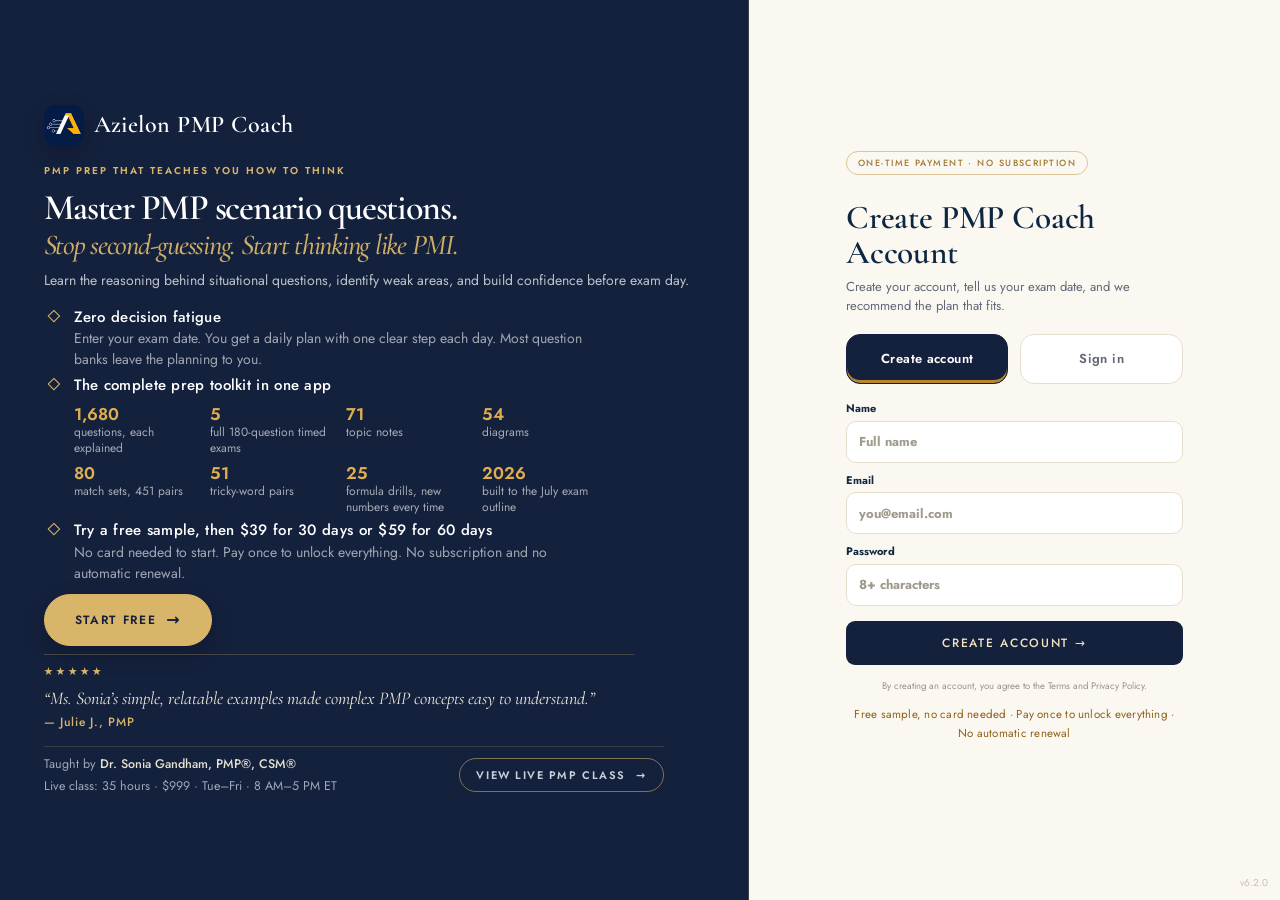
==== static/index.html @ e9c02229 "Added free tier v7.27" ====
<!doctype html>
<html lang="en">
<head>
<meta charset="utf-8"/>
<meta name="viewport" content="width=device-width,initial-scale=1"/>
<title>Azielon PMP Practice Coach</title>
<link rel="preconnect" href="https://fonts.googleapis.com"><link rel="preconnect" href="https://fonts.gstatic.com" crossorigin><link href="https://fonts.googleapis.com/css2?family=Cormorant+Garamond:ital,wght@0,500;0,600;0,700;1,500;1,600&family=Jost:wght@400;500;600&family=Inter:wght@400;500;600;700&display=swap" rel="stylesheet"/>
<link rel="stylesheet" href="/static/styles.css?v=7.27.0"/>
<link rel="stylesheet" href="/static/v6.css?v=7.27.0"/>
</head>
<body class="landing-active v6">
<div id="authGate" class="auth-gate">
  <div class="build-version-badge">v6.2.0</div>
  <div class="sales-shell sales-shell-v426">
    <section class="sales-panel sales-panel-v426">
      <div class="sales-brand"><img src="/static/assets/azielon-logo.png" alt="Azielon"><span>Azielon PMP Coach</span></div>

      <div class="sales-copy sales-copy-v429">
        <span class="sales-kicker">PMP prep that teaches you how to think</span>
        <h1>Master PMP scenario questions.<br><em>Stop second-guessing. Start thinking like PMI.</em></h1>
        <p class="sales-lede">Learn the reasoning behind situational questions, identify weak areas, and build confidence before exam day.</p>

        <ul class="sales-value-list" aria-label="What you get">
          <li><b>Zero decision fatigue</b><span>Enter your exam date. You get a daily plan with one clear step each day. Most question banks leave the planning to you.</span></li>
          <li><b>The complete prep toolkit in one app</b>
            <div class="v12-stats">
              <p><b>1,680</b>questions, each explained</p>
              <p><b>5</b>full 180-question timed exams</p>
              <p><b>71</b>topic notes</p>
              <p><b>54</b>diagrams</p>
              <p><b>80</b>match sets, 451 pairs</p>
              <p><b>51</b>tricky-word pairs</p>
              <p><b>25</b>formula drills, new numbers every time</p>
              <p><b>2026</b>built to the July exam outline</p>
            </div></li>
          <li><b>Try a free sample, then $39 for 30 days or $59 for 60 days</b><span>No card needed to start. Pay once to unlock everything. No subscription and no automatic renewal.</span></li>
        </ul>

        <div class="sales-cta-row">
          <button id="trialStartBtn" class="sales-cta sales-cta-primary">Start free <span>→</span></button>
        </div>

        <figure class="testimonial-card testimonial-compact" id="v15Ticker" aria-live="off">
          <div class="testimonial-stars" aria-label="5 stars">★★★★★</div>
          <blockquote>“Ms. Sonia’s simple, relatable examples made complex PMP concepts easy to understand.”</blockquote>
          <figcaption><b>— Julie J., PMP</b></figcaption>
        </figure>

        <div class="sales-footnote">
          <div class="sales-footnote-text">
            <span>Taught by <b>Dr. Sonia Gandham, PMP®, CSM®</b></span>
            <span>Live class: 35 hours · $999 · Tue–Fri · 8 AM–5 PM ET</span>
          </div>
          <a class="sales-cta-secondary" href="/live-pmp" id="landingLiveBtn">View Live PMP Class <span>→</span></a>
        </div>
      </div>
    </section>

    <section class="auth-card auth-card-v426">
      <div class="auth-inner-v426" id="landingAccount">
        <div class="signup-trust-badge">One-time payment · no subscription</div>
        <h2>Create PMP Coach Account</h2>
        <p class="auth-sub">Create your account, tell us your exam date, and we recommend the plan that fits.</p>

        <div class="auth-tabs auth-tabs-v426"><button class="active" data-auth-tab="register">Create account</button><button data-auth-tab="login">Sign in</button></div>

        <form id="registerForm" class="auth-form auth-form-v426">
          <label>Name<input id="regName" placeholder="Full name" required/></label>
          <label>Email<input id="regEmail" type="email" placeholder="you@email.com" required/></label>
          <label>Password<input id="regPassword" type="password" minlength="8" placeholder="8+ characters" required/></label>
          <button class="primary wide signup-primary">Create account <span>→</span></button>
          <p class="form-legal">By creating an account, you agree to the Terms and Privacy Policy.</p>
          <p class="form-perks">Free sample, no card needed · Pay once to unlock everything · No automatic renewal</p>
        </form>

        <form id="loginForm" class="auth-form auth-form-v426 hidden">
          <label>Email<input id="loginEmail" type="email" placeholder="you@email.com" required/></label>
          <label>Password<input id="loginPassword" type="password" placeholder="Password" required/></label>
          <button class="primary wide">Sign in</button>
          <button id="forgotPasswordBtn" class="auth-inline-link" type="button">Forgot password?</button>
        </form>

        <form id="forgotForm" class="auth-form auth-form-v426 hidden">
          <p class="auth-help">Enter your account email. We’ll send a reset link.</p>
          <label>Email<input id="forgotEmail" type="email" placeholder="you@email.com" required/></label>
          <button class="primary wide">Send reset link</button>
          <button id="forgotBackBtn" class="auth-inline-link" type="button">← Back to sign in</button>
        </form>

        <form id="resetForm" class="auth-form auth-form-v426 hidden">
          <p class="auth-help">Choose a new password.</p>
          <label>New password<input id="resetPassword" type="password" minlength="8" placeholder="8+ characters" required/></label>
          <label>Confirm password<input id="resetPassword2" type="password" minlength="8" placeholder="Confirm new password" required/></label>
          <button class="primary wide">Reset password</button>
          <button id="resetBackBtn" class="auth-inline-link" type="button">← Back to sign in</button>
        </form>

        <div id="authMessage" class="message"></div>

      </div>

      <div class="auth-inner-v426 live-inner hidden" id="landingLive">
        <div class="signup-trust-badge">Live online · 35 hours · $999</div>
        <h2>Reserve Your Live Class Seat</h2>
        <p class="auth-sub">Tue–Fri · 8 AM–5 PM ET. Pick your Tuesday start date, then pay securely.</p>
        <form class="auth-form auth-form-v426 live-form" data-prefix="land">
          <label>Name<input name="name" required autocomplete="name" placeholder="Full name"/></label>
          <label>Email<input name="email" type="email" required autocomplete="email" placeholder="you@email.com"/></label>
          <label>Class start date (Tuesday)<select name="classDate" required><option value="">Choose an available Tuesday</option></select></label>
          <div class="message live-msg"></div>
          <button class="primary wide signup-primary live-pay" type="submit">Continue to secure payment <span>→</span></button>
          <p class="form-legal">We save your registration, then open secure Autobooks checkout. Use the same name there. Your statement may show Aziel LLC.</p>
          <p class="form-legal live-fallback" hidden>Having trouble? <a href="https://checkout.page/s/kjkWZa38InTkt">Continue to secure payment →</a></p>
        </form>
        <button type="button" class="auth-inline-link live-back" id="liveBackBtn">← Create a PMP Coach account instead</button>
      </div>
    </section>
  </div>
  <div id="publicTrial" class="trial-overlay hidden">
    <div class="trial-card">
      <div class="trial-head"><div><span class="sales-kicker">Free preview</span><h2>See how Azielon teaches the reasoning.</h2></div><button id="trialCloseBtn" class="trial-close" type="button">×</button></div>
      <div class="trial-progress"><span id="trialProgress">Question 1 of 5</span><div class="trial-track"><i id="trialTrackFill"></i></div></div>
      <div id="trialQuestion" class="trial-question"></div>
      <div id="trialFeedback" class="trial-feedback hidden"></div>
      <div class="trial-actions"><button id="trialSubmitBtn" class="primary" type="button">Check answer</button><button id="trialNextBtn" class="sales-cta hidden" type="button">Next question</button></div>
    </div>
  </div>
</div>

<div id="app" class="app-shell hidden">
  <aside class="sidebar">
    <div class="brand"><img class="sidebar-logo" src="/static/assets/azielon-logo.png" alt="Azielon"><div><strong>Azielon</strong><span>PMP Practice Coach</span></div></div>
    <nav id="nav">
      <button data-view="dashboard" class="active"><span class="nav-icon" aria-hidden="true"><svg viewBox="0 0 24 24" fill="none" stroke="currentColor" stroke-width="1.4" stroke-linecap="round" stroke-linejoin="round"><path d="M12 5 2.5 9.5 12 14l9.5-4.5L12 5Z"/><path d="M6.5 11.5v4c0 1.4 2.5 3 5.5 3s5.5-1.6 5.5-3v-4"/><path d="M21.5 9.5v5"/></svg></span><span>Today</span></button>
      <div class="nav-group-label">Learn</div>
      <button data-view="notes" data-plan="Standard"><span class="nav-icon" aria-hidden="true"><svg viewBox="0 0 24 24" fill="none" stroke="currentColor" stroke-width="1.4" stroke-linecap="round" stroke-linejoin="round"><path d="M3 5.8c3-1.4 6-1.2 9 .9 3-2.1 6-2.3 9-.9v13c-3-1.4-6-1.2-9 .9-3-2.1-6-2.3-9-.9v-13Z"/><path d="M12 6.7v13"/></svg></span><span>Topic Notes</span></button>
      <button data-view="tricky" data-plan="Standard"><span class="nav-icon" aria-hidden="true"><svg viewBox="0 0 24 24" fill="none" stroke="currentColor" stroke-width="1.4" stroke-linecap="round" stroke-linejoin="round"><path d="M4 8h14"/><path d="m15 5 3 3-3 3"/><path d="M20 16H6"/><path d="m9 13-3 3 3 3"/></svg></span><span>Tricky Words</span></button>
      <button data-view="diagrams" data-plan="Premium" data-feature="diagrams"><span class="nav-icon" aria-hidden="true"><svg viewBox="0 0 24 24" fill="none" stroke="currentColor" stroke-width="1.4" stroke-linecap="round" stroke-linejoin="round"><circle cx="12" cy="5.5" r="2"/><circle cx="5.5" cy="17.5" r="2"/><circle cx="18.5" cy="17.5" r="2"/><path d="M11 7.3 6.5 15.7M13 7.3l4.5 8.4M7.5 17.5h9"/></svg></span><span>Diagrams & Models</span></button>
      <div class="nav-group-label">Practice</div>
      <button data-view="practice" data-plan="Starter"><span class="nav-icon" aria-hidden="true"><svg viewBox="0 0 24 24" fill="none" stroke="currentColor" stroke-width="1.4" stroke-linecap="round" stroke-linejoin="round"><path d="M4 20l1-4.5L15.5 5a2.1 2.1 0 0 1 3 3L8 18.5 4 20Z"/><path d="m14 6.5 3.5 3.5"/></svg></span><span>Practice</span></button>
      <button data-view="match" data-plan="Standard" data-feature="match"><span class="nav-icon" aria-hidden="true"><svg viewBox="0 0 24 24" fill="none" stroke="currentColor" stroke-width="1.4" stroke-linecap="round" stroke-linejoin="round"><circle cx="5" cy="6" r="1.6"/><circle cx="5" cy="18" r="1.6"/><circle cx="19" cy="6" r="1.6"/><circle cx="19" cy="18" r="1.6"/><path d="M6.6 6.4 17.4 17.6M6.6 17.6 17.4 6.4"/></svg></span><span>Match the Following</span></button>
      <button data-view="formulas" data-feature="practice"><span class="nav-icon" aria-hidden="true"><svg viewBox="0 0 24 24" fill="none" stroke="currentColor" stroke-width="1.4" stroke-linecap="round" stroke-linejoin="round"><rect x="5" y="3" width="14" height="18" rx="2"/><path d="M8.5 7.5h7M8.5 12h1.5M12 12h0M14.5 12h1M8.5 16h1.5M12 16h0M14.5 16h1"/></svg></span><span>Formula Drill</span></button>
      <button data-view="review" data-plan="Starter"><span class="nav-icon" aria-hidden="true"><svg viewBox="0 0 24 24" fill="none" stroke="currentColor" stroke-width="1.4" stroke-linecap="round" stroke-linejoin="round"><path d="M20 12a8 8 0 0 1-13.7 5.7"/><path d="M4 12a8 8 0 0 1 13.7-5.7"/><path d="M18 3v3.5h-3.5"/><path d="M6 21v-3.5h3.5"/></svg></span><span>Concepts to Review</span></button>
      <div class="nav-group-label">Exams</div>
      <button data-view="exams" data-exam-kind="mock" data-plan="Starter"><span class="nav-icon" aria-hidden="true"><svg viewBox="0 0 24 24" fill="none" stroke="currentColor" stroke-width="1.4" stroke-linecap="round" stroke-linejoin="round"><rect x="5" y="4" width="14" height="17" rx="2"/><path d="M9 4V3h6v1"/><path d="M8.5 10h7M8.5 13.5h4"/><path d="m13 17.5 1.5 1.5 3-3"/></svg></span><span>Full Mock Exams</span></button>
      <button data-view="exams" data-exam-kind="mastery" data-plan="Premium"><span class="nav-icon" aria-hidden="true"><svg viewBox="0 0 24 24" fill="none" stroke="currentColor" stroke-width="1.4" stroke-linecap="round" stroke-linejoin="round"><circle cx="12" cy="9" r="5.5"/><path d="M8.6 13.4 7.5 21l4.5-2.3 4.5 2.3-1.1-7.6"/><path d="m12 6.5.8 1.6 1.7.2-1.2 1.2.3 1.7-1.6-.8-1.6.8.3-1.7-1.2-1.2 1.7-.2.8-1.6Z"/></svg></span><span>Concept Mastery Exams</span></button>
      <div class="nav-group-label">Support</div>
      <button data-view="coach" data-feature="ai_coach" data-plan="Premium"><span class="nav-icon" aria-hidden="true"><svg viewBox="0 0 24 24" fill="none" stroke="currentColor" stroke-width="1.4" stroke-linecap="round" stroke-linejoin="round"><path d="M12 3.5l1.6 4.4 4.4 1.6-4.4 1.6L12 15.5l-1.6-4.4L6 9.5l4.4-1.6L12 3.5Z"/><path d="M18.5 15l.7 1.8 1.8.7-1.8.7-.7 1.8-.7-1.8-1.8-.7 1.8-.7.7-1.8Z"/><path d="M5.5 16.5l.5 1.2 1.2.5-1.2.5-.5 1.2-.5-1.2-1.2-.5 1.2-.5.5-1.2Z"/></svg></span><span>PMP Coach</span></button>
      <button data-view="progress" data-plan="Starter"><span class="nav-icon" aria-hidden="true"><svg viewBox="0 0 24 24" fill="none" stroke="currentColor" stroke-width="1.4" stroke-linecap="round" stroke-linejoin="round"><path d="M4 20h16"/><path d="M4 16l5-5 4 3 7-8"/><path d="M16 6h4v4"/></svg></span><span>My Progress</span></button>
      <div class="nav-spacer" aria-hidden="true"></div>
      <button data-view="live" class="nav-live-btn"><span class="nav-icon" aria-hidden="true"><svg viewBox="0 0 24 24" fill="none" stroke="currentColor" stroke-width="1.4" stroke-linecap="round" stroke-linejoin="round"><rect x="3" y="5" width="13" height="12" rx="2"/><path d="m16 10 5-3v10l-5-3"/><path d="M7 21h5"/></svg></span><span>PMP Live Classes</span><em class="live-tag">Live</em></button>
      <button data-view="billing"><span class="nav-icon" aria-hidden="true"><svg viewBox="0 0 24 24" fill="none" stroke="currentColor" stroke-width="1.4" stroke-linecap="round" stroke-linejoin="round"><rect x="3" y="6" width="18" height="12" rx="2"/><path d="M3 10h18"/><path d="M7 14.5h3"/></svg></span><span>Plans & Pricing</span></button>
      <button data-view="feedback"><span class="nav-icon" aria-hidden="true"><svg viewBox="0 0 24 24" fill="none" stroke="currentColor" stroke-width="1.4" stroke-linecap="round" stroke-linejoin="round"><path d="M12 3.5l2.6 5.4 5.9.8-4.3 4.1 1 5.9-5.2-2.8-5.2 2.8 1-5.9L3.5 9.7l5.9-.8z"/></svg></span><span>Rate &amp; Review</span></button>
      <button data-view="access" id="navAccess" hidden><span class="nav-icon" aria-hidden="true"><svg viewBox="0 0 24 24" fill="none" stroke="currentColor" stroke-width="1.4" stroke-linecap="round" stroke-linejoin="round"><circle cx="9" cy="8" r="3.2"/><path d="M3 20c0-3.3 2.7-5.5 6-5.5s6 2.2 6 5.5"/><path d="M17 8v6M14 11h6"/></svg></span><span>Users &amp; Access</span></button>
      <button data-view="issues"><span class="nav-icon" aria-hidden="true"><svg viewBox="0 0 24 24" fill="none" stroke="currentColor" stroke-width="1.4" stroke-linecap="round" stroke-linejoin="round"><path d="M5 21V4"/><path d="M5 4h12l-2 4 2 4H5"/></svg></span><span>Report an Issue</span></button>
      <button data-view="admin" id="adminNav" class="hidden"><span class="nav-icon" aria-hidden="true"><svg viewBox="0 0 24 24" fill="none" stroke="currentColor" stroke-width="1.4" stroke-linecap="round" stroke-linejoin="round"><path d="M4 7h9M17 7h3M4 17h3M11 17h9M4 12h13M20 12h0"/><circle cx="15" cy="7" r="2"/><circle cx="9" cy="17" r="2"/><circle cx="18.5" cy="12" r="1.5"/></svg></span><span>Instructor Studio</span></button>
    </nav>
    <div class="side-bottom"><span id="userBadge"></span><button id="logoutBtn" class="ghost">Sign out</button></div>
  </aside>

  <main>
    <header class="topbar"><div><span class="eyebrow">Reasoning-first PMP preparation</span><h1 id="pageTitle">My Learning</h1></div><div class="top-actions"><span id="healthPill" class="status-pill">Checking…</span><div class="user-menu-wrap"><button id="avatar" class="avatar avatar-button" type="button" aria-haspopup="menu" aria-expanded="false">AZ</button><div id="userMenu" class="user-menu hidden" role="menu"><div class="user-menu-identity"><b id="userMenuName">Learner</b><span id="userMenuEmail"></span></div><button id="userMenuProgress" type="button" role="menuitem">My Progress</button><button id="userMenuSignout" type="button" role="menuitem" class="user-menu-signout">Sign out</button></div></div></div></header>
    <div id="globalStudyNav" class="global-study-nav" aria-label="PMP study workspace"></div>
    <div id="learnerJourney" class="learner-journey hidden" aria-label="Your PMP learner journey"></div>

    <section class="view active" id="dashboard">
      <div class="pmp-home-shell">
        <span id="dashboardFocusTitle" class="hidden">Today</span><span id="dashboardOverallPct" class="hidden">0%</span>
        <div id="featureLaunchpad" class="pmp-focus-tabs" aria-label="PMP study tools" role="tablist"></div>
        <section id="dashboardWorkspace" class="dashboard-workspace" aria-live="polite"></section>
      </div>

      <div class="dashboard-legacy-data hidden" aria-hidden="true">
        <div class="learning-path-card learning-journey-card">
          <div class="learning-path-head journey-head"><div><span class="eyebrow">Your learning path</span><h2 id="learningPlanTitle">Learning plan</h2></div><div class="learning-overall"><b id="learningOverallPct">0%</b><span>overall</span></div></div>
          <div id="learningWorkflow" class="learning-journey"></div>
        </div>
        <div class="continue-strip"><div><h3 id="continueTitle"></h3><p id="continueMeta"></p></div><button id="continueBtn">Continue</button></div>
        <span id="learningReviewCount">0</span>
        <div id="learningChecklist"></div>
      </div>
    </section>

    <section class="view" id="notes">
      
      <div class="notes-toolbar">
        <div class="segmented" id="notesMode"><button class="active" data-note-mode="study">Study View</button><button data-note-mode="all">Browse All</button><button data-note-mode="needs_review">Needs Review</button></div>
        <div class="notes-toolbar-right"><select id="noteDomainSelect"><option value="">All domains</option><option>People</option><option>Process</option><option>Business Environment</option></select><input id="notesSearch" class="search compact-search" placeholder="Search notes…"/></div>
      </div>
      <div id="notesProgressLine" class="notes-progress-line"></div>
      <div id="notesGrid" class="notes-study-view"></div>
    </section>

    <section class="view" id="diagrams">
      
      <div class="diagram-toolbar"><div class="segmented"><button class="active" data-diagram-mode="study">To study</button><button data-diagram-mode="all">All diagrams</button><button data-diagram-mode="needs_review">Needs review</button></div><select id="diagramDomainSelect"><option value="">All domains</option><option>People</option><option>Process</option><option>Business Environment</option></select></div>
      <div id="diagramGrid" class="diagram-single"></div>
    </section>

    <section class="view" id="tricky">
      
      <div class="tricky-toolbar"><div class="segmented tricky-mode"><button class="active" data-tricky-mode="study">Study View</button><button data-tricky-mode="all">Browse All</button><button data-tricky-mode="needs_review">Marked for Review</button><button data-tricky-mode="flashcards">Flashcards</button></div><input id="trickySearch" class="search compact-search" placeholder="Search terms…"/></div><div id="trickyGrid" class="tricky-grid"></div>
    </section>

    <section class="view practice-compact" id="practice">
      <div class="practice-head">
        <div><span class="eyebrow">Practice</span><h2>Build your session</h2><p>Choose what you want to practice. Submitted answers are saved automatically.</p></div>
        <div id="practiceAvailability" class="practice-availability">Loading available questions…</div>
      </div>
      <div class="practice-progress-strip" aria-label="Practice progress">
        <div class="practice-progress-main"><div class="practice-progress-title"><span>Practice progress</span><strong id="practiceCoverageText">0 / —</strong></div><div class="practice-progress-track"><i id="practiceCoverageBar" style="width:0%"></i></div></div>
        <div class="practice-mini-stat"><span>Attempts</span><b id="practiceAttempts">0</b></div>
        <div class="practice-mini-stat"><span>Correct</span><b id="practiceCorrect">0</b></div>
        <div class="practice-mini-stat"><span>Accuracy</span><b id="practiceAccuracy">—</b></div>
        <div class="practice-mini-stat"><span>Missed</span><b id="practiceMissed">0</b></div>
        <button class="practice-progress-link" id="practiceViewProgress">Full report →</button>
      </div>
      <div class="builder-grid single"><div class="panel practice-builder-panel"><div class="form-grid"><div><label>Questions</label><input id="pCount" type="number" min="1" max="180" value="5"/></div><div><label>Domain</label><select id="pDomain"><option value="">All domains</option><option>People</option><option>Process</option><option>Business Environment</option></select></div><div><label>Approach</label><select id="pApproach"><option value="">All approaches</option><option>Predictive</option><option>Agile</option><option>Hybrid</option></select></div><div><label>Question type</label><select id="pType"><option value="">All question types</option><option value="single">Single answer</option><option value="multiple">Multiple response</option><option value="matching">Matching</option><option value="ordering">Ordering</option><option value="numeric">Numeric</option></select></div><div><label>Answer feedback</label><select id="pFeedback"><option value="immediate">Show answer after each question</option><option value="end">Show answers at the end</option></select></div><div><label>Optional timer (minutes)</label><input id="pTimer" type="number" min="1" max="240" placeholder="Off"/></div></div><div class="practice-focus-row"><label class="check compact-check"><input type="checkbox" id="pDiagram"/> Diagram/visual items only</label><label class="practice-focus"><span>Review focus</span><select id="pReviewFocus"><option value="">All questions</option><option value="incorrect_now">Incorrect now</option><option value="last_session_incorrect">Incorrect from last session</option><option value="ever_missed">Missed at least once</option><option value="bookmarked">Bookmarked</option></select></label></div><button id="createPractice" class="primary wide">Create practice session</button><div id="practiceMessage" class="message"></div></div></div>
      <div id="sessionArea" class="session-area hidden"><div class="session-top"><div><span class="eyebrow">Practice session</span><h3 id="sessionProgress">Question 1</h3></div><div id="practiceTimer" class="exam-timer hidden">--:--</div></div><div id="questionCard" class="question-card"></div></div>
    </section>

    <section class="view" id="exams">
      <div class="section-intro exam-intro-compact"><div><span class="eyebrow">Exam center</span><h2>Mock & Mastery Exams</h2><p>Choose an exam and begin. Your available exams stay at the top of this page.</p></div></div>
      <div id="examCatalog" class="exam-grid exam-grid-top"></div>
      <div class="panel exam-rules-panel exam-rules-below"><span class="eyebrow">PMP exam rules · July 2026</span><h3>What to expect</h3><div class="exam-rules-grid"><div><b>180</b><span>questions</span></div><div><b>240</b><span>minutes</span></div><div><b>33%</b><span>People</span></div><div><b>41%</b><span>Process</span></div><div><b>26%</b><span>Business Environment</span></div></div><p>Approximately 40% of items use predictive approaches; the remaining 60% is divided between adaptive/agile and hybrid approaches. PMI includes two 10-minute breaks. Azielon uses pacing break prompts in its simulator; they are practice aids and not a claim about exact PMI break placement.</p></div>
      <div id="examSetup" class="panel hidden"></div>
      <div id="ruleReviewArea" class="panel hidden"></div>
      <div id="examSessionArea" class="exam-session hidden">
        <div class="exam-toolbar"><div><span id="examModePill" class="pill"></span><h3 id="examProgress">Question 1 of 180</h3></div><div class="exam-clock-wrap"><div id="examTimer" class="exam-timer">04:00:00</div><button id="examPauseBtn" class="secondary">Pause</button><button id="examBreakBtn" class="secondary hidden">Take 10-minute break</button></div></div>
        <div id="examNavigator" class="exam-navigator"></div>
        <div id="examQuestionCard" class="question-card"></div>
        <div id="examMessage" class="message"></div>
      </div>
      <div id="examResults" class="hidden"></div>
    </section>

    <section class="view" id="match"><div id="matchHost" class="v6-match-host"></div></section>
    <section class="view" id="formulas"><div id="formulaHost"></div></section>
    <section class="view" id="review"><div class="section-intro compact-intro"><div><span class="eyebrow">Focused learning</span><h2>Concepts to Review</h2><p>One card per concept. Use the filters to see only items you marked, incorrect concepts, or study content needing review.</p></div></div><div class="review-filter-row segmented" id="conceptReviewFilters"><button class="active" data-review-filter="all">All</button><button data-review-filter="marked">Marked by me</button><button data-review-filter="incorrect">Incorrect</button><button data-review-filter="learning">Learning items</button></div><div id="conceptReviewSummary" class="concept-review-summary"></div><div id="reviewList" class="concept-review-grid"></div></section>

    <section class="view" id="coach">
      <div class="coach-shell coach-shell-v2">
        <div class="coach-intro-row">
          <div><span class="eyebrow">Personalized learning support</span><h2>PMP Coach</h2><p>Ask why an answer is right, compare confusing concepts, or work through a PMP scenario.</p></div>
          <span class="coach-source-pill">Uses your Azielon learning library</span>
        </div>
        <div class="coach-prompt-row" aria-label="Suggested PMP Coach prompts">
          <button type="button" data-coach-prompt="Explain why the PM should assess before escalating in a PMP scenario.">Assess before escalating</button>
          <button type="button" data-coach-prompt="Compare risk and issue and tell me how to distinguish them on the PMP exam.">Risk vs Issue</button>
          <button type="button" data-coach-prompt="Compare change management and change control with an exam memory hook.">Change Management vs Control</button>
          <button type="button" data-coach-prompt="Give me a short FIRST/NEXT/BEST decision rule for PMP scenario questions.">FIRST / NEXT / BEST</button>
        </div>
        <div class="coach-conversation-card">
          <div id="chat" class="chat coach-chat-v2"><div class="bubble ai"><b>PMP Coach</b><p>What are you trying to understand? Pick a prompt above or ask your own question.</p></div></div>
          <form id="coachForm" class="chatbox coach-composer"><textarea id="coachInput" rows="2" placeholder="Ask a PMP question…"></textarea><button class="primary" type="submit">Ask Coach →</button></form>
        </div>
      </div>
    </section>

    <section class="view" id="live">
      <div class="live-view">
        <div class="live-info">
          <span class="eyebrow">Live PMP certification prep</span>
          <h2>Prepare for the PMP exam with <em>live, focused instruction.</em></h2>
          <p>A 35-hour live online class for working professionals: PMP concepts, scenario reasoning, Agile and Hybrid decisions, and exam traps.</p>
          <div class="live-facts"><div><b>$999</b><span>Total</span></div><div><b>35 hours</b><span>Live online</span></div><div><b>Tue–Fri</b><span>8 AM–5 PM ET</span></div></div>
          <ul class="live-points"><li>Live instructor-led PMP preparation</li><li>Predictive, Agile and Hybrid concepts</li><li>Scenario reasoning, rules, traps and practice</li><li>Taught by Dr. Sonia Gandham, PMP®, CSM®</li></ul>
        </div>
        <div class="live-card">
          <h3>Reserve your seat</h3>
          <p class="auth-sub">Pick your Tuesday start date, then pay securely.</p>
          <form class="auth-form auth-form-v426 live-form" data-prefix="app">
          <label>Name<input name="name" required autocomplete="name" placeholder="Full name"/></label>
          <label>Email<input name="email" type="email" required autocomplete="email" placeholder="you@email.com"/></label>
          <label>Class start date (Tuesday)<select name="classDate" required><option value="">Choose an available Tuesday</option></select></label>
          <div class="message live-msg"></div>
          <button class="primary wide signup-primary live-pay" type="submit">Continue to secure payment <span>→</span></button>
          <p class="form-legal">We save your registration, then open secure Autobooks checkout. Use the same name there. Your statement may show Aziel LLC.</p>
          <p class="form-legal live-fallback" hidden>Having trouble? <a href="https://checkout.page/s/kjkWZa38InTkt">Continue to secure payment →</a></p>
        </form>
        </div>
      </div>
    </section>
    <section class="view" id="progress">
      <div class="progress-tabbar" role="tablist" aria-label="My Progress">
        <button class="progress-tab active" type="button" data-progress-tab="overview">Overview</button>
        <button class="progress-tab" type="button" data-progress-tab="plan">My Plan</button>
        <button class="progress-tab" type="button" data-progress-tab="weak">Weak Areas</button>
        <button class="progress-tab" type="button" data-progress-tab="exams">Exams</button>
      </div>

      <div class="progress-tabpanel active" data-progress-panel="overview">
        <section class="progress-summary-line"><strong>Exam readiness</strong><span><b id="progressChipReadiness">0</b>/100</span></section>
        <section class="progress-kpi-row">
          <article><span>Practice accuracy</span><b id="pAccuracy">—</b><small>overall</small></article>
          <article><span>Questions practiced</span><b id="pPracticeAnswered">0</b><small>attempts</small></article>
          <article><span>Review queue</span><b id="pReviewCount">0</b><small>concepts</small></article>
          <article><span>Exams completed</span><b id="pCompletedExams">0</b><small>submitted</small></article>
        </section>
        <section class="progress-next-panel progress-flat-section">
          <div class="mini-panel-head"><div><span class="eyebrow">Next move</span><h3>Continue your plan</h3></div><span class="progress-label-pill accent" id="progressTodayBadge">Loading…</span></div>
          <p id="progressTodayGuide" class="small-note">Loading your next best step…</p>
          <div id="progressTodayList" class="progress-task-list"><p class="small-note">Loading today’s plan…</p></div>
        </section>
      </div>

      <div class="progress-tabpanel" data-progress-panel="plan" hidden>
        <section class="progress-plan-clean progress-flat-section">
          <div class="mini-panel-head"><div><span class="eyebrow">Current plan</span><h3 id="progressPlanName">Loading…</h3><p id="progressPlanDetail" class="small-note">Checking access dates…</p></div><div class="progress-overview-actions"><button class="secondary" id="progressManagePlan">Plans &amp; pricing</button><button id="editStudyPlanBtn" class="text-btn" type="button">Edit study plan</button></div></div>
          <div class="progress-plan-facts"><article><span>Days to exam</span><b id="progressDaysToExam">Set date</b><small id="progressPlanPhase">Foundation plan</small></article><article><span>Today</span><b id="progressTodayDone">0/0</b><small id="progressTodayCarry">No carryover</small></article><article><span>Weekly target</span><b id="progressWeeklyTarget">0 questions / week</b><small>adaptive</small></article></div>
          <form id="studyPlanForm" class="study-plan-form compact-study-plan hidden"><label>Exam date<input id="coachExamDate" type="date"></label><label>Hours / week<input id="coachWeeklyHours" type="number" min="1" max="40" step="0.5" value="7"></label><label>Study days / week<input id="coachStudyDays" type="number" min="1" max="7" value="5"></label><label>Minutes / session<input id="coachSessionMinutes" type="number" min="20" max="180" step="5" value="45"></label><div class="study-plan-actions"><button class="primary" type="submit">Save plan</button><button class="secondary" id="cancelStudyPlanBtn" type="button">Cancel</button></div><div id="studyPlanMessage" class="message"></div></form>
          <div class="progress-plan-snapshot clean"><div class="progress-block-head"><span class="eyebrow">Adaptive study plan</span><button id="progressViewFullPlan" class="text-btn" type="button" data-dash-open="dashboard">Open Full Plan →</button></div><h4 id="adaptivePhase">Your weekly plan</h4><p id="adaptiveGuidance" class="small-note">Your plan will adapt to your performance.</p><div id="adaptiveStats" class="progress-mini-stats"></div><div id="adaptiveSessions" class="compact-session-list"></div></div>
        </section>
      </div>

      <div class="progress-tabpanel" data-progress-panel="weak" hidden>
        <section class="progress-weak-clean progress-flat-section">
          <div class="mini-panel-head"><div><span class="eyebrow">Repair</span><h3>Weak areas to fix</h3></div><div><span class="small-note">Weakest domain</span><b id="progressWeakDomain">—</b></div></div>
          <div id="domainBars" class="progress-domain-bars"></div>
          <div class="progress-panel-block"><div class="progress-block-head"><span class="eyebrow">Reasoning patterns</span></div><div id="mistakePatterns" class="compact-pattern-list"><p class="small-note">Complete more questions to identify recurring patterns.</p></div></div>
          <button class="primary progress-repair-btn" type="button" data-dash-open="review">Fix mistakes →</button>
        </section>
      </div>

      <div class="progress-tabpanel" data-progress-panel="exams" hidden>
        <section class="progress-exams-clean progress-flat-section">
          <div class="report-section-head"><div><span class="eyebrow">Prove</span><h3>Exam performance</h3></div><small id="progressBenchmarkNote"></small></div>
          <div id="examReportCards" class="exam-report-cards"></div>
          <div class="progress-exam-history"><span class="eyebrow">Recent exams</span><div id="examHistory" class="exam-history"><p class="small-note">No completed exams yet.</p></div></div>
        </section>
      </div>

      <div class="hidden" aria-hidden="true">
        <span id="readinessScore">0</span><span id="readinessLabel"></span><span id="readinessEvidence"></span><span id="progressEvidencePill"></span><span id="readinessNote"></span><div id="readinessMetrics"></div><div id="readinessRing"></div><div id="readinessFill"></div>
        <span id="progressCoverage"></span><div id="progressPracticeReport"></div><span id="progressTomorrowPreview"></span>
        <span id="pAnswered">0</span><span id="pCorrect">0</span><span id="pExamAnswered">0</span><span id="pBookmarks">0</span>
      </div>
    </section>
    <section class="view" id="issues"><div id="issueHost"></div></section>
    <section class="view" id="access"><div id="accessHost"></div></section>
    <section class="view" id="feedback"><div id="feedbackHost"></div></section>
    <section class="view" id="billing">
      <div class="billing-head">
        <div>
          <span class="eyebrow">Choose your access</span>
          <h2>Plans & Pricing</h2>
          <p>Two plans, same full access. Pay once, no automatic renewal.</p>
        </div>
        <button id="billingFreeTrialBtn" class="secondary billing-free-trial">Try 5 Free Questions <span>→</span></button>
      </div>
      <form id="v15Promo" class="v15-promo"><label for="v15Code">Have a promo code?</label><input id="v15Code" maxlength="24" autocomplete="off" placeholder="Enter code"><button class="secondary">Apply</button><span id="v15PromoMsg" role="status"></span></form>
      <div id="upgradeNotice" class="upgrade-notice" hidden></div>
      <div id="billingMessage" class="message billing-message"></div>
      <div id="planGrid" class="plan-grid pricing-only-grid"></div>
    </section>

    <section class="view" id="admin">
      <div class="section-intro"><div><span class="eyebrow">Instructor workspace</span><h2>Instructor Studio</h2><p>Create and edit learning content. Every save is written to PostgreSQL and recorded in the audit trail.</p></div><button id="adminAddBtn" class="primary">+ Add Question</button></div>
      <div class="admin-action-grid" id="adminQuickActions">
        <button class="admin-action" data-admin-add="questions"><b>+ Add Question</b><span>Create a new practice item</span></button>
        <button class="admin-action" data-admin-add="notes"><b>+ Add Topic Note</b><span>Create learning notes</span></button>
        <button class="admin-action" data-admin-add="diagrams"><b>+ Add Diagram</b><span>Add visual learning content</span></button>
        <button class="admin-action" data-admin-add="tricky"><b>+ Add Tricky Words</b><span>Add a confusion pair</span></button><button class="admin-action" data-admin-open="registrations"><b>Program Registrations</b><span>View learners, dates, and payment status</span></button>
      </div>
      <div class="filter-pills admin-tabs" id="adminTabs"><button class="active" data-admin-kind="questions">Questions</button><button data-admin-kind="notes">Topic Notes</button><button data-admin-kind="diagrams">Diagrams</button><button data-admin-kind="tricky">Tricky Words</button><button data-admin-kind="registrations">Program Registrations</button></div>
      <div class="panel admin-toolbar"><input id="adminSearch" class="search" placeholder="Search…"/><span id="adminMessage" class="message"></span></div>
      <div id="adminTable" class="admin-table"></div>
      <div class="panel"><span class="eyebrow">Audit trail</span><div id="auditList" class="queue"></div></div>
    </section>
  </main>
</div>

<div id="zoomModal" class="modal hidden"><div class="modal-backdrop" data-close-modal="zoomModal"></div><div class="modal-card zoom-card"><div class="modal-head"><h3 id="zoomTitle">Diagram</h3><button class="ghost modal-x" data-close-modal="zoomModal">×</button></div><div class="zoom-controls"><button id="zoomOut" class="secondary">−</button><span id="zoomPct">100%</span><button id="zoomIn" class="secondary">+</button><button id="zoomReset" class="secondary">Fit</button><button id="zoomFull" class="secondary">Full screen</button></div><div id="zoomBody" class="zoom-body"></div></div></div>
<div id="editorModal" class="modal hidden"><div class="modal-backdrop" data-close-modal="editorModal"></div><div class="modal-card editor-card"><div class="modal-head"><h3 id="editorTitle">Edit content</h3><button class="ghost modal-x" data-close-modal="editorModal">×</button></div><form id="editorForm" class="editor-form"></form></div></div>

<script src="/static/app.js?v=7.27.0"></script>
<script src="/static/live-form.js?v=7.27.0"></script>
<script src="/static/v6.js?v=7.27.0"></script>
</body>
</html>
---- static/styles.css ----
:root{--navy:#0d2438;--navy2:#183d57;--blue:#2f6f94;--sky:#eaf4fb;--cream:#f7f3eb;--paper:#fbfcfa;--ink:#17232d;--muted:#697680;--line:#e0e7eb;--gold:#c8a566;--green:#34796f;--red:#ad535c;--amber:#a77735;--shadow:0 12px 34px rgba(16,37,55,.07);--serif:Georgia,'Times New Roman',serif;--sans:Aptos,'Segoe UI',Arial,sans-serif}*{box-sizing:border-box}body{margin:0;background:#f5f7f8;color:var(--ink);font:14px/1.5 var(--sans)}button,input,select,textarea{font:inherit}.shell{display:grid;grid-template-columns:245px 1fr;min-height:100vh}.sidebar{position:sticky;top:0;height:100vh;background:var(--navy);padding:22px 15px;color:white;display:flex;flex-direction:column}.brand{display:flex;align-items:center;gap:10px;padding:0 8px 24px}.brandmark{width:38px;height:38px;border-radius:11px;display:grid;place-items:center;background:white;color:var(--navy);font:600 20px var(--serif)}.brand b{display:block;font:600 19px var(--serif)}.brand span{display:block;font-size:9px;letter-spacing:.12em;text-transform:uppercase;color:#a9bdca}.sidebar nav{display:flex;flex-direction:column;gap:4px}.sidebar nav button{border:0;background:transparent;color:#a9bbc6;padding:10px 12px;border-radius:10px;text-align:left;cursor:pointer;display:flex;gap:10px}.sidebar nav button:hover,.sidebar nav button.active{background:rgba(255,255,255,.09);color:white}.side-foot{margin-top:auto;border-top:1px solid rgba(255,255,255,.12);padding:16px 8px}.side-foot small,.side-foot strong{display:block}.side-foot small{font-size:8px;color:#95aab8;letter-spacing:.13em}.side-foot strong{font-size:10px;margin-top:3px}.top{height:92px;background:rgba(255,255,255,.9);backdrop-filter:blur(15px);border-bottom:1px solid var(--line);display:flex;align-items:center;justify-content:space-between;padding:16px 32px;position:sticky;top:0;z-index:10}.top h1{margin:3px 0 0;font:600 24px var(--serif)}.eyebrow{font-size:9px;text-transform:uppercase;letter-spacing:.13em;font-weight:700;color:var(--blue)}.eyebrow.light{color:#c5d9e6}.user{display:flex;gap:10px;align-items:center}.avatar{width:34px;height:34px;border-radius:50%;display:grid;place-items:center;background:var(--navy);color:white;font-size:10px}.searchicon{font-size:20px}.view{display:none;padding:28px 32px 60px;max-width:1480px;margin:auto}.view.active{display:block}.hero{display:grid;grid-template-columns:1fr 260px;gap:28px;background:linear-gradient(125deg,var(--navy),#1d5778);color:white;border-radius:22px;padding:32px;box-shadow:var(--shadow)}h2{font:600 clamp(27px,3vw,42px)/1.08 var(--serif);margin:8px 0 12px}h3{font:600 21px/1.2 var(--serif);margin:6px 0 10px}p{color:var(--muted);line-height:1.62}.hero p{color:#d4e1e8;max-width:760px}.actions{display:flex;gap:8px;margin-top:20px}.primary,.secondary{border:0;border-radius:10px;padding:10px 14px;font-weight:700;font-size:12px;cursor:pointer}.primary{background:var(--navy);color:white}.secondary{background:white;color:var(--ink);border:1px solid var(--line)}.inverse.primary{background:white;color:var(--navy)}.inverse.secondary{background:transparent;color:white;border-color:rgba(255,255,255,.3)}.wide{width:100%}.hero-stat{border-left:1px solid rgba(255,255,255,.2);padding-left:24px;display:grid;align-content:center;grid-template-columns:1fr 1fr;gap:5px 12px}.hero-stat b{font:600 34px var(--serif)}.hero-stat span{align-self:center;font-size:11px;color:#c8d8e2}.stats{display:grid;grid-template-columns:repeat(4,1fr);gap:12px;margin:18px 0}.stats article,.panel,.admingrid article{background:white;border:1px solid var(--line);border-radius:16px;box-shadow:0 7px 20px rgba(20,40,57,.04)}.stats article{padding:15px}.stats small,.stats span{display:block;font-size:9px;color:var(--muted)}.stats b{display:block;font:600 25px var(--serif);margin:3px 0}.grid2{display:grid;grid-template-columns:1.2fr .8fr;gap:14px}.panel{padding:19px}.panelhead,.intro{display:flex;justify-content:space-between;align-items:flex-start;gap:20px}.intro{margin-bottom:16px}.intro p{max-width:780px}.pathsteps{display:grid;gap:6px}.pathsteps button{border:0;background:#f8fafb;border-radius:12px;padding:12px;display:flex;text-align:left;gap:10px;cursor:pointer}.pathsteps i{font-style:normal;width:26px;height:26px;border-radius:8px;background:var(--sky);display:grid;place-items:center;font-weight:700;color:var(--blue)}.pathsteps b,.pathsteps small{display:block}.pathsteps small{color:var(--muted);font-size:10px;margin-top:2px}.memory{background:var(--cream);border-left:3px solid var(--gold);padding:12px;border-radius:0 10px 10px 0;margin:14px 0;font-size:11px}.search{width:min(360px,100%);padding:10px 12px;border:1px solid var(--line);border-radius:10px;background:white}.tabs,.chips{display:flex;gap:6px;flex-wrap:wrap;margin-bottom:14px}.tabs button,.chips button{background:white;border:1px solid var(--line);border-radius:999px;padding:7px 11px;font-size:10px;cursor:pointer}.tabs button.active,.chips button.active{background:var(--navy);color:white;border-color:var(--navy)}.notegrid{display:grid;grid-template-columns:repeat(3,1fr);gap:12px}.notecard{background:white;border:1px solid var(--line);border-radius:15px;padding:16px;min-height:210px;display:flex;flex-direction:column}.notecard h3{font-size:17px}.notecard p{font-size:10px;flex:1}.notecard .tags,.diagramcard .tags{display:flex;gap:5px;flex-wrap:wrap;margin:8px 0}.tag{font-size:8px;background:var(--sky);color:var(--blue);padding:3px 6px;border-radius:999px}.notecard button{align-self:flex-start}.diagramgrid{display:grid;grid-template-columns:repeat(3,1fr);gap:14px}.diagramcard{background:white;border:1px solid var(--line);border-radius:16px;overflow:hidden;box-shadow:var(--shadow);cursor:pointer}.diagramcard img{width:100%;aspect-ratio:1/1;object-fit:cover;background:#f9fbfc}.diagramcard .body{padding:14px}.diagramcard h3{font-size:17px}.diagramcard p{font-size:10px;margin:6px 0}.trickygrid{display:grid;grid-template-columns:repeat(2,1fr);gap:12px}.trickycard{background:white;border:1px solid var(--line);border-radius:15px;overflow:hidden}.trickyhead{display:grid;grid-template-columns:1fr 38px 1fr;gap:6px;align-items:center;background:linear-gradient(90deg,#f2f8fc,#fff8ed);padding:14px;font:600 15px var(--serif)}.vs{text-align:center;color:var(--gold);font:700 9px var(--sans)}.trickybody{padding:14px}.compare{display:grid;grid-template-columns:1fr 1fr;gap:8px}.compare div{background:var(--cream);border-radius:9px;padding:10px;font-size:10px}.trap,.memo{margin-top:8px;border-left:3px solid var(--red);background:#fbf2f3;padding:8px 10px;font-size:10px;border-radius:0 8px 8px 0}.memo{border-color:var(--green);background:#edf6f3;font-weight:700}.practice-layout{display:grid;grid-template-columns:1fr 310px;gap:14px}.builder label{display:block;font-size:10px;font-weight:700;color:#44515b;margin-bottom:6px}.field{margin-bottom:14px}.formgrid{display:grid;grid-template-columns:1fr 1fr;gap:12px;margin:10px 0 14px}.formgrid select{width:100%;padding:10px;border:1px solid var(--line);border-radius:9px;background:white}.check{display:flex!important;gap:7px;align-items:center;margin:12px 0}.check input{width:auto}.previewrow{display:flex;justify-content:space-between;border-bottom:1px solid var(--line);padding:10px 0;font-size:10px}.questionarea{margin-top:20px}.qcard{background:white;border:1px solid var(--line);border-radius:17px;padding:22px;max-width:920px}.qmeta{display:flex;gap:5px;flex-wrap:wrap}.qstem{font:600 18px/1.5 var(--serif);margin:14px 0}.options{display:grid;gap:7px}.option{background:white;border:1px solid var(--line);padding:11px 13px;border-radius:10px;text-align:left;cursor:pointer;font-size:11px}.option.correct{border-color:#74ad9f;background:#edf7f4}.option.wrong{border-color:#d59aa0;background:#fbf1f2}.feedback{background:var(--cream);padding:12px;border-radius:10px;margin-top:12px;font-size:10px}.qactions{display:flex;justify-content:space-between;margin-top:12px}.hidden{display:none!important}.dailygrid,.mistakegrid{display:grid;grid-template-columns:repeat(3,1fr);gap:12px}.dailycard,.mistakecard{background:white;border:1px solid var(--line);border-radius:14px;padding:15px}.dailycard h3,.mistakecard h3{font-size:16px}.dailycard p,.mistakecard p{font-size:10px}.chat{min-height:300px;background:white;border:1px solid var(--line);border-radius:16px;padding:16px;display:flex;flex-direction:column;gap:9px}.coachwrap{max-width:860px;margin:auto}.bubble{max-width:78%;padding:11px 13px;border-radius:13px;background:var(--cream)}.bubble.user{align-self:flex-end;background:var(--navy);color:white}.bubble p{font-size:10px;margin:3px 0;color:inherit}.chatinput{display:grid;grid-template-columns:1fr 80px;gap:8px;margin-top:8px}.chatinput textarea{min-height:70px;padding:10px;border:1px solid var(--line);border-radius:10px}.clean{padding-left:18px;color:var(--muted);font-size:11px}.admingrid{display:grid;grid-template-columns:repeat(4,1fr);gap:12px;margin-bottom:14px}.admingrid article{padding:15px}.admingrid b{font:600 16px var(--serif)}.admingrid p{font-size:10px}.adminrow{display:grid;grid-template-columns:120px 1fr 130px 120px;gap:8px;padding:8px;border-bottom:1px solid var(--line);font-size:9px}.barrow{display:grid;grid-template-columns:130px 1fr 45px;gap:8px;align-items:center;font-size:10px;margin:12px 0}.track{height:6px;background:#edf1f3;border-radius:999px;overflow:hidden}.track i{display:block;height:100%;background:var(--blue)}.modal{position:fixed;inset:0;background:rgba(5,18,28,.65);display:grid;place-items:center;padding:18px;z-index:50}.modalcard{background:white;border-radius:18px;max-width:980px;width:100%;max-height:92vh;overflow:auto;padding:22px;position:relative}.close{position:sticky;float:right;top:0;border:0;background:white;font-size:24px;cursor:pointer}.modalimg{width:100%;max-width:780px;display:block;margin:0 auto 18px;border-radius:14px}.modalgrid{display:grid;grid-template-columns:1fr 1fr;gap:10px}.modalbox{background:#f8fafb;border-radius:10px;padding:10px;font-size:10px}.modalbox b{display:block;margin-bottom:4px}.pill{display:inline-block;font-size:8px;border-radius:999px;padding:3px 6px;background:var(--sky);color:var(--blue);text-transform:uppercase;font-weight:700}.empty{color:var(--muted);font-size:10px}.note-detail ul{font-size:11px;color:#45535e}.note-detail .rule{background:#f8fafb;border-radius:10px;padding:8px 10px;margin:5px 0}.note-detail .do-first{background:#edf7f4;border-left:3px solid var(--green);padding:10px;margin:12px 0}.note-detail .flow{background:var(--cream);padding:10px;border-radius:10px;font-weight:700}.note-detail img{width:100%;max-width:620px;border-radius:12px;display:block;margin:12px auto}.qvisual{margin:12px 0}.qvisual img{max-width:100%;border-radius:12px}@media(max-width:1100px){.shell{grid-template-columns:80px 1fr}.brand>div:last-child,.sidebar nav span,.side-foot{display:none}.brand{justify-content:center}.sidebar nav button{justify-content:center}.notegrid,.diagramgrid{grid-template-columns:repeat(2,1fr)}.admingrid{grid-template-columns:repeat(2,1fr)}}@media(max-width:720px){.shell{display:block}.sidebar{position:fixed;z-index:20;bottom:0;top:auto;width:100%;height:auto;padding:5px}.brand,.side-foot{display:none}.sidebar nav{flex-direction:row;overflow:auto}.sidebar nav button{min-width:45px;padding:9px}.top{height:72px;padding:12px 16px}.view{padding:16px 13px 80px}.hero,.grid2,.practice-layout{grid-template-columns:1fr}.hero-stat{display:none}.stats,.notegrid,.diagramgrid,.trickygrid,.dailygrid,.mistakegrid,.admingrid{grid-template-columns:1fr}.formgrid,.modalgrid{grid-template-columns:1fr}.compare{grid-template-columns:1fr}.intro{flex-direction:column}.search{width:100%}}.auth-gate{min-height:100vh;display:grid;place-items:center;background:linear-gradient(135deg,#0d2438,#173f5f);padding:24px}.auth-card{width:min(460px,100%);background:#fff;border-radius:22px;padding:30px;box-shadow:0 30px 70px rgba(0,0,0,.22)}.brand-mark{width:54px;height:54px;border-radius:16px;display:grid;place-items:center;background:#0d2438;color:#fff;font:600 28px Georgia;margin-bottom:16px}.brand-mark.small{width:36px;height:36px;font-size:20px;margin:0}.auth-card h1{font:600 28px Georgia;margin:0 0 10px}.auth-tabs{display:flex;gap:8px;margin:20px 0}.auth-tabs button{flex:1;border:1px solid var(--line);background:#fff;border-radius:10px;padding:10px}.auth-tabs button.active{background:var(--navy);color:#fff}.auth-form{display:grid;gap:10px}.message{margin-top:10px;font-size:11px;color:var(--red)}.status-pill{font-size:9px;padding:5px 8px;border-radius:999px;background:#eef5f8;color:var(--green)}.hero-btn{background:#fff!important;color:var(--navy)!important}.path-grid{display:grid;grid-template-columns:1fr 1fr;gap:8px;margin-top:14px}.path-grid button{border:1px solid var(--line);border-radius:10px;background:#fff;padding:12px;text-align:left}.notes-grid{display:grid;grid-template-columns:repeat(2,1fr);gap:12px}.note-card{background:#fff;border:1px solid var(--line);border-radius:15px;padding:18px}.note-card h3{margin:8px 0}.note-card .summary{font-size:11px}.note-detail{display:none;margin-top:12px;border-top:1px solid var(--line);padding-top:12px}.note-card.open .note-detail{display:block}.note-detail h4{font-family:var(--sans);font-size:11px;margin:12px 0 5px}.note-detail ul{padding-left:18px;font-size:10px;line-height:1.6}.diagram-grid{display:grid;grid-template-columns:repeat(3,1fr);gap:12px}.diagram-card{background:#fff;border:1px solid var(--line);border-radius:14px;overflow:hidden}.diagram-card img{width:100%;aspect-ratio:1/1;object-fit:contain;background:#f7f9fa}.diagram-card .body{padding:14px}.diagram-card .body p{font-size:10px}.tricky-grid{display:grid;grid-template-columns:repeat(2,1fr);gap:12px}.tricky-card{background:#fff;border:1px solid var(--line);border-radius:15px;padding:16px}.tricky-card .vs{display:grid;grid-template-columns:1fr 40px 1fr;align-items:center;gap:8px}.tricky-card .term{font:600 16px Georgia}.tricky-card .vsmark{text-align:center;color:var(--gold);font-weight:700}.tricky-card .memory{background:#eef7f4;border-left:3px solid var(--green);padding:9px;margin-top:10px;font-size:10px}.tricky-card .trap{background:#fbf1f2;border-left:3px solid var(--red);padding:9px;margin-top:8px;font-size:10px}.queue-item{background:#fff;border:1px solid var(--line);border-radius:12px;padding:12px;display:flex;justify-content:space-between;gap:10px;margin-bottom:8px}.bars{display:grid;gap:12px}.bar-row{display:grid;grid-template-columns:150px 1fr 60px;gap:10px;align-items:center}.bar-track{height:8px;background:#edf0f1;border-radius:99px;overflow:hidden}.bar-track i{display:block;height:100%;background:var(--blue)}.admin-row{display:grid;grid-template-columns:120px 1fr 150px 120px 100px;gap:10px;padding:9px;border-bottom:1px solid var(--line);font-size:10px}.admin-table{overflow:auto;background:#fff;border:1px solid var(--line);border-radius:14px;margin-bottom:16px}.chat{background:#fff;border:1px solid var(--line);border-radius:18px;padding:18px;min-height:300px;display:flex;flex-direction:column;gap:10px}.bubble{max-width:80%;padding:12px 14px;border-radius:14px}.bubble.ai{background:var(--cream)}.bubble.user{background:var(--navy);color:#fff;align-self:flex-end}.bubble.user p{color:#fff}.chatbox{display:grid;grid-template-columns:1fr 90px;gap:8px;margin-top:10px}.question-card{background:#fff;border:1px solid var(--line);border-radius:18px;padding:24px;max-width:940px}.option{border:1px solid var(--line);background:#fff;border-radius:12px;padding:12px 14px;text-align:left;cursor:pointer;display:flex;gap:10px;font-size:12px;line-height:1.5}.option.selected{border-color:var(--blue);background:#f2f8fc}.option.correct{border-color:#7eb5aa;background:#edf7f4}.option.wrong{border-color:#d9a0a4;background:#fbf1f2}.q-visual img{max-width:100%;max-height:360px;display:block;margin:12px auto;border-radius:12px}.hidden{display:none!important}@media(max-width:1000px){.notes-grid,.diagram-grid,.tricky-grid{grid-template-columns:1fr 1fr}}@media(max-width:720px){.notes-grid,.diagram-grid,.tricky-grid{grid-template-columns:1fr}.admin-row{grid-template-columns:90px 1fr 100px}.admin-row span:nth-child(4),.admin-row span:nth-child(5){display:none}}
.plan-grid{display:grid;grid-template-columns:repeat(3,minmax(0,1fr));gap:14px;margin:16px 0 22px}.plan-card{background:#fff;border:1px solid var(--line);border-radius:16px;padding:18px;box-shadow:0 8px 24px rgba(25,43,60,.04)}.plan-card h3{margin:6px 0}.plan-card .price{font:600 28px Georgia;margin:8px 0}.plan-card .price small{font:400 10px var(--sans);color:var(--muted)}.plan-card ul{padding-left:18px;color:var(--muted);font-size:10px;line-height:1.7;min-height:95px}.billing-actions{display:grid;grid-template-columns:1fr 1fr;gap:8px}.billing-actions button{min-height:42px}.provider-strip{display:flex;gap:8px;flex-wrap:wrap;margin:12px 0}.provider-pill{display:inline-flex;align-items:center;padding:7px 10px;border-radius:999px;background:#eef3f6;color:#45515b;font-size:10px}.provider-pill.on{background:#edf7f4;color:#2f766d}.provider-pill.off{background:#fbf1f2;color:#a84f55}.billing-status{margin-bottom:10px}.entitlement-active{display:flex;gap:16px;align-items:center;justify-content:space-between;flex-wrap:wrap}.entitlement-active b{font:600 20px Georgia}.test-help{margin-top:8px}.test-help p{font-size:10px}@media(max-width:950px){.plan-grid{grid-template-columns:1fr 1fr}}@media(max-width:680px){.plan-grid{grid-template-columns:1fr}.billing-actions{grid-template-columns:1fr}}

/* ===== Production v3.4 UI compatibility patch =====
   The v3 HTML uses semantic class names that differed from an older stylesheet.
   These rules intentionally target the actual v3 markup. */
.app-shell{display:grid;grid-template-columns:260px minmax(0,1fr);min-height:100vh;background:#f5f7f8}
.app-shell>main{min-width:0;min-height:100vh;background:#f5f7f8}
.brand-mark{width:38px;height:38px;border-radius:11px;display:grid;place-items:center;background:#fff;color:var(--navy);font:600 20px var(--serif);flex:0 0 auto}
.brand-mark.small{margin:0}
.side-bottom{margin-top:auto;border-top:1px solid rgba(255,255,255,.12);padding:16px 8px;display:grid;gap:8px;font-size:11px}
.side-bottom .ghost{border:1px solid rgba(255,255,255,.18);background:transparent;color:#d8e5ec;border-radius:9px;padding:8px 10px;cursor:pointer;text-align:left}
.topbar{height:92px;background:rgba(255,255,255,.94);backdrop-filter:blur(15px);border-bottom:1px solid var(--line);display:flex;align-items:center;justify-content:space-between;padding:16px 32px;position:sticky;top:0;z-index:10}
.topbar h1{margin:3px 0 0;font:600 24px var(--serif)}
.top-actions{display:flex;align-items:center;gap:10px}
.hero-card{display:grid;grid-template-columns:minmax(0,1fr) 230px;gap:28px;background:linear-gradient(125deg,var(--navy),#1d5778);color:#fff;border-radius:22px;padding:32px;box-shadow:var(--shadow)}
.hero-card p{color:#d4e1e8;max-width:760px}
.button-row{display:flex;gap:8px;flex-wrap:wrap;margin-top:20px}
.ring-card{border-left:1px solid rgba(255,255,255,.2);padding-left:24px;display:grid;align-content:center;justify-items:center;text-align:center}
.ring{width:132px;height:132px;border-radius:50%;border:10px solid rgba(255,255,255,.18);display:grid;place-items:center;align-content:center;background:rgba(255,255,255,.06)}
.ring span{font:600 29px var(--serif)}
.ring small{font-size:9px;text-transform:uppercase;letter-spacing:.12em;color:#c8d8e2}
.ring-card p{font-size:10px;margin:10px 0 0}
.stat-grid{display:grid;grid-template-columns:repeat(4,minmax(0,1fr));gap:12px;margin:18px 0}
.stat{background:#fff;border:1px solid var(--line);border-radius:16px;box-shadow:0 7px 20px rgba(20,40,57,.04);padding:15px}
.stat span,.stat small{display:block;font-size:9px;color:var(--muted)}
.stat b{display:block;font:600 25px var(--serif);margin:3px 0}
.two-col{display:grid;grid-template-columns:1.2fr .8fr;gap:14px}
.section-intro{display:flex;justify-content:space-between;align-items:flex-start;gap:20px;margin-bottom:16px}
.section-intro p{max-width:780px}
.filter-pills{display:flex;gap:6px;flex-wrap:wrap;margin-bottom:14px}
.filter-pills button{background:#fff;border:1px solid var(--line);border-radius:999px;padding:7px 11px;font-size:10px;cursor:pointer}
.filter-pills button.active{background:var(--navy);color:#fff;border-color:var(--navy)}
.builder-grid{display:grid;grid-template-columns:minmax(0,1fr) 310px;gap:14px}
.form-grid{display:grid;grid-template-columns:1fr 1fr;gap:12px;margin:10px 0 14px}
.form-grid label{display:block;font-size:10px;font-weight:700;color:#44515b;margin-bottom:6px}
.form-grid input,.form-grid select,.auth-form input,.chatbox textarea{width:100%;padding:10px 12px;border:1px solid var(--line);border-radius:9px;background:#fff;color:var(--ink)}
.toggle-row{display:flex;gap:18px;flex-wrap:wrap;margin:12px 0 16px;font-size:11px;color:#44515b}
.toggle-row label{display:flex;align-items:center;gap:7px}
.session-area{margin-top:20px}
.session-top{display:flex;justify-content:space-between;align-items:center;margin-bottom:10px}
.question-meta{display:flex;gap:5px;flex-wrap:wrap}
.question-stem{font:600 18px/1.5 var(--serif);margin:14px 0}
.question-actions{display:flex;gap:8px;justify-content:space-between;flex-wrap:wrap;margin-top:12px}
.coach-shell{max-width:860px;margin:auto}
.queue{display:grid;gap:8px}
.ghost{cursor:pointer}

@media(max-width:1100px){
  .app-shell{grid-template-columns:220px minmax(0,1fr)}
  .brand>div:last-child,.sidebar nav span,.side-bottom{display:block}
  .brand{justify-content:flex-start}
  .sidebar nav button{justify-content:flex-start}
  .hero-card{grid-template-columns:1fr 190px}
}
@media(max-width:820px){
  .app-shell{display:block}
  .sidebar{position:fixed;z-index:20;bottom:0;top:auto;left:0;right:0;width:100%;height:auto;padding:5px}
  .brand,.side-bottom{display:none}
  .sidebar nav{flex-direction:row;overflow:auto;gap:3px}
  .sidebar nav button{min-width:48px;padding:9px;justify-content:center}
  .sidebar nav button span{display:none}
  .topbar{height:72px;padding:12px 16px}
  .view{padding:16px 13px 88px}
  .hero-card,.two-col,.builder-grid{grid-template-columns:1fr}
  .ring-card{display:none}
  .stat-grid{grid-template-columns:repeat(2,1fr)}
  .form-grid{grid-template-columns:1fr}
  .section-intro{flex-direction:column}
  .search{width:100%}
}
@media(max-width:560px){.stat-grid{grid-template-columns:1fr}.button-row{display:grid}.button-row button{width:100%}}

/* ===== Production v3.5 learning, visuals, zoom, and Instructor Studio ===== */
.builder-grid.single{grid-template-columns:minmax(0,1fr)}
.diagram-image-wrap{position:relative;background:#f7f9fa}.zoom-chip{position:absolute;right:10px;bottom:10px;border:1px solid rgba(13,36,56,.16);background:rgba(255,255,255,.94);color:var(--navy);border-radius:999px;padding:7px 10px;font-size:10px;font-weight:700;cursor:pointer;box-shadow:0 4px 14px rgba(13,36,56,.08)}
.visual-stage{border:1px solid var(--line);border-radius:15px;background:#fbfcfd;margin:16px 0;overflow:hidden}.visual-head{display:flex;justify-content:space-between;align-items:center;padding:9px 12px;border-bottom:1px solid var(--line);font-size:10px;font-weight:700;color:var(--muted);text-transform:uppercase;letter-spacing:.08em}.visual-content{padding:18px;overflow:auto}.visual-caption{font-size:10px!important;margin:0;padding:0 14px 14px;color:var(--muted)}
.visual-table-wrap{overflow:auto}.visual-table{width:100%;border-collapse:collapse;background:#fff}.visual-table th,.visual-table td{border:1px solid var(--line);padding:10px;text-align:left;font-size:11px}.visual-table th{background:var(--sky);color:var(--navy)}
.hbars{display:grid;gap:12px}.hbar-row{display:grid;grid-template-columns:minmax(120px,1fr) minmax(180px,3fr) 80px;gap:10px;align-items:center;font-size:11px}.hbar-track{height:22px;background:#edf1f3;border-radius:6px;overflow:hidden}.hbar-track i{display:block;height:100%;background:linear-gradient(90deg,#2f6f94,#6fa8c7);border-radius:6px}.hbar-row b{text-align:right}
.vbars{height:220px;display:flex;align-items:flex-end;justify-content:center;gap:22px;border-bottom:1px solid var(--line);padding:0 16px}.vbar{height:100%;display:flex;flex-direction:column;justify-content:flex-end;align-items:center;min-width:72px;gap:5px}.vbar i{display:block;width:42px;background:linear-gradient(#6fa8c7,#2f6f94);border-radius:8px 8px 0 0}.vbar span{font-size:9px;text-align:center}.vbar b{font-size:10px}
.mini-chart{width:100%;max-width:680px;height:auto;color:var(--blue)}.mini-chart line{stroke:#80909c;stroke-width:1}.mini-chart circle{fill:currentColor}.mini-chart text{font-size:10px;fill:#5f6b75}
.network-visual{display:grid;gap:16px}.network-nodes{display:flex;gap:10px;flex-wrap:wrap;justify-content:center}.network-node{min-width:100px;padding:14px;border:1px solid #bcd4e4;background:#eef7fc;border-radius:12px;text-align:center}.network-node b,.network-node span{display:block}.network-node b{font:600 20px var(--serif)}.network-node span{font-size:10px;color:var(--muted)}.network-edges{display:flex;gap:8px;flex-wrap:wrap;justify-content:center}.network-edges span{background:var(--cream);border-radius:999px;padding:6px 10px;font-size:10px}
.flow-visual{display:flex;align-items:center;justify-content:center;gap:9px;flex-wrap:wrap}.flow-node{padding:14px 18px;border:1px solid #bfd8e5;background:#eef7fb;border-radius:12px;font-weight:700;font-size:11px}.flow-arrow{font-size:22px;color:var(--blue)}
.kanban-visual{display:grid;grid-template-columns:repeat(4,minmax(0,1fr));gap:8px}.kanban-col{min-height:130px;border-radius:12px;background:#eef5f9;border:1px solid #d5e4ec;padding:12px;text-align:center}.kanban-col b,.kanban-col span{display:block}.kanban-col span{font:600 32px var(--serif);margin-top:18px}.cfd-legend{display:flex;gap:8px;flex-wrap:wrap}.cfd-legend span{background:#eef5f8;padding:6px 8px;border-radius:999px;font-size:9px}
.matching-grid{display:grid;gap:10px}.matching-row{display:grid;grid-template-columns:minmax(0,2fr) minmax(220px,1fr);gap:12px;align-items:center;padding:12px;border:1px solid var(--line);border-radius:12px;background:#fff}.matching-row>div{display:flex;gap:9px;align-items:flex-start}.matching-row select{width:100%;padding:10px;border:1px solid var(--line);border-radius:9px;background:#fff}.matching-row.correct{border-color:#7eb5aa;background:#edf7f4}.matching-row.wrong{border-color:#d9a0a4;background:#fbf1f2}.numeric-answer{max-width:360px}.numeric-answer label{display:block;font-weight:700;font-size:11px;margin-bottom:6px}.numeric-answer input{width:100%;padding:11px;border:1px solid var(--line);border-radius:9px}
.modal{position:fixed;inset:0;z-index:1000;display:grid;place-items:center;padding:24px}.modal-backdrop{position:absolute;inset:0;background:rgba(7,20,31,.72);backdrop-filter:blur(5px)}.modal-card{position:relative;z-index:1;background:#fff;border-radius:18px;box-shadow:0 24px 80px rgba(0,0,0,.28);width:min(1100px,96vw);max-height:92vh;overflow:hidden;display:flex;flex-direction:column}.modal-head{padding:14px 18px;border-bottom:1px solid var(--line);display:flex;justify-content:space-between;align-items:center}.modal-head h3{margin:0}.modal-x{font-size:25px;border:0;background:transparent}.zoom-card{width:min(1200px,97vw);height:min(92vh,900px)}.zoom-controls{padding:8px 18px;border-bottom:1px solid var(--line);display:flex;gap:8px;align-items:center}.zoom-body{flex:1;overflow:auto;padding:24px;background:#f3f6f8}.zoom-transform{transform-origin:top left;display:inline-block;min-width:100%}.zoom-image{display:block;max-width:1100px;width:100%;height:auto;margin:auto}.editor-card{width:min(980px,96vw)}.editor-form{padding:18px;overflow:auto}.editor-grid{display:grid;grid-template-columns:repeat(3,minmax(0,1fr));gap:10px}.editor-form label{display:grid;gap:5px;font-size:10px;font-weight:700;color:#4a5964;margin-bottom:10px}.editor-form input,.editor-form textarea{width:100%;padding:10px;border:1px solid var(--line);border-radius:9px;font:11px/1.45 var(--sans)}.editor-form textarea{font-family:Consolas,'Courier New',monospace}.editor-actions{display:flex;justify-content:flex-end;gap:8px;position:sticky;bottom:0;background:#fff;padding-top:12px}.admin-toolbar{display:flex;align-items:center;gap:14px;margin-bottom:12px}.admin-toolbar .message{margin:0}.admin-row-actions{grid-template-columns:120px minmax(240px,1fr) 150px 130px 90px}.admin-row-actions button{padding:6px 10px}.admin-tabs{margin-top:-4px}
@media(max-width:760px){.matching-row{grid-template-columns:1fr}.kanban-visual{grid-template-columns:1fr 1fr}.hbar-row{grid-template-columns:100px 1fr 58px}.editor-grid{grid-template-columns:1fr}.admin-row-actions{grid-template-columns:90px minmax(180px,1fr) 80px}.admin-row-actions>*:nth-child(4){display:none}.zoom-card{height:88vh}}

/* v3.6 admin + access gate */
.admin-action-grid{display:grid;grid-template-columns:repeat(4,minmax(0,1fr));gap:12px;margin:0 0 16px}.admin-action{border:1px solid var(--line);background:white;border-radius:14px;padding:16px;text-align:left;cursor:pointer;box-shadow:var(--shadow)}.admin-action:hover{border-color:#9bb9cb;transform:translateY(-1px)}.admin-action b,.admin-action span{display:block}.admin-action b{font-size:13px;color:var(--navy);margin-bottom:4px}.admin-action span{font-size:10px;color:var(--muted)}.payment-card{max-width:560px}.test-warning{font-size:10px;background:#fff8e8;border:1px solid #ead7a7;padding:10px;border-radius:9px}.locked-note{background:#fff8e8;border:1px solid #ead7a7;color:#76531d;border-radius:10px;padding:10px 12px;font-size:11px}.nav-locked{display:none!important}@media(max-width:900px){.admin-action-grid{grid-template-columns:1fr 1fr}}@media(max-width:560px){.admin-action-grid{grid-template-columns:1fr}}


/* Learner content-view protection. This is a deterrent, not DRM: anything shown
   on a screen can still be photographed or manually transcribed. */
body.copy-protected #notes,
body.copy-protected #diagrams,
body.copy-protected #tricky,
body.copy-protected #practice,
body.copy-protected #review,
body.copy-protected #coach {
  -webkit-user-select:none;
  user-select:none;
}
body.copy-protected #notes img,
body.copy-protected #diagrams img,
body.copy-protected #practice img,
body.copy-protected #review img {
  -webkit-user-drag:none;
  user-drag:none;
}
.content-watermark{
  position:fixed;right:18px;bottom:14px;z-index:9998;pointer-events:none;
  padding:6px 10px;border-radius:8px;background:rgba(13,36,56,.07);
  color:rgba(13,36,56,.38);font-size:9px;letter-spacing:.02em;
}
.feedback.neutral{background:#f5f7f8;border-color:#d8e1e6;color:var(--navy)}
.session-summary{display:grid;gap:10px;max-width:620px}
.review-matching{display:grid;gap:10px;margin:14px 0}
.review-pair{display:grid;grid-template-columns:1.2fr 1fr 1fr;gap:10px;padding:12px;border:1px solid var(--line);border-radius:12px;background:#fff}
.review-answer{padding:12px 14px;border:1px solid var(--line);border-radius:12px;background:#fff;margin:14px 0}
.review-options .option{cursor:default}
@media(max-width:720px){.review-pair{grid-template-columns:1fr}}
@media print{
  body.copy-protected #notes,
  body.copy-protected #diagrams,
  body.copy-protected #tricky,
  body.copy-protected #practice,
  body.copy-protected #review,
  body.copy-protected #coach{display:none!important}
  body.copy-protected #main::after{content:'Printing of licensed learning content is disabled.';display:block;padding:40px;font:600 18px/1.5 sans-serif}
}

/* v3.8 Mock + Mastery exams */
.exam-grid{display:grid;grid-template-columns:repeat(auto-fit,minmax(230px,1fr));gap:16px;margin:18px 0}
.exam-card,.mode-card{background:#fff;border:1px solid var(--border,#dfe5ec);border-radius:16px;padding:18px;box-shadow:0 8px 24px rgba(16,35,58,.06)}
.exam-card h3{margin:10px 0 6px}.exam-card p{color:#566474}
.mode-grid{display:grid;grid-template-columns:repeat(auto-fit,minmax(220px,1fr));gap:12px;margin:16px 0}
.mode-card{cursor:pointer;text-align:left;display:flex;flex-direction:column;gap:6px;color:inherit}.mode-card:hover{transform:translateY(-1px);border-color:#b89b55}.mode-card b{font-size:1rem;color:#10243d}.mode-card span{font-size:.88rem;color:#647283}
.feedback-setting{display:block;max-width:420px;margin-top:18px}.feedback-setting select{width:100%;margin-top:6px}
.exam-session{margin-top:16px}.exam-toolbar{display:flex;justify-content:space-between;gap:16px;align-items:flex-start;margin-bottom:12px}.exam-clock-wrap{display:flex;align-items:center;gap:10px;flex-wrap:wrap;justify-content:flex-end}
.exam-timer{font-variant-numeric:tabular-nums;font-weight:800;letter-spacing:.04em;font-size:1.15rem;color:#10243d;background:#f4f7fa;border:1px solid #dbe3eb;border-radius:12px;padding:10px 14px;min-width:96px;text-align:center}
.exam-navigator{display:grid;grid-template-columns:repeat(18,1fr);gap:5px;margin:12px 0 18px;max-height:112px;overflow:auto;padding:8px;background:#f7f9fb;border:1px solid #e1e6ec;border-radius:12px}
.exam-nav-q{padding:6px 2px;border:1px solid #d8e0e8;background:#fff;border-radius:7px;font-size:.75rem;cursor:pointer}.exam-nav-q.current{outline:2px solid #183b61}.exam-nav-q.answered{background:#e9f4ee}.exam-nav-q.marked{box-shadow:inset 0 -3px 0 #b38b35}
.rule-review-head{display:flex;justify-content:space-between;align-items:center}.rule-list{display:grid;gap:10px;margin:14px 0}.rule-row{display:grid;grid-template-columns:36px 1fr;gap:12px;padding:12px;border:1px solid #e1e6ec;border-radius:12px;background:#fff}.rule-row>span{width:32px;height:32px;display:grid;place-items:center;border-radius:50%;background:#10243d;color:#fff;font-weight:700}.rule-row p{margin:4px 0}.rule-row small{color:#74808d}
.danger-btn{background:#fff;border:1px solid #b55a5a;color:#8f3232;border-radius:9px;padding:10px 14px;cursor:pointer}.danger-btn:hover{background:#fff2f2}
.break-card{text-align:center;padding:38px 16px}.break-card .exam-timer{display:inline-block;font-size:2rem;margin:20px 0}
.result-summary{margin:18px 0}.domain-result-grid{display:grid;grid-template-columns:repeat(3,1fr);gap:10px;margin:16px 0}.domain-result-grid>div{padding:12px;border-radius:10px;background:#f7f9fb;display:flex;flex-direction:column;gap:4px}.review-pre{white-space:pre-wrap;background:#f7f9fb;border:1px solid #e1e6ec;padding:12px;border-radius:10px}
@media(max-width:850px){.exam-navigator{grid-template-columns:repeat(10,1fr)}.exam-toolbar{flex-direction:column}.domain-result-grid{grid-template-columns:1fr}}
.exam-rules-grid{display:grid;grid-template-columns:repeat(5,1fr);gap:8px;margin:12px 0}.exam-rules-grid>div{background:#f7f9fb;border:1px solid #e1e6ec;border-radius:10px;padding:10px;text-align:center}.exam-rules-grid b{display:block;font-size:1.2rem;color:#10243d}.exam-rules-grid span{font-size:.76rem;color:#687586}@media(max-width:700px){.exam-rules-grid{grid-template-columns:repeat(2,1fr)}}

/* v3.9 landing / sales experience */
.auth-gate{min-height:100vh;background:#071d35;padding:0;display:grid;place-items:stretch;overflow:auto}
.sales-shell{min-height:100vh;display:grid;grid-template-columns:minmax(0,1.18fr) minmax(420px,.82fr);background:#071d35}
.sales-panel{position:relative;overflow:hidden;padding:clamp(34px,6vw,86px);display:flex;flex-direction:column;color:#fff;background:radial-gradient(circle at 78% 26%,rgba(29,84,145,.36),transparent 32%),linear-gradient(145deg,#061a31 0%,#0b2a50 64%,#0d3563 100%)}
.sales-panel:after{content:"";position:absolute;width:440px;height:440px;border:1px solid rgba(255,255,255,.06);border-radius:50%;right:-220px;bottom:-150px;box-shadow:0 0 0 70px rgba(255,255,255,.025),0 0 0 140px rgba(255,255,255,.018)}
.sales-brand{display:flex;align-items:center;gap:13px;font-weight:700;letter-spacing:.01em;position:relative;z-index:1}.sales-brand img{width:46px;height:46px;border-radius:13px;object-fit:cover;box-shadow:0 8px 22px rgba(0,0,0,.22)}.sales-brand span{font:600 18px var(--serif)}
.sales-copy{margin:auto 0;max-width:780px;position:relative;z-index:1}.sales-kicker{font-size:11px;text-transform:uppercase;letter-spacing:.16em;font-weight:800;color:#f0c25c}.sales-copy h1{font:600 clamp(46px,6vw,78px)/.99 var(--serif);letter-spacing:-.035em;margin:16px 0 20px;color:#fff}.sales-copy>p{font-size:clamp(18px,2vw,24px);line-height:1.52;color:#d9e5ef;max-width:710px;margin:0}.sales-benefits{display:flex;flex-wrap:wrap;gap:10px 22px;margin:28px 0;color:#edf4fa;font-size:14px}.sales-benefits span{white-space:nowrap}.sales-cta-row{display:flex;gap:12px;align-items:center;margin-top:6px}.sales-cta{border:0;border-radius:14px;padding:14px 20px;background:#d5a43e;color:#0d2438;font-weight:800;cursor:pointer;box-shadow:0 9px 25px rgba(214,165,63,.2)}.sales-cta:hover{transform:translateY(-1px)}.sales-link-btn{border:1px solid rgba(255,255,255,.28);border-radius:14px;padding:13px 20px;background:rgba(255,255,255,.06);color:#fff;font-weight:700;cursor:pointer}.sales-copy small{display:block;color:#9fb3c6;margin-top:16px;font-size:11px}
.auth-card{width:auto;max-width:none;border-radius:0;padding:clamp(34px,5vw,72px);display:flex;flex-direction:column;justify-content:center;box-shadow:none;background:#fbfaf6}.auth-brand-mobile{display:none}.auth-eyebrow{font-size:10px;text-transform:uppercase;letter-spacing:.14em;font-weight:800;color:var(--blue)}.auth-card h2{font:600 clamp(31px,3vw,43px)/1.05 var(--serif);margin:10px 0 8px;color:#10273c}.auth-sub{font-size:15px;margin:0 0 12px}.auth-tabs{margin:22px 0 18px}.auth-tabs button{padding:12px;border-radius:12px;font-weight:700}.auth-form{gap:12px}.auth-form input{padding:14px 15px;border:1px solid #d8e1e6;border-radius:12px;background:#fff;font-size:15px;outline:none}.auth-form input:focus{border-color:#7aa2bd;box-shadow:0 0 0 3px rgba(47,111,148,.11)}.auth-form .primary{padding:14px;border-radius:12px;font-size:14px}.auth-trial-link{margin-top:18px;border:0;background:transparent;color:#2f6f94;font-weight:700;cursor:pointer;text-align:left;padding:0}.sidebar-logo{width:38px;height:38px;border-radius:11px;object-fit:cover;flex:0 0 auto}
.trial-overlay{position:fixed;inset:0;z-index:100;background:rgba(3,16,29,.84);backdrop-filter:blur(8px);display:grid;place-items:center;padding:22px}.trial-card{width:min(820px,100%);max-height:92vh;overflow:auto;background:#fbfaf6;border-radius:22px;padding:clamp(22px,4vw,38px);box-shadow:0 35px 90px rgba(0,0,0,.4)}.trial-head{display:flex;justify-content:space-between;gap:20px;align-items:flex-start}.trial-head h2{font-size:clamp(27px,4vw,40px);margin:7px 0 10px}.trial-close{border:0;background:transparent;font-size:34px;color:#60717e;cursor:pointer}.trial-progress{display:grid;grid-template-columns:auto 1fr;gap:16px;align-items:center;margin:14px 0 24px;font-size:11px;font-weight:700;color:#52636f}.trial-track{height:7px;border-radius:99px;background:#e2e7e8;overflow:hidden}.trial-track i{display:block;height:100%;width:20%;background:#d5a43e;transition:width .25s}.trial-question h3{font:600 22px/1.45 var(--serif);margin:0 0 18px}.trial-option{width:100%;display:flex;gap:12px;text-align:left;border:1px solid #dce4e8;background:#fff;border-radius:13px;padding:13px 15px;margin:9px 0;cursor:pointer;line-height:1.45}.trial-option b{width:26px;height:26px;border-radius:50%;background:#eef4f7;display:grid;place-items:center;flex:0 0 auto}.trial-option.selected{border-color:#2f6f94;background:#f1f7fb}.trial-option.correct{border-color:#5d998c;background:#eef8f5}.trial-option.wrong{border-color:#c98087;background:#fcf1f2}.trial-feedback{margin-top:16px;background:#fff;border-left:4px solid #d5a43e;border-radius:0 12px 12px 0;padding:14px 16px;color:#455660}.trial-feedback strong{color:#17232d}.trial-actions{display:flex;justify-content:flex-end;gap:10px;margin-top:18px}.trial-actions .primary,.trial-actions .sales-cta{min-width:145px}
@media(max-width:980px){.sales-shell{grid-template-columns:1fr}.sales-panel{min-height:auto;padding:34px 28px 38px}.sales-copy{margin:55px 0 0}.sales-copy h1{font-size:48px}.auth-card{padding:38px 28px 46px}.sales-benefits{font-size:13px}.sales-panel:after{display:none}}
@media(max-width:620px){.sales-brand span{font-size:15px}.sales-copy h1{font-size:39px}.sales-copy>p{font-size:17px}.sales-benefits{display:grid;gap:8px}.sales-cta-row{flex-direction:column;align-items:stretch}.sales-cta,.sales-link-btn{width:100%}.auth-card h2{font-size:31px}.trial-progress{grid-template-columns:1fr}.trial-actions{flex-direction:column}.trial-actions button{width:100%}}

.build-version-badge{position:fixed;right:12px;bottom:10px;font-size:10px;color:#8795a1;opacity:.75;z-index:9999;user-select:none}


/* v3.9.3 — hero viewport refinement */
.landing-hero{
  min-height:100svh;
  height:auto;
  display:flex;
  align-items:center;
  overflow:hidden;
  padding:clamp(28px,5vh,56px) clamp(28px,4vw,64px);
  box-sizing:border-box;
}
.landing-hero-inner{
  width:min(100%, 1120px);
  margin:0 auto;
}
.hero-eyebrow{
  font-size:clamp(12px,1vw,16px);
  line-height:1.2;
  margin-bottom:clamp(16px,2vh,24px);
}
.landing-hero h1,
.hero-title{
  font-size:clamp(56px,7.2vw,104px) !important;
  line-height:.94 !important;
  letter-spacing:-0.045em;
  margin:0 0 clamp(22px,3vh,34px) !important;
  max-width:900px;
}
.hero-subtitle,
.landing-hero .hero-copy{
  font-size:clamp(22px,2.2vw,34px) !important;
  line-height:1.35 !important;
  max-width:930px;
  margin-bottom:clamp(20px,2.5vh,30px) !important;
}
.hero-benefits,
.landing-hero .benefit-row{
  gap:clamp(14px,2vw,30px);
  margin-top:clamp(12px,2vh,20px);
}
.hero-benefits li,
.landing-hero .benefit,
.landing-hero .benefit-row > *{
  font-size:clamp(16px,1.3vw,22px) !important;
  line-height:1.25;
}
.hero-actions{
  margin-top:clamp(24px,3vh,36px);
}
.hero-actions .btn,
.hero-actions button,
.hero-actions a{
  font-size:clamp(16px,1.2vw,20px);
  padding:14px 24px;
}

/* Short-height laptops */
@media (max-height: 820px){
  .landing-hero{
    align-items:flex-start;
    padding-top:24px;
    padding-bottom:24px;
  }
  .landing-hero h1,
  .hero-title{
    font-size:clamp(52px,6.2vw,82px) !important;
    line-height:.93 !important;
    margin-bottom:18px !important;
  }
  .hero-subtitle,
  .landing-hero .hero-copy{
    font-size:clamp(19px,1.8vw,28px) !important;
    margin-bottom:16px !important;
  }
  .hero-benefits,
  .landing-hero .benefit-row{
    margin-top:10px;
    gap:12px 22px;
  }
  .hero-benefits li,
  .landing-hero .benefit,
  .landing-hero .benefit-row > *{
    font-size:clamp(15px,1.1vw,18px) !important;
  }
  .hero-actions{ margin-top:18px; }
}

/* Narrow screens */
@media (max-width: 820px){
  .landing-hero{
    padding:28px 22px 34px;
    min-height:100svh;
  }
  .landing-hero h1,
  .hero-title{
    font-size:clamp(48px,13vw,72px) !important;
    line-height:.94 !important;
  }
  .hero-subtitle,
  .landing-hero .hero-copy{
    font-size:clamp(19px,5.2vw,27px) !important;
  }
  .hero-benefits,
  .landing-hero .benefit-row{
    display:grid;
    grid-template-columns:1fr;
  }
}


/* ============================================================
   v3.9.4 — landing page MUST fit in one desktop viewport
   Targets the actual v3.9 sales classes (sales-shell/sales-panel).
   ============================================================ */
@media (min-width: 981px) {
  html, body {
    height: 100%;
    overflow: hidden;
  }

  .auth-gate {
    height: 100dvh !important;
    min-height: 0 !important;
    overflow: hidden !important;
  }

  .sales-shell {
    height: 100dvh !important;
    min-height: 0 !important;
    overflow: hidden !important;
    grid-template-columns: minmax(0, 1.16fr) minmax(430px, .84fr);
  }

  .sales-panel {
    height: 100dvh;
    min-height: 0;
    padding: clamp(26px, 3.5vh, 46px) clamp(34px, 4vw, 66px) !important;
    justify-content: flex-start;
  }

  .sales-brand {
    flex: 0 0 auto;
  }

  .sales-brand img {
    width: 42px;
    height: 42px;
    border-radius: 12px;
  }

  .sales-brand span {
    font-size: clamp(17px, 1.45vw, 24px);
  }

  .sales-copy {
    margin: clamp(28px, 5.2vh, 54px) 0 0 !important;
    max-width: 790px;
  }

  .sales-kicker {
    font-size: clamp(10px, .78vw, 13px);
  }

  .sales-copy h1 {
    font-size: clamp(48px, 4.55vw, 72px) !important;
    line-height: .98 !important;
    letter-spacing: -.035em;
    margin: clamp(12px, 1.8vh, 18px) 0 clamp(16px, 2.1vh, 22px) !important;
    max-width: 760px;
  }

  .sales-copy > p {
    font-size: clamp(17px, 1.55vw, 25px) !important;
    line-height: 1.42 !important;
    max-width: 760px;
  }

  .sales-benefits {
    margin: clamp(16px, 2.2vh, 22px) 0 !important;
    gap: 8px 20px !important;
    font-size: clamp(12px, 1vw, 16px) !important;
  }

  .sales-cta-row {
    margin-top: 2px !important;
  }

  .sales-cta,
  .sales-link-btn {
    padding: 11px 17px !important;
    font-size: 13px !important;
    border-radius: 12px !important;
  }

  .sales-copy small {
    margin-top: 11px !important;
    font-size: 10px !important;
  }

  .auth-card {
    height: 100dvh;
    min-height: 0;
    overflow: hidden;
    padding: clamp(28px, 4vh, 48px) clamp(44px, 5vw, 82px) !important;
    justify-content: center;
  }

  .auth-eyebrow {
    font-size: 9px !important;
  }

  .auth-card h2 {
    font-size: clamp(30px, 2.7vw, 45px) !important;
    line-height: 1.03 !important;
    margin: 8px 0 6px !important;
  }

  .auth-sub {
    font-size: clamp(13px, 1.05vw, 17px) !important;
    margin-bottom: 8px !important;
  }

  .auth-tabs {
    margin: 16px 0 12px !important;
  }

  .auth-tabs button {
    padding: 10px !important;
  }

  .auth-form {
    gap: 9px !important;
  }

  .auth-form input {
    padding: 11px 13px !important;
    font-size: 14px !important;
  }

  .auth-form .primary {
    padding: 11px !important;
    font-size: 13px !important;
  }

  .auth-trial-link {
    margin-top: 12px !important;
    font-size: 12px !important;
  }
}

/* Extra compression for common 768–900px-high laptop screens */
@media (min-width: 981px) and (max-height: 900px) {
  .sales-panel {
    padding-top: 28px !important;
    padding-bottom: 24px !important;
  }

  .sales-copy {
    margin-top: 28px !important;
  }

  .sales-copy h1 {
    font-size: clamp(46px, 4.15vw, 64px) !important;
    margin: 10px 0 15px !important;
  }

  .sales-copy > p {
    font-size: clamp(16px, 1.4vw, 22px) !important;
    line-height: 1.38 !important;
  }

  .sales-benefits {
    margin: 14px 0 !important;
    font-size: clamp(12px, .95vw, 15px) !important;
  }

  .sales-copy small {
    margin-top: 8px !important;
  }

  .auth-card {
    padding-top: 24px !important;
    padding-bottom: 24px !important;
  }

  .auth-card h2 {
    font-size: clamp(29px, 2.45vw, 40px) !important;
  }

  .auth-tabs {
    margin: 13px 0 10px !important;
  }

  .auth-form input {
    padding: 10px 12px !important;
  }

  .auth-form .primary {
    padding: 10px !important;
  }
}

/* Very short desktop windows: keep every CTA visible without page scrolling. */
@media (min-width: 981px) and (max-height: 760px) {
  .sales-brand img { width: 36px; height: 36px; }
  .sales-copy { margin-top: 18px !important; }
  .sales-copy h1 { font-size: clamp(42px, 3.7vw, 56px) !important; }
  .sales-copy > p { font-size: 16px !important; }
  .sales-benefits { margin: 10px 0 !important; font-size: 12px !important; }
  .sales-copy small { display: none; }

  .auth-card h2 { font-size: 30px !important; }
  .auth-sub { font-size: 13px !important; }
  .auth-tabs { margin: 10px 0 8px !important; }
  .auth-form { gap: 7px !important; }
  .auth-form input { padding: 8px 11px !important; }
  .auth-form .primary { padding: 8px !important; }
  .auth-trial-link { margin-top: 8px !important; }
}

.auth-inline-link{border:0;background:transparent;color:var(--blue);font-weight:700;font-size:12px;cursor:pointer;padding:3px 0;text-align:left;width:max-content}.auth-inline-link:hover{text-decoration:underline}.auth-help{margin:0 0 4px;font-size:12px;line-height:1.45;color:var(--muted)}

/* v3.9.6 — only the public homepage is no-scroll. App screens scroll normally. */
@media (min-width:981px){
  html{height:auto!important;overflow:auto!important}
  body{height:auto!important;overflow:auto!important}
  body.landing-active{height:100dvh!important;overflow:hidden!important}
  body:not(.landing-active) .app-shell{min-height:100vh}
  body:not(.landing-active) main{overflow:visible!important}
}
.premium-lock{margin-left:auto;font-style:normal;font-size:9px;padding:3px 6px;border-radius:999px;background:rgba(255,190,40,.15);color:#f0b92e}
#nav button.nav-locked{opacity:.58}
#nav button.nav-locked .premium-lock{display:inline-block}

/* v3.9.8 progress + subscription visibility */
.progress-plan-card{display:flex;align-items:center;justify-content:space-between;gap:20px;margin-bottom:24px}
.progress-plan-card h3{margin:6px 0 5px;font-size:26px}
.compact-progress-stats{margin-top:14px}
.exam-history{display:grid;gap:0;margin-top:12px}
.exam-history-row{display:flex;align-items:center;justify-content:space-between;gap:24px;padding:15px 0;border-bottom:1px solid var(--line)}
.exam-history-row:last-child{border-bottom:0}
.exam-history-row small{display:block;margin-top:4px;color:var(--muted)}
.exam-history-score{text-align:right}
@media(max-width:760px){
  .progress-plan-card,.exam-history-row{align-items:flex-start;flex-direction:column}
  .exam-history-score{text-align:left}
}

/* v3.9.9 protected diagram image loading fix */
.diagram-image-wrap{position:relative;min-height:280px;display:flex;align-items:center;justify-content:center;background:var(--soft);overflow:hidden}
.diagram-image-wrap img{max-width:100%;max-height:420px;display:block;position:relative;z-index:1}
.diagram-image-wrap img.broken{display:none}
.diagram-placeholder{position:absolute;inset:0;display:flex;align-items:center;justify-content:center;padding:24px;text-align:center;color:var(--muted);font-weight:600;background:var(--soft)}

/* v4.1 guided learning */
.compact-intro{margin-bottom:12px}.continue-strip{display:flex;align-items:center;justify-content:space-between;gap:14px;padding:14px 16px;margin-bottom:14px}.continue-strip h3{font-size:17px;margin:3px 0}.study-overall{display:grid;grid-template-columns:auto 1fr auto;align-items:center;gap:12px;background:#fff;border:1px solid var(--line);border-radius:14px;padding:10px 14px;margin-bottom:10px}.study-overall b{font-size:20px}.study-overall span{font-size:12px;color:var(--muted)}.study-progress-track,.mini-track{height:7px;background:#e9eef2;border-radius:99px;overflow:hidden}.study-progress-track i,.mini-track i{display:block;height:100%;background:#0c3c67;border-radius:99px}.study-checklist{display:grid;gap:7px}.study-row{display:grid;grid-template-columns:30px 1fr 46px;gap:10px;align-items:center;background:#fff;border:1px solid var(--line);border-radius:12px;padding:9px 11px}.study-check{width:28px;height:28px;border-radius:50%;padding:0}.study-check.done{background:#e5f7ee;color:#08784e}.study-row-main>div:first-child{display:flex;justify-content:space-between;font-size:13px}.study-row-main span{color:var(--muted)}.study-pct{text-align:right;font-size:13px}.card-topline{display:flex;align-items:center;justify-content:space-between;gap:10px}.study-status-select{font-size:11px;padding:6px 8px;border:1px solid var(--line);border-radius:9px;background:white}.diagram-toolbar{display:flex;justify-content:space-between;align-items:center;gap:10px;margin-bottom:10px}.segmented{display:inline-flex;gap:4px;background:#edf2f6;padding:4px;border-radius:10px}.segmented button{padding:7px 10px;border:0;border-radius:8px;background:transparent;font-size:12px}.segmented button.active{background:#fff;box-shadow:0 1px 4px #0001}.diagram-single{min-height:0}.diagram-viewer{background:#fff;border:1px solid var(--line);border-radius:15px;padding:10px}.diagram-view-head{display:flex;align-items:center;justify-content:space-between;gap:12px}.diagram-view-head h3{font-size:18px;margin:2px 0 7px}.diagram-stage{height:calc(100vh - 330px);min-height:360px;max-height:690px;display:flex;align-items:center;justify-content:center;background:#f6f8fa;border-radius:12px;overflow:hidden;position:relative}.diagram-stage img{width:100%;height:100%;object-fit:contain}.diagram-placeholder{position:absolute;color:var(--muted)}.diagram-nav{display:flex;flex-wrap:wrap;gap:7px;align-items:center;justify-content:center;margin-top:9px}.diagram-nav button{font-size:12px;padding:8px 11px}.diagram-study-meta{display:grid;grid-template-columns:1fr 1fr;gap:10px;margin-top:8px;font-size:12px;color:var(--muted)}.tricky-mode{margin:0 0 10px}.flashcard{max-width:820px;margin:0 auto;background:#fff;border:1px solid var(--line);border-radius:15px;padding:14px}.flash-top{display:flex;justify-content:space-between;align-items:center}.flash-front{text-align:center;padding:36px 18px 24px}.flash-front h3{font-size:26px;margin:0 0 10px}.flash-front h3 span{color:var(--muted);font-weight:500}.flash-back{border-top:1px solid var(--line);padding-top:14px}.flash-compare{display:grid;grid-template-columns:1fr 1fr;gap:10px}.flash-compare>div{padding:12px;border-radius:10px;background:#f7f9fb}.flash-ratings{display:flex;justify-content:center;gap:8px;margin-top:12px}.compact-learning-progress{padding:14px}.learning-progress-rows{display:grid;gap:8px;margin-top:8px}.learning-progress-rows>div{display:grid;grid-template-columns:130px 1fr 55px;gap:10px;align-items:center;font-size:12px}.empty-state{text-align:center;padding:24px}.zoom-body:fullscreen{background:#111;padding:20px;display:flex;align-items:center;justify-content:center}.zoom-body:fullscreen img{max-height:96vh;max-width:96vw;object-fit:contain}@media(max-width:800px){.diagram-stage{height:55vh;min-height:300px}.diagram-study-meta,.flash-compare{grid-template-columns:1fr}.diagram-toolbar{align-items:stretch;flex-direction:column}.continue-strip{align-items:flex-start}.learning-progress-rows>div{grid-template-columns:100px 1fr 45px}}

/* v4.1.1 — compact practice builder + visual renderer */
#practice .section-intro{margin-bottom:18px}
#practice .section-intro h2{font-size:clamp(30px,3vw,44px)!important;line-height:1.02!important;margin:4px 0 8px!important}
#practice .section-intro p{font-size:15px!important;line-height:1.45!important;margin:0!important}
#practice .panel{padding:20px 24px!important}
#practice .practice-builder,#practice form{gap:14px!important}
#practice label{font-size:12px!important;margin-bottom:5px!important}
#practice input,#practice select{font-size:15px!important;padding:11px 14px!important;min-height:44px!important}
#practice .check-row,#practice .checkbox-row{gap:18px!important;font-size:13px!important}
#practice .primary{font-size:14px!important;padding:12px 16px!important}
#practice .eyebrow{font-size:10px!important}
#practice #sessionProgress{font-size:11px!important}
#practice #questionCard h3,#practice .question-stem{font-size:clamp(18px,1.55vw,24px)!important;line-height:1.35!important}
#practice .option{font-size:14px!important;padding:12px 14px!important}
.q-visual{margin:14px 0;border:1px solid var(--line);border-radius:16px;overflow:hidden;background:#fff}
.visual-head{display:flex;justify-content:space-between;align-items:center;padding:8px 12px;background:var(--soft);font-size:11px;font-weight:700}
.visual-content{padding:12px;max-height:420px;overflow:auto}
.generated-visual{width:100%;font-size:13px}
.asset-visual{position:relative;display:flex;justify-content:center;align-items:center;min-height:160px}
.asset-visual img{max-width:100%;max-height:360px;object-fit:contain}
.asset-fallback{display:none;color:var(--muted);padding:20px;text-align:center}
.asset-visual.asset-missing img{display:none}.asset-visual.asset-missing .asset-fallback{display:block}
.visual-table{width:100%;border-collapse:collapse;font-size:13px}.visual-table th,.visual-table td{border:1px solid var(--line);padding:7px 9px;text-align:left}.visual-table th{background:var(--soft)}
.visual-table.compact{max-width:640px;margin-top:8px}
.network-nodes{display:flex;gap:10px;flex-wrap:wrap}.network-node{display:flex;flex-direction:column;align-items:center;justify-content:center;min-width:58px;min-height:58px;border:2px solid #7aa9e8;border-radius:50%;background:#eef6ff}.network-node small{font-size:10px}.network-edges{display:flex;gap:8px;flex-wrap:wrap;margin-top:12px}.network-edges span{padding:5px 8px;border-radius:999px;background:var(--soft);font-size:11px}
.visual-json{white-space:pre-wrap;font-size:12px;margin:0}
@media(max-width:760px){#practice .section-intro h2{font-size:28px!important}#practice .panel{padding:16px!important}}

/* v4.1.2 desktop sidebar containment fix */
@media (min-width:821px){
  .app-shell{align-items:stretch;min-height:100vh}
  .sidebar{position:sticky!important;top:0!important;height:100dvh!important;max-height:100dvh!important;min-height:0!important;overflow:hidden!important;background:var(--navy)!important;display:flex!important;flex-direction:column!important;padding-bottom:12px!important}
  .sidebar .brand{flex:0 0 auto}
  .sidebar nav,#nav{flex:1 1 auto!important;min-height:0!important;overflow-y:auto!important;overflow-x:hidden!important;overscroll-behavior:contain;scrollbar-width:thin;scrollbar-color:rgba(255,255,255,.22) transparent;padding-right:3px;padding-bottom:6px}
  .sidebar nav::-webkit-scrollbar,#nav::-webkit-scrollbar{width:6px}
  .sidebar nav::-webkit-scrollbar-thumb,#nav::-webkit-scrollbar-thumb{background:rgba(255,255,255,.20);border-radius:999px}
  .sidebar nav button,#nav button{flex:0 0 auto;width:100%}
  .side-bottom{flex:0 0 auto!important;margin-top:8px!important;padding:10px 8px 0!important;background:var(--navy)!important;color:#d8e5ec!important;position:relative;z-index:2}
  .side-bottom strong,.side-bottom small,.side-bottom span{color:inherit!important}
}
@media (max-width:820px){.sidebar{overflow:visible!important}.sidebar nav,#nav{overflow-x:auto!important;overflow-y:hidden!important}}


/* v4.1.3 — refreshed sidebar icons */
.sidebar nav button{align-items:center}
.nav-icon{width:20px;height:20px;min-width:20px;display:inline-flex;align-items:center;justify-content:center;flex:0 0 20px;color:currentColor;opacity:.95}
.nav-icon svg{width:20px;height:20px;display:block}
.sidebar nav button span:not(.nav-icon){line-height:1.2}
.sidebar nav button .premium-lock{margin-left:auto}


/* v4.1.4 — tablet/iPad navigation icon visibility fix
   The older <=1100px rule hid every span inside nav, including .nav-icon.
   Keep SVG icon spans visible while hiding only text labels in compact modes. */
@media (max-width:1100px){
  .sidebar nav .nav-icon,
  #nav .nav-icon{
    display:inline-flex!important;
    visibility:visible!important;
    opacity:1!important;
    width:22px!important;
    height:22px!important;
    min-width:22px!important;
    color:currentColor!important;
  }
  .sidebar nav .nav-icon svg,
  #nav .nav-icon svg{
    display:block!important;
    width:22px!important;
    height:22px!important;
    stroke:currentColor!important;
  }
  .sidebar nav button>span:not(.nav-icon),
  #nav button>span:not(.nav-icon){
    display:none!important;
  }
  .sidebar nav button,
  #nav button{
    justify-content:center!important;
    align-items:center!important;
    position:relative;
  }
  /* Keep Premium status as a small unobtrusive gold dot in compact navigation. */
  .sidebar nav button .premium-lock,
  #nav button .premium-lock{
    position:absolute;
    right:7px;
    top:7px;
    width:6px;
    height:6px;
    min-width:6px;
    padding:0!important;
    border-radius:50%;
    font-size:0!important;
    line-height:0!important;
    background:#f0b92e!important;
    box-shadow:0 0 0 2px rgba(240,185,46,.16);
  }
}

/* iPad/small-tablet bottom navigation: icon-first, swipeable, no ugly scrollbar. */
@media (max-width:720px){
  .sidebar{
    padding:6px 8px max(6px, env(safe-area-inset-bottom))!important;
  }
  .sidebar nav,#nav{
    display:flex!important;
    flex-direction:row!important;
    gap:4px!important;
    overflow-x:auto!important;
    overflow-y:hidden!important;
    -webkit-overflow-scrolling:touch;
    scrollbar-width:none!important;
    padding:0!important;
  }
  .sidebar nav::-webkit-scrollbar,#nav::-webkit-scrollbar{display:none!important}
  .sidebar nav button,#nav button{
    min-width:52px!important;
    width:52px!important;
    height:48px!important;
    padding:0!important;
    border-radius:12px!important;
    flex:0 0 52px!important;
  }
  .sidebar nav .nav-icon,#nav .nav-icon{
    width:23px!important;
    height:23px!important;
    min-width:23px!important;
  }
  .sidebar nav .nav-icon svg,#nav .nav-icon svg{
    width:23px!important;
    height:23px!important;
  }
  .sidebar nav button.active,#nav button.active{
    background:rgba(255,255,255,.14)!important;
    color:#fff!important;
  }
}

/* v4.1.5 — practice builder reliability + compact typography */
#practice .section-intro h2{font-size:clamp(28px,2.4vw,38px);line-height:1.05;margin-bottom:8px}
#practice .section-intro p{font-size:14px;line-height:1.4;margin:0}
.practice-availability{margin-top:7px;font-size:12px;color:var(--muted);font-weight:600}
#practice .panel{padding:18px 20px}
#practice .form-grid{gap:12px 16px}
#practice .form-grid label{font-size:11px;margin-bottom:5px}
#practice .form-grid input,#practice .form-grid select{font-size:14px;padding:10px 12px;min-height:42px}
#practice .toggle-row{margin:12px 0;font-size:12px;gap:18px}
#practice .primary.wide{font-size:13px;padding:11px 16px}
#practice .message{font-size:12px;margin-top:8px}


/* v4.1.6 — smart practice-builder availability */
.practice-availability{margin-top:8px;font-size:12px;color:var(--muted);line-height:1.35}
.practice-availability strong{color:var(--navy);font-size:12px}
.practice-availability span{opacity:.8}
.practice-availability.zero{color:#9a3c3c}
.toggle-row label.smart-disabled{opacity:.38;cursor:not-allowed}
.toggle-row label.smart-disabled input{cursor:not-allowed}
#practice select option:disabled{display:none}

/* v4.1.7 compact practice builder */
#practice.practice-compact{font-size:13px}
.practice-head{display:flex;align-items:flex-end;justify-content:space-between;gap:16px;margin:0 0 10px}
.practice-head .eyebrow{font-size:10px!important;letter-spacing:.13em;margin-bottom:2px}
.practice-head h2{font-size:22px!important;line-height:1.05!important;letter-spacing:-.02em;margin:0 0 3px!important}
.practice-head p{font-size:12px!important;line-height:1.35!important;margin:0!important;color:var(--muted)}
.practice-availability{font-size:12px!important;line-height:1.2!important;margin:0!important;text-align:right;color:var(--muted)}
.practice-availability strong{font-size:12px!important;color:var(--ink)}
.practice-availability span{font-size:11px!important}
.practice-progress-strip{display:grid;grid-template-columns:minmax(235px,1.7fr) repeat(4,minmax(70px,.42fr)) auto;align-items:center;border:1px solid var(--line);background:#fff;border-radius:10px;margin:0 0 9px;overflow:hidden}
.practice-progress-main{padding:9px 12px}.practice-progress-title{display:flex;justify-content:space-between;gap:8px;font-size:11px;margin-bottom:5px}.practice-progress-title span{font-size:11px;font-weight:700;text-transform:uppercase;letter-spacing:.05em}.practice-progress-title strong{font-size:12px}.practice-progress-track{height:4px;background:#edf1f3;border-radius:99px;overflow:hidden}.practice-progress-track i{display:block;height:100%;background:#2f6fa3;border-radius:99px}
.practice-mini-stat{padding:8px 9px;border-left:1px solid var(--line)}.practice-mini-stat span{display:block;font-size:9px;text-transform:uppercase;letter-spacing:.06em;color:var(--muted);margin-bottom:1px}.practice-mini-stat b{font-size:15px;font-weight:650;color:var(--ink)}
.practice-progress-link{border:0;border-left:1px solid var(--line);background:transparent;padding:12px 11px;font-size:11px;font-weight:700;color:#236792;cursor:pointer;white-space:nowrap}
.practice-builder-panel{padding:14px 16px!important;border-radius:10px!important}
#practice .form-grid{gap:9px 14px!important}#practice .form-grid label{display:block;font-size:12px!important;font-weight:700!important;line-height:1.15!important;margin:0 0 4px!important;color:#344650}
#practice .form-grid input,#practice .form-grid select{height:40px!important;min-height:40px!important;padding:7px 11px!important;font-size:13px!important;border-radius:9px!important}
#practice .toggle-row{margin:10px 0 11px!important;gap:17px!important;flex-wrap:wrap}#practice .toggle-row label{font-size:12px!important;gap:6px!important}#practice .toggle-row input{width:15px;height:15px}
#practice #createPractice{min-height:38px!important;padding:8px 12px!important;font-size:12px!important;border-radius:8px!important}#practice #practiceMessage{font-size:12px!important;margin-top:6px!important}
#practice .session-top h3,#practice #sessionProgress{font-size:18px!important}.practice-compact .question-stem{font-size:20px!important;line-height:1.35!important}
@media(max-width:1050px){.practice-head{align-items:flex-start;flex-direction:column;gap:5px}.practice-availability{text-align:left}.practice-progress-strip{grid-template-columns:minmax(220px,1fr) repeat(2,minmax(70px,.35fr))}.practice-progress-link{border-top:1px solid var(--line);border-left:0}}
@media(max-width:700px){.practice-head h2{font-size:20px!important}.practice-progress-strip{grid-template-columns:1fr 1fr}.practice-progress-main{grid-column:1/-1}.practice-progress-link{grid-column:1/-1}#practice .form-grid{grid-template-columns:1fr!important}}


/* v4.1.8 — guided Topic Notes experience */
#notes .section-intro h2{font-size:24px!important;line-height:1.1;margin:4px 0 6px!important}
#notes .section-intro p{font-size:12px;line-height:1.4;margin:0}
.notes-toolbar{display:flex;align-items:center;justify-content:space-between;gap:12px;margin:8px 0 8px}
.notes-toolbar-right{display:flex;gap:8px;align-items:center}
.notes-toolbar select,.compact-search{height:36px;padding:7px 10px;border:1px solid var(--line);border-radius:9px;background:#fff;font-size:12px}
.compact-search{width:220px}
.notes-progress-line{display:flex;gap:16px;align-items:center;min-height:28px;margin-bottom:8px;color:var(--muted);font-size:11px}
.notes-progress-line b{color:var(--ink)}
.notes-study-view{max-width:1040px}
.note-viewer{background:#fff;border:1px solid var(--line);border-radius:16px;box-shadow:var(--shadow);overflow:hidden}
.note-view-head{display:flex;justify-content:space-between;gap:16px;align-items:flex-start;padding:16px 18px 12px;border-bottom:1px solid var(--line)}
.note-view-head h3{font:600 20px/1.2 var(--serif);margin:4px 0 0}
.note-study-body{padding:14px 18px 10px}
.note-summary{font-size:12px;line-height:1.5;margin:0 0 12px;color:#45535e}
.note-section-grid{display:grid;grid-template-columns:1fr 1fr;gap:8px}
.note-section-grid section{border:1px solid var(--line);background:#fafcfd;border-radius:10px;padding:10px 12px;min-height:78px}
.note-section-grid h4{font:700 11px/1.2 var(--sans);margin:0 0 6px;color:var(--navy)}
.note-section-grid p,.note-section-grid li{font-size:11px;line-height:1.45;color:#46535d}
.note-section-grid p{margin:0}.note-section-grid ul{margin:0;padding-left:17px}
.note-do-first{background:#eef7f4!important;border-color:#d6ebe4!important}
.note-traps{background:#fbf4f4!important;border-color:#efd9dc!important}
.note-memory{background:#faf6ec!important;border-color:#eadfca!important}
.note-nav{display:flex;gap:7px;align-items:center;flex-wrap:wrap;padding:10px 18px 14px;border-top:1px solid var(--line)}
.note-nav button{font-size:11px;padding:8px 11px}
.note-nav #noteNextUnstudied{margin-left:auto}
.browse-note{min-height:180px;display:flex;flex-direction:column}
.browse-note .summary{flex:1;font-size:11px}
.browse-note h3{font-size:17px}
@media(max-width:820px){.notes-toolbar{align-items:stretch;flex-direction:column}.notes-toolbar-right{width:100%}.notes-toolbar select,.compact-search{flex:1;min-width:0}.note-section-grid{grid-template-columns:1fr}.note-nav #noteNextUnstudied{margin-left:0}.notes-study-view{max-width:none}}


/* ============================================================
   v4.1.9 — cleaner page hierarchy / no duplicate page titles
   ============================================================ */
.topbar{height:76px;padding:12px 24px}
.topbar h1{font-size:22px!important;line-height:1.1!important;margin:2px 0 0!important}
.topbar .eyebrow{font-size:8px!important}

/* The sticky top bar already names the current page. Do not repeat the same title below it. */
.view > .section-intro{margin:0 0 12px!important;padding:0!important;min-height:0!important}
.view > .section-intro > div > .eyebrow,
.view > .section-intro > div > h2{display:none!important}
.view > .section-intro > div > p{font-size:12px!important;line-height:1.4!important;margin:0!important;color:var(--muted)!important}
.view > .section-intro > input.search{font-size:12px!important;min-height:34px!important;padding:7px 10px!important}

/* Guided pages start with the controls, not a second oversized title block. */
#notes .notes-toolbar,#diagrams .diagram-toolbar{margin-top:0!important}
#notes,#diagrams,#tricky,#studyplan,#progress,#billing,#review,#exams{padding-top:18px!important}

/* Keep internal content headings compact and useful. */
#practice .practice-head h2{font-size:19px!important;line-height:1.15!important;margin:2px 0 4px!important}
#practice .practice-head p{font-size:12px!important;line-height:1.4!important;margin:0!important}
#coach h2{font-size:20px!important}
.diagram-view-head h3,.note-view-head h3{font-size:17px!important;line-height:1.2!important}
.diagram-view-head .eyebrow,.note-view-head .eyebrow{font-size:8px!important}

/* Compact, unambiguous learning actions. */
.diagram-nav{gap:6px!important;margin-top:8px!important}
.diagram-nav button,.note-nav button{font-size:11px!important;padding:7px 10px!important;min-height:32px!important}
.diagram-study-meta{font-size:11px!important;line-height:1.35!important}

@media(max-width:820px){
  .topbar{height:64px;padding:9px 14px}
  .topbar h1{font-size:18px!important}
  .view{padding-top:14px!important}
}


/* ============================================================
   v4.2.0 — compact learner dashboard
   The signed-in app is a productivity UI, not a marketing page.
   ============================================================ */
#dashboard.view{padding-top:18px}
#dashboard .hero-card.dashboard-summary{
  grid-template-columns:minmax(0,1fr) 165px;
  gap:20px;
  padding:20px 24px;
  border-radius:16px;
  min-height:0;
}
#dashboard .hero-card.dashboard-summary .eyebrow{font-size:9px;letter-spacing:.11em}
#dashboard .hero-card.dashboard-summary h2{
  font:600 24px/1.15 var(--serif) !important;
  margin:6px 0 7px !important;
  letter-spacing:-.01em;
}
#dashboard .hero-card.dashboard-summary p{
  font-size:13px;
  line-height:1.45;
  margin:0;
  max-width:700px;
}
#dashboard .hero-card.dashboard-summary .button-row{margin-top:14px;gap:7px}
#dashboard .hero-card.dashboard-summary .button-row button{
  font-size:11px;
  padding:8px 12px;
  min-height:34px;
}
#dashboard .ring-card{padding-left:18px}
#dashboard .ring{
  width:88px;
  height:88px;
  border-width:7px;
}
#dashboard .ring span{font:600 21px var(--serif)}
#dashboard .ring small{font-size:8px}
#dashboard .ring-card p{font-size:9px;line-height:1.25;margin-top:7px}
#dashboard .continue-strip{padding:10px 13px;margin-top:10px;margin-bottom:10px}
#dashboard .continue-strip h3{font-size:14px;margin:2px 0}
#dashboard .stat-grid{gap:8px;margin:10px 0}
#dashboard .stat{padding:10px 12px;border-radius:12px}
#dashboard .stat b{font-size:20px;margin:2px 0}
#dashboard .two-col{gap:10px}
#dashboard .panel{padding:14px}
#dashboard .panel h3{font-size:15px}

@media(max-width:900px){
  #dashboard .hero-card.dashboard-summary{grid-template-columns:1fr 130px;padding:16px 18px}
  #dashboard .hero-card.dashboard-summary h2{font-size:20px !important}
  #dashboard .hero-card.dashboard-summary p{font-size:12px}
  #dashboard .ring{width:76px;height:76px}
  #dashboard .ring span{font-size:18px}
}
@media(max-width:680px){
  #dashboard .hero-card.dashboard-summary{grid-template-columns:1fr;padding:15px}
  #dashboard .ring-card{border-left:0;border-top:1px solid rgba(255,255,255,.18);padding:12px 0 0;grid-template-columns:auto 1fr;justify-items:start;text-align:left;gap:10px}
  #dashboard .ring{width:64px;height:64px}
}

/* v4.2.1 */
.study-status-badge{display:inline-flex;align-items:center;min-height:26px;padding:4px 9px;border-radius:999px;font-size:11px;font-weight:700;border:1px solid var(--line);background:#fff;color:var(--muted)}
.study-status-badge.status-reviewed,.study-status-badge.status-mastered{background:#edf8f1;color:#176a45;border-color:#bfe6ce}.study-status-badge.status-needs_review{background:#fff6e6;color:#9a6400;border-color:#f1d28e}
.review-toggle{background:#fff!important;color:var(--ink)!important;border-color:var(--line)!important;box-shadow:none!important}.review-toggle.is-marked{background:#fff4d8!important;color:#8a5a00!important;border-color:#e6bd55!important}button.is-complete{background:#edf8f1!important;color:#176a45!important;border-color:#bfe6ce!important}
.tricky-toolbar{display:flex;align-items:center;justify-content:space-between;gap:12px;margin-bottom:12px}.tricky-study-viewer{max-width:980px;margin:0 auto}.tricky-guide-sections{display:grid;grid-template-columns:1fr 1fr;gap:10px}.tricky-guide-sections section{border:1px solid var(--line);border-radius:13px;padding:12px 14px;background:#fff}.tricky-guide-sections section h4{font-size:12px;margin:0 0 7px;color:var(--navy)}.tricky-guide-sections section p{font-size:13px;line-height:1.45;margin:0}.tricky-guide-sections .tricky-what,.tricky-guide-sections .tricky-memory{grid-column:1/-1}.tricky-definition-grid{display:grid;grid-template-columns:1fr 1fr;gap:10px}.tricky-definition-grid>div{padding:10px 12px;border-radius:10px;background:var(--soft)}.tricky-definition-grid b{display:block;font-size:12px;margin-bottom:4px}.tricky-guide-sections .tricky-trap{background:#fff7f7}.tricky-guide-sections .tricky-memory{background:#f7f3ff}.vs-inline{font-family:var(--sans);font-size:.6em;color:var(--muted);font-weight:600}
.practice-focus-row{display:grid;grid-template-columns:auto minmax(230px,320px);align-items:end;gap:18px;margin:10px 0 12px}.practice-focus{display:grid;gap:5px;font-size:12px;font-weight:700}.practice-focus select{font-size:12px;padding:9px 11px;min-height:38px}.compact-check{font-size:12px!important;min-height:38px;display:flex!important;align-items:center!important}
@media(max-width:760px){.tricky-guide-sections,.tricky-definition-grid{grid-template-columns:1fr}.tricky-guide-sections .tricky-what,.tricky-guide-sections .tricky-memory{grid-column:auto}.tricky-toolbar{align-items:stretch;flex-direction:column}.practice-focus-row{grid-template-columns:1fr}}

/* v4.2.2 exam readability, pause, report cards */
#examFeedback .feedback,#examReviewCard .feedback,.exam-session .feedback{font-size:13px!important;line-height:1.55!important}#examFeedback .feedback p,#examReviewCard .feedback p,.exam-session .feedback p{font-size:13px!important;line-height:1.55!important;color:#3d4b56!important}#examFeedback .feedback b,#examReviewCard .feedback b,.exam-session .feedback b{font-size:14px!important}#examReviewCard .question-stem{font-size:16px!important;line-height:1.45!important}.pause-card{text-align:center;padding:26px 18px;border:1px solid var(--line);border-radius:16px;background:#fff}.pause-card h3{font-size:18px;margin:7px 0}.pause-card p{font-size:12px;max-width:620px;margin:0 auto 12px}.pause-time{font:600 28px var(--serif);margin:12px 0;color:var(--navy)}
.progress-summary-strip{display:grid;grid-template-columns:repeat(4,1fr);gap:8px;margin:10px 0 18px}.progress-summary-strip>div{background:#fff;border:1px solid var(--line);border-radius:12px;padding:11px 13px}.progress-summary-strip span{display:block;font-size:10px;color:var(--muted)}.progress-summary-strip b{font:600 20px var(--serif);display:block;margin-top:3px}.progress-summary-strip small{font-size:9px;color:var(--muted)}.report-section-head{display:flex;justify-content:space-between;align-items:end;gap:16px;margin:18px 0 8px}.report-section-head h3{font-size:16px;margin:3px 0 0}.report-section-head small{font-size:9px;color:var(--muted);max-width:430px;text-align:right}.exam-report-cards{display:grid;grid-template-columns:repeat(3,minmax(0,1fr));gap:10px;margin-bottom:16px}.exam-report-card{background:#fff;border:1px solid var(--line);border-radius:14px;padding:13px}.exam-report-card.completed{border-color:#b8d8ce}.exam-report-card.in-progress{border-color:#c8dce8}.exam-report-top{display:grid;grid-template-columns:24px 1fr auto;gap:8px;align-items:start}.report-check{width:22px;height:22px;border-radius:50%;display:grid;place-items:center;background:#eef3f5;font-weight:700}.completed .report-check{background:#e7f5ef;color:#27735f}.exam-report-card h4{font-size:13px;margin:2px 0}.report-status{font-size:8px;font-weight:800;letter-spacing:.04em;padding:4px 6px;border-radius:999px;background:#eef3f5;white-space:nowrap}.report-status.pass{background:#e7f5ef;color:#26715e}.report-status.below{background:#fbefef;color:#9a3f47}.exam-report-score{display:flex;align-items:baseline;gap:8px;margin:12px 0 8px}.exam-report-score b{font:600 21px var(--serif)}.exam-report-score span{font-size:10px;color:var(--muted)}.report-action{width:100%;margin-top:10px;padding:8px!important;font-size:10px!important}.report-two-col{display:grid;grid-template-columns:1fr 1fr;gap:10px}.learning-progress-rows{display:grid;gap:10px}.learning-progress-rows>div{display:grid;grid-template-columns:100px 1fr 54px;align-items:center;gap:9px;font-size:10px}.mini-track{height:6px;background:#edf1f3;border-radius:99px;overflow:hidden}.mini-track i{display:block;height:100%;background:var(--blue)}
.exam-report-final h2{font-size:22px;margin:4px 0}.exam-report-final h3{font-size:13px;margin:16px 0 7px}.final-report-head{display:flex;justify-content:space-between;align-items:center;gap:16px}.result-badge{width:82px;height:82px;border-radius:50%;display:grid;place-items:center;font:600 20px var(--serif);background:#eef3f5;border:7px solid #d7e3e8}.result-badge.pass{background:#edf7f4;border-color:#9bc8bc;color:#246a58}.result-badge.below{background:#fbf1f2;border-color:#dfadb1;color:#9a3f47}.benchmark-note{font-size:9px;color:var(--muted)}.result-metric-grid{display:grid;grid-template-columns:repeat(3,1fr);gap:8px}.result-metric{border:1px solid var(--line);border-radius:10px;padding:9px;background:#fafbfc}.result-metric span{display:block;font-size:9px;color:var(--muted)}.result-metric b{display:block;font-size:16px;margin:2px 0}.result-metric small{font-size:9px;color:#5a6873}.report-actions{display:flex;gap:8px;flex-wrap:wrap;margin-top:14px}@media(max-width:1050px){.exam-report-cards{grid-template-columns:repeat(2,minmax(0,1fr))}}@media(max-width:720px){.progress-summary-strip,.exam-report-cards,.report-two-col,.result-metric-grid{grid-template-columns:1fr}.report-section-head,.final-report-head{align-items:flex-start;flex-direction:column}.report-section-head small{text-align:left}}


/* v4.2.3 — simplified learning architecture */
.learning-path-card{background:#fff;border:1px solid var(--line);border-radius:18px;padding:18px 20px;margin-bottom:14px;box-shadow:0 8px 24px rgba(19,52,72,.05)}
.learning-path-head{display:flex;align-items:center;justify-content:space-between;gap:18px;margin-bottom:14px}.learning-path-head h2{font-size:18px!important;margin:3px 0 0!important}.learning-overall{text-align:right}.learning-overall b{display:block;font:700 20px var(--serif);color:var(--navy)}.learning-overall span{font-size:10px;color:var(--muted)}
.learning-workflow{display:flex;align-items:stretch;gap:6px;overflow-x:auto;padding-bottom:3px}.workflow-step{min-width:145px;flex:1;border:1px solid var(--line);border-radius:12px;background:#f8fbfc;padding:10px;display:flex;align-items:center;gap:8px;text-align:left;cursor:pointer;color:var(--text)}.workflow-step:hover{background:#fff}.workflow-num{width:24px;height:24px;border-radius:50%;display:grid;place-items:center;background:#e8f0f4;color:var(--navy);font-size:11px;font-weight:700;flex:0 0 auto}.workflow-num.done{background:#e2f5ea;color:#157147}.workflow-copy{min-width:0;flex:1}.workflow-copy b{display:block;font-size:11px}.workflow-copy small{display:block;font-size:9px;color:var(--muted);margin-top:2px}.workflow-pct{font-size:10px;font-weight:700;color:var(--navy)}.workflow-arrow{align-self:center;color:#9fb0ba;font-size:14px;flex:0 0 auto}
.compact-continue{padding:12px 16px!important;margin-bottom:14px}.compact-continue h3{font-size:14px!important;margin:3px 0!important}.compact-continue p{font-size:11px!important}.compact-continue button{font-size:11px!important;padding:9px 14px!important}
.learning-section-head{display:flex;align-items:end;justify-content:space-between;gap:16px;margin:12px 2px 9px}.learning-section-head h3{font-size:15px!important;margin:2px 0!important}.learning-section-head .text-btn{font-size:11px}
.learning-checklist-cards{display:grid;grid-template-columns:repeat(3,minmax(0,1fr));gap:10px}.learning-check-card{background:#fff;border:1px solid var(--line);border-radius:14px;padding:12px}.learning-check-top{display:flex;align-items:flex-start;gap:9px}.learning-check-top>div{flex:1;min-width:0}.learning-check-top h4{font-size:12px;margin:0 0 3px}.learning-check-top p{font-size:10px;color:var(--muted);margin:0}.learning-check-top>b{font-size:12px;color:var(--navy)}.learning-checkmark{width:22px;height:22px;border-radius:50%;background:#edf2f5;display:grid;place-items:center;font-size:10px;color:#78909d;flex:0 0 auto}.learning-checkmark.done{background:#e2f5ea;color:#157147}.learning-check-card .mini-track{margin:10px 0 7px}.learning-check-card .text-btn{font-size:10px;padding:0}
.concept-review-summary{display:flex;align-items:baseline;gap:8px;margin-bottom:12px;color:var(--muted);font-size:11px}.concept-review-summary b{font:700 22px var(--serif);color:var(--navy)}.concept-review-grid{display:grid;grid-template-columns:repeat(2,minmax(0,1fr));gap:10px}.concept-review-card{background:#fff;border:1px solid var(--line);border-radius:14px;padding:13px;display:flex;justify-content:space-between;gap:16px;align-items:center}.concept-review-card h3{font-size:13px!important;margin:3px 0 4px!important}.concept-review-card p{font-size:10px;margin:0;color:var(--text)}.concept-review-card small{font-size:9px;color:var(--muted)}.concept-review-actions{display:flex;align-items:center;gap:8px;flex:0 0 auto}.concept-review-actions button{font-size:10px!important;padding:8px 10px!important}
.practice-report-mini{display:grid;grid-template-columns:1fr 1fr;gap:10px}.practice-report-mini>div{border-bottom:1px solid var(--line);padding:7px 0}.practice-report-mini span{display:block;font-size:9px;color:var(--muted)}.practice-report-mini b{font-size:13px;color:var(--navy)}
@media(max-width:1000px){.learning-checklist-cards{grid-template-columns:repeat(2,minmax(0,1fr))}.concept-review-grid{grid-template-columns:1fr}.learning-workflow{padding-bottom:6px}.workflow-step{min-width:135px}}
@media(max-width:640px){.learning-checklist-cards{grid-template-columns:1fr}.learning-path-head{align-items:flex-start}.workflow-arrow{display:none}.concept-review-card{align-items:flex-start;flex-direction:column}.concept-review-actions{width:100%}}

/* v4.2.4 review actions made explicit */
.review-filter-row{margin:0 0 12px;display:inline-flex;max-width:100%;overflow-x:auto}
.flash-rating-msg{font-size:12px;font-weight:600;color:var(--green);min-height:18px;margin-top:7px}
.flash-ratings button{min-width:92px}
.concept-review-actions .text-btn:disabled{opacity:.7;cursor:default}


/* ============================================================
   v4.2.5 — high-trust conversion landing page
   ============================================================ */
@media (min-width:981px){
  .sales-panel{padding:30px 46px!important}
  .sales-copy{margin:30px 0 0!important;max-width:820px}
  .sales-copy h1{font-size:clamp(40px,4.05vw,58px)!important;line-height:1.01!important;letter-spacing:-.035em;margin:12px 0 16px!important;max-width:820px}
  .sales-copy>p{font-size:clamp(16px,1.35vw,20px)!important;line-height:1.42!important;max-width:780px}
  .sales-benefits-outcome{display:grid!important;grid-template-columns:repeat(3,minmax(0,1fr));gap:10px!important;margin:20px 0 16px!important}
  .sales-benefits-outcome span{white-space:normal!important;border:1px solid rgba(255,255,255,.11);background:rgba(255,255,255,.05);border-radius:12px;padding:10px 11px}
  .sales-benefits-outcome b{display:block;font-size:12px;color:#fff;margin-bottom:3px}
  .sales-benefits-outcome small{display:block;margin:0;font-size:10px!important;line-height:1.35;color:#bdd0df}
  .sales-cta-row{margin-top:2px!important}
  .sales-cta{font-size:13px!important;padding:12px 17px!important}
  .sales-link-btn{font-size:12px!important;padding:11px 16px!important}
  .sales-trust-line{font-size:10px;line-height:1.35;color:#aec1d0;margin-top:11px;letter-spacing:.01em}
  .founder-strip{display:flex;align-items:center;gap:10px;margin-top:14px;padding-top:12px;border-top:1px solid rgba(255,255,255,.12);max-width:760px}
  .founder-avatar{width:34px;height:34px;border-radius:50%;display:grid;place-items:center;background:#f0c25c;color:#0b2742;font-size:11px;font-weight:900;flex:0 0 34px}
  .founder-strip b{display:block;font-size:11px;color:#fff;margin-bottom:2px}
  .founder-strip span{display:block;font-size:10px;line-height:1.35;color:#b8cad8}
  .auth-card{padding:30px 48px!important}
  .auth-card h2{font-size:clamp(28px,2.4vw,38px)!important;margin:8px 0 6px!important}
  .auth-sub{font-size:13px!important;margin-bottom:4px!important}
  .auth-tabs{margin:14px 0 12px!important}
  .auth-tabs button{padding:10px!important;font-size:12px!important}
  .auth-form{gap:9px!important}
  .auth-form input{padding:11px 12px!important;font-size:13px!important}
  .auth-form .primary{padding:11px!important;font-size:12px!important}
  .auth-card .signup-primary{background:#d5a43e!important;color:#0d2438!important;border-color:#d5a43e!important;box-shadow:0 8px 22px rgba(213,164,62,.18)}
  .auth-card .signup-primary:hover{filter:brightness(1.03)}
  .auth-trial-link{font-size:11px!important;margin-top:12px!important}
}
@media (min-width:981px) and (max-height:760px){
  .sales-copy{margin-top:15px!important}
  .sales-copy h1{font-size:clamp(34px,3.6vw,48px)!important;margin:9px 0 12px!important}
  .sales-copy>p{font-size:15px!important}
  .sales-benefits-outcome{margin:12px 0 10px!important}
  .sales-benefits-outcome span{padding:8px 9px}
  .founder-strip{margin-top:9px;padding-top:8px}
  .auth-card{padding-top:22px!important;padding-bottom:22px!important}
}
@media (max-width:980px){
  .sales-benefits-outcome{display:grid;grid-template-columns:1fr;gap:8px}
  .sales-benefits-outcome span{white-space:normal}
  .sales-benefits-outcome b{display:block}
  .sales-benefits-outcome small{display:block;margin-top:2px}
  .founder-strip{display:flex;gap:10px;align-items:center;margin-top:16px;padding-top:12px;border-top:1px solid rgba(255,255,255,.12)}
  .founder-avatar{width:34px;height:34px;border-radius:50%;display:grid;place-items:center;background:#f0c25c;color:#0b2742;font-size:11px;font-weight:900;flex:0 0 34px}
  .founder-strip b,.founder-strip span{display:block}
  .founder-strip b{font-size:11px}.founder-strip span{font-size:10px;color:#b8cad8;line-height:1.35}
  .sales-trust-line{font-size:10px;color:#aec1d0;margin-top:10px}
  .auth-card .signup-primary{background:#d5a43e!important;color:#0d2438!important;border-color:#d5a43e!important}
}


/* ============================================================
   v4.2.6 — sales-led split-screen login redesign
   ============================================================ */
@media (min-width:981px){
  body.landing-active{overflow:hidden!important;background:#e9edef}
  .sales-shell-v426{height:100dvh!important;min-height:0!important;grid-template-columns:minmax(0,1.17fr) minmax(470px,.83fr)!important;background:#0a2440}
  .sales-panel-v426{height:100dvh;min-height:0;padding:clamp(28px,4.1vh,52px) clamp(42px,4.6vw,72px)!important;background:radial-gradient(circle at 82% 10%,rgba(42,98,154,.24),transparent 31%),linear-gradient(155deg,#071d37 0%,#0d3159 70%,#123d68 100%)!important}
  .sales-panel-v426:before{content:"";position:absolute;right:-70px;top:-115px;width:470px;height:470px;border-radius:50%;border:1px solid rgba(213,164,62,.16);box-shadow:0 0 0 64px rgba(255,255,255,.025),0 0 0 128px rgba(255,255,255,.018)}
  .sales-panel-v426:after{content:"";position:absolute;left:0;right:0;bottom:0;height:32%;background:linear-gradient(165deg,transparent 0 47%,rgba(10,29,49,.50) 48% 100%);clip-path:polygon(0 62%,13% 78%,28% 57%,42% 79%,55% 54%,69% 74%,82% 42%,100% 70%,100% 100%,0 100%);pointer-events:none}
  .sales-brand{gap:10px!important}.sales-brand img{width:40px!important;height:40px!important;border-radius:11px!important}.sales-brand span{font-size:17px!important}
  .sales-copy-v426{margin:clamp(20px,3.2vh,36px) 0 0!important;max-width:780px!important;z-index:2}
  .sales-copy-v426 .sales-kicker{font-size:10px!important;letter-spacing:.17em!important}
  .sales-copy-v426 h1{font-size:clamp(38px,4.1vw,62px)!important;line-height:1.01!important;letter-spacing:-.035em!important;margin:14px 0 15px!important;max-width:730px}
  .sales-copy-v426 h1 em{font-style:normal;color:#f4c36b}
  .sales-copy-v426>p{font-size:clamp(15px,1.45vw,20px)!important;line-height:1.48!important;max-width:690px!important;color:#e0eaf2!important}
  .sales-benefits-v426{display:grid!important;grid-template-columns:repeat(3,minmax(0,1fr));gap:10px!important;margin:18px 0 14px!important}
  .sales-benefits-v426 span{position:relative;white-space:normal!important;min-height:88px;padding:12px!important;border:1px solid rgba(255,255,255,.12);border-radius:12px;background:rgba(255,255,255,.055)}
  .sales-benefits-v426 .benefit-icon{display:block;font-style:normal;color:#f4b338;font-size:17px;line-height:1;margin-bottom:9px}
  .sales-benefits-v426 b{display:block;font-size:11px;color:#fff;margin-bottom:3px}
  .sales-benefits-v426 small{display:block!important;margin:0!important;font-size:9.5px!important;line-height:1.38;color:#bfd0df!important}
  .sales-cta-primary{display:flex;align-items:center;justify-content:center;gap:14px;width:min(420px,100%);font-size:12px!important;padding:12px 17px!important;border-radius:10px!important;background:#f3ad35!important;color:#0a2239!important;box-shadow:none!important}
  .sales-cta-primary span{font-size:16px}
  .testimonial-card{margin:14px 0 0;padding:13px 15px 12px;width:min(590px,100%);border:1px solid rgba(255,255,255,.11);border-radius:12px;background:rgba(255,255,255,.055);position:relative;z-index:2}
  .testimonial-stars{font-size:12px;letter-spacing:2px;color:#ffbf3f;margin-bottom:6px}
  .testimonial-card blockquote{margin:0;color:#eef5fa;font-size:10px;line-height:1.45;font-style:italic}
  .testimonial-card figcaption{display:flex;gap:6px;align-items:baseline;margin-top:8px;font-size:9px;color:#b9cad7}.testimonial-card figcaption b{color:#fff;font-size:9.5px}.testimonial-card figcaption span:before{content:"· ";color:#7893aa}
  .founder-line{display:flex;align-items:center;gap:8px;margin-top:10px;color:#fff;font-size:9.5px;position:relative;z-index:2}.founder-mini{width:26px;height:26px;display:grid;place-items:center;border-radius:50%;background:#f3ad35;color:#0a2239;font-size:8px;font-weight:900}
  .auth-card-v426{height:100dvh!important;min-height:0!important;padding:0!important;background:#fbfaf6!important;display:flex!important;align-items:center!important;justify-content:center!important;overflow:hidden!important}
  .auth-inner-v426{width:min(100%,560px);padding:28px 46px}
  .signup-trust-badge{display:inline-flex;align-items:center;border:1px solid #b8e3d2;background:#e8f7f0;color:#07865f;border-radius:999px;padding:7px 12px;font-size:9px;font-weight:800;letter-spacing:.08em;margin-bottom:15px}
  .auth-card-v426 h2{font-size:clamp(28px,2.5vw,39px)!important;line-height:1.04!important;margin:0 0 8px!important;color:#0d2742!important}
  .auth-card-v426 .auth-sub{font-size:13px!important;line-height:1.45!important;margin:0 0 13px!important;max-width:500px;color:#667887}
  .auth-tabs-v426{display:flex!important;gap:26px!important;border-bottom:1px solid #ddd8cc;margin:0 0 16px!important}
  .auth-tabs-v426 button{flex:0 0 auto!important;border:0!important;background:transparent!important;color:#8b8174!important;padding:9px 0 10px!important;border-radius:0!important;font-size:11px!important;font-weight:700!important;border-bottom:2px solid transparent!important;margin-bottom:-1px}
  .auth-tabs-v426 button.active{color:#0b2641!important;border-bottom-color:#efa82f!important}
  .auth-form-v426{gap:10px!important}
  .auth-form-v426 label{display:grid;gap:5px;font-size:10px;font-weight:700;color:#122940}
  .auth-form-v426 input{height:42px;padding:10px 12px!important;border-radius:8px!important;border:1px solid #ddd9d0!important;font-size:12px!important;background:#fff!important}
  .auth-form-v426 .primary{height:44px;padding:10px 14px!important;border-radius:9px!important;font-size:11.5px!important}
  .auth-form-v426 .signup-primary{background:#f3ad35!important;color:#0a2239!important;border:0!important;box-shadow:0 8px 20px rgba(243,173,53,.18)!important;font-weight:800}
  .form-legal{text-align:center;color:#9b9488;font-size:8.5px;margin:0!important;line-height:1.35}
  .auth-or{display:flex;align-items:center;gap:12px;margin:14px 0 11px;color:#a39a8e;font-size:8.5px;letter-spacing:.12em;white-space:nowrap}.auth-or:before,.auth-or:after{content:"";height:1px;flex:1;background:#ded9cf}
  .auth-trial-secondary{width:100%;height:43px;border:1px solid #0a2746;border-radius:9px;background:transparent;color:#0a2746;font-size:11px;font-weight:800;cursor:pointer}
  .auth-trust-strip{display:grid;grid-template-columns:.75fr 1.45fr;gap:14px;margin-top:14px;padding-top:13px;border-top:1px solid #ded9cf;color:#637586;font-size:8.7px;line-height:1.35}.auth-trust-strip span+span{border-left:1px solid #ddd8cf;padding-left:14px}
  .auth-card-v426 .message{font-size:10px;margin-top:6px}
}
@media (min-width:981px) and (max-height:800px){
  .sales-panel-v426{padding-top:24px!important;padding-bottom:24px!important}
  .sales-copy-v426{margin-top:16px!important}
  .sales-copy-v426 h1{font-size:clamp(34px,3.8vw,52px)!important;margin:10px 0 11px!important}
  .sales-copy-v426>p{font-size:14px!important;line-height:1.42!important}
  .sales-benefits-v426{margin:12px 0 10px!important}.sales-benefits-v426 span{min-height:72px;padding:9px!important}.sales-benefits-v426 .benefit-icon{margin-bottom:6px}
  .testimonial-card{margin-top:10px;padding:9px 12px}.testimonial-card blockquote{font-size:9px;line-height:1.35}.testimonial-card figcaption{margin-top:5px}
  .founder-line{margin-top:7px}
  .auth-inner-v426{padding-top:18px;padding-bottom:18px}.signup-trust-badge{margin-bottom:10px}.auth-card-v426 h2{font-size:30px!important}.auth-card-v426 .auth-sub{font-size:11.5px!important;margin-bottom:8px!important}.auth-tabs-v426{margin-bottom:10px!important}.auth-form-v426{gap:7px!important}.auth-form-v426 input{height:36px}.auth-form-v426 .primary,.auth-trial-secondary{height:38px}.auth-or{margin:9px 0 8px}.auth-trust-strip{margin-top:9px;padding-top:9px}
}
@media (max-width:980px){
  .sales-shell-v426{display:block!important;min-height:auto!important;background:#071d37!important}
  .sales-panel-v426{padding:26px 22px!important;min-height:auto!important}
  .sales-copy-v426{margin-top:22px!important}
  .sales-copy-v426 h1{font-size:clamp(35px,8.5vw,54px)!important}
  .sales-copy-v426>p{font-size:15px!important}
  .sales-benefits-v426{grid-template-columns:1fr!important}
  .sales-benefits-v426 span{min-height:0}
  .testimonial-card{width:auto}
  .auth-card-v426{height:auto!important;min-height:auto!important;padding:0!important}
  .auth-inner-v426{width:auto;padding:30px 22px 38px}
}


/* ============================================================
   v4.2.7 — compact sales/login typography + authenticated trial
   ============================================================ */
@media (min-width: 981px) {
  .sales-panel {
    padding: clamp(24px, 3.2vh, 42px) clamp(30px, 3.4vw, 54px) !important;
  }

  .sales-copy {
    margin-top: clamp(18px, 3vh, 32px) !important;
    max-width: 820px;
  }

  .sales-copy h1,
  .sales-panel .sales-copy h1 {
    font-size: clamp(36px, 3.05vw, 52px) !important;
    line-height: .98 !important;
    letter-spacing: -.035em !important;
    margin: 10px 0 16px !important;
    max-width: 760px !important;
  }

  .sales-copy > p {
    font-size: clamp(14px, 1vw, 16px) !important;
    line-height: 1.52 !important;
    max-width: 760px;
  }

  .sales-kicker {
    font-size: 10px !important;
    letter-spacing: .14em !important;
  }

  .sales-benefits-v426 {
    gap: 10px !important;
    margin: 16px 0 14px !important;
  }

  .sales-benefits-v426 > span {
    padding: 13px !important;
    min-height: 92px !important;
  }

  .sales-benefits-v426 b {
    font-size: 12.5px !important;
  }

  .sales-benefits-v426 small {
    font-size: 11px !important;
    line-height: 1.35 !important;
  }

  .sales-cta-primary {
    font-size: 12.5px !important;
    padding: 12px 16px !important;
    margin-top: 2px !important;
  }

  .testimonial-card {
    margin-top: 12px !important;
    padding: 13px 15px !important;
  }

  .testimonial-card blockquote {
    font-size: 11.5px !important;
    line-height: 1.42 !important;
  }

  .testimonial-card figcaption,
  .founder-line {
    font-size: 10.5px !important;
  }

  .auth-card-v426 {
    padding: clamp(28px, 4vh, 46px) clamp(38px, 4vw, 66px) !important;
  }

  .auth-card-v426 h2 {
    font-size: clamp(27px, 2.2vw, 34px) !important;
    line-height: 1.06 !important;
    margin: 10px 0 8px !important;
  }

  .auth-card-v426 .auth-sub {
    font-size: 13px !important;
    line-height: 1.45 !important;
    margin-bottom: 10px !important;
  }

  .signup-trust-badge {
    font-size: 9.5px !important;
  }

  .auth-tabs-v426 button {
    font-size: 12px !important;
    padding: 9px 0 !important;
  }

  .auth-form-v426 label {
    font-size: 11px !important;
  }

  .auth-form-v426 input {
    font-size: 13px !important;
    padding: 10px 12px !important;
  }

  .signup-primary,
  .auth-trial-secondary {
    font-size: 12px !important;
    padding: 11px 14px !important;
  }

  .form-legal,
  .auth-trust-strip {
    font-size: 9.5px !important;
  }
}

.member-free-drill {
  display:flex;
  align-items:center;
  justify-content:space-between;
  gap:18px;
  margin:12px 0 18px;
  padding:16px 18px;
}
.member-free-drill h3 {
  margin:4px 0;
  font-size:17px;
}
.member-free-drill p {
  margin:0;
  font-size:12px;
  color:var(--muted);
}
.member-free-drill .primary {
  flex:0 0 auto;
  font-size:12px;
  padding:10px 14px;
}
@media(max-width:720px){
  .member-free-drill{align-items:flex-start;flex-direction:column}
}


/* ============================================================
   v4.2.8 — elegant milestone learning path
   Five dots = five 20% milestones; the next dot may partially fill.
   ============================================================ */
.learning-journey-card{padding:16px 18px 18px!important;overflow:hidden}
.journey-head{margin-bottom:12px!important;align-items:flex-start}
.journey-head h2{font-size:18px!important;line-height:1.1!important;margin:2px 0 3px!important}
.journey-head p{font-size:10px;color:var(--muted);margin:0}
.learning-overall b{font-size:18px!important}

.learning-journey{display:flex;align-items:flex-start;justify-content:center;width:100%;padding:8px 4px 2px;overflow-x:auto;scrollbar-width:none}
.learning-journey::-webkit-scrollbar{display:none}
.journey-stage{border:0;background:transparent;min-width:112px;max-width:148px;flex:1;padding:0 4px;display:flex;flex-direction:column;align-items:center;cursor:pointer;color:var(--navy);position:relative;text-align:center}
.journey-stage:hover .journey-node{transform:translateY(-2px);box-shadow:0 9px 22px rgba(28,72,98,.16)}
.journey-node{position:relative;width:58px;height:58px;border-radius:50%;display:grid;place-items:center;color:#fff;box-shadow:0 0 0 7px rgba(31,83,113,.07),0 6px 14px rgba(28,72,98,.10);transition:.18s ease;background:var(--journey-color,#1f5575)}
.journey-node svg{width:25px;height:25px}
.journey-check{position:absolute;right:-3px;bottom:-2px;width:18px;height:18px;border-radius:50%;display:grid;place-items:center;background:#15945f;color:white;border:2px solid white;font-size:9px;font-style:normal;font-weight:800}
.journey-label{font-size:11px;font-weight:700;line-height:1.2;margin:10px 0 7px;min-height:27px;display:flex;align-items:flex-start;justify-content:center}
.journey-dots{height:69px;display:flex;flex-direction:column;align-items:center;gap:4px}
.journey-dot{width:9px;height:9px;border-radius:50%;background:#dbe4e9;box-shadow:inset 0 0 0 1px rgba(21,57,78,.03);position:relative;overflow:hidden}
.journey-dot.filled{background:var(--journey-color,#1f5575)}
.journey-dot.partial{background:linear-gradient(to top,var(--journey-color,#1f5575) var(--dot-fill),#dbe4e9 var(--dot-fill))}
.journey-percent{font-size:10px;color:var(--muted);font-weight:700;margin-top:2px}
.journey-connector{flex:0 0 30px;height:58px;display:flex;align-items:center;justify-content:center;position:relative;color:#a8beca}
.journey-connector:before{content:"";position:absolute;left:-8px;right:-8px;height:3px;background:linear-gradient(90deg,#dce8ed,#c9dce4);border-radius:99px}
.journey-connector i{position:relative;z-index:1;width:21px;height:21px;border-radius:50%;display:grid;place-items:center;background:#eef4f7;color:#7291a2;font-style:normal;font-weight:700;font-size:15px}
.tone-navy{--journey-color:#174b73}.tone-teal{--journey-color:#16a7b4}.tone-mint{--journey-color:#31c9a4}.tone-violet{--journey-color:#8376e9}.tone-gold{--journey-color:#e7ad2d}.tone-blue{--journey-color:#2f7dd9}

@media(max-width:1100px){.journey-stage{min-width:105px}.journey-connector{flex-basis:22px}}
@media(max-width:820px){
  .learning-journey{justify-content:flex-start;padding-bottom:8px}
  .journey-stage{min-width:112px;flex:0 0 112px}
  .journey-connector{flex:0 0 24px}
  .journey-node{width:52px;height:52px}
  .journey-node svg{width:22px;height:22px}
  .journey-label{font-size:10px}
  .journey-dots{height:64px}
}


/* ============================================================
   v4.2.9 — simplified landing + live PMP class registration
   ============================================================ */
.sales-copy-v429{margin-top:clamp(22px,3.5vh,38px)!important;max-width:800px}
.sales-copy-v429 h1{font-size:clamp(34px,3vw,50px)!important;line-height:1!important;margin:10px 0 14px!important;max-width:760px}
.sales-copy-v429>p{font-size:14px!important;line-height:1.48!important;max-width:720px;margin-bottom:12px!important}
.sales-proof-row{display:flex;flex-wrap:wrap;gap:8px 18px;margin:12px 0 14px;color:#d7e7ef;font-size:11px;font-weight:600}
.sales-proof-row span{white-space:nowrap}
.sales-cta-primary{max-width:610px}

.live-class-teaser{margin-top:10px;width:min(610px,100%);border:1px solid rgba(255,255,255,.16);background:rgba(255,255,255,.06);color:white;border-radius:13px;padding:11px 13px;display:grid;grid-template-columns:28px 1fr auto;align-items:center;gap:10px;text-align:left;cursor:pointer}
.live-class-teaser:hover{background:rgba(255,255,255,.10)}
.live-class-icon{width:27px;height:27px;border-radius:9px;background:rgba(244,177,52,.16);color:#f4b134;display:grid;place-items:center}
.live-class-teaser b{display:block;font-size:12px}
.live-class-teaser small{display:block;font-size:10px;color:#abc2cf;margin-top:2px}
.live-class-teaser strong{font-size:10.5px;color:#f6c260;white-space:nowrap}
.testimonial-compact{margin-top:10px!important;padding:11px 13px!important;max-width:760px}
.testimonial-compact blockquote{font-size:10.5px!important;line-height:1.35!important;margin:4px 0 6px!important}
.testimonial-compact .testimonial-stars{font-size:11px}
.testimonial-compact figcaption{font-size:9.5px!important}
.free-drill-note{font-size:10px;color:var(--muted);margin:8px 0 5px;text-align:center}

.live-class-modal{width:min(620px,calc(100vw - 28px));padding:20px}
.live-class-modal .modal-head h3{font-size:20px;margin:2px 0}
.live-class-summary{display:grid;grid-template-columns:repeat(3,1fr);gap:8px;margin:8px 0 16px}
.live-class-summary>div{border:1px solid var(--line);background:var(--soft);border-radius:12px;padding:11px}
.live-class-summary b{display:block;font-size:14px;color:var(--navy)}
.live-class-summary span{display:block;font-size:10px;color:var(--muted);margin-top:2px}
.live-class-form{display:grid;gap:9px}
.live-class-form label{font-size:11px;font-weight:700;color:var(--navy)}
.live-class-form input{display:block;width:100%;margin-top:4px;border:1px solid var(--line);border-radius:10px;padding:10px 11px;font:inherit;font-size:13px;background:white}
.class-date-help{font-size:10px;color:var(--muted);margin:0}
#classRegistrationMessage{font-size:11px;min-height:16px}
#classRegistrationMessage.error{color:#b42318}

@media(min-width:981px) and (max-height:850px){
  .sales-copy-v429{margin-top:16px!important}
  .sales-copy-v429 h1{font-size:clamp(32px,2.75vw,44px)!important;margin:8px 0 11px!important}
  .sales-copy-v429>p{font-size:13px!important;line-height:1.4!important}
  .sales-proof-row{margin:9px 0 10px}
  .live-class-teaser{padding:9px 11px}
  .testimonial-compact{padding:9px 11px!important;margin-top:8px!important}
  .founder-line{margin-top:7px!important}
}
@media(max-width:760px){
  .live-class-summary{grid-template-columns:1fr}
  .live-class-teaser{grid-template-columns:26px 1fr}
  .live-class-teaser strong{grid-column:2}
}

/* v4.3.0 secure payment cleanup */
.secure-payment-note{font-size:11px;font-weight:700;color:#13795b;margin:2px 0 0}
.live-class-form .wide{background:#f4b134;color:#0c2940;border-color:#f4b134}


/* v4.3.1 — program registration admin */
.admin-reg-head,.admin-reg-row{display:grid;grid-template-columns:1.35fr 1.25fr .8fr 1fr .9fr;gap:12px;align-items:center;padding:10px 12px}
.admin-reg-head{font-size:10px;text-transform:uppercase;letter-spacing:.08em;color:var(--muted);border-bottom:1px solid var(--line)}
.admin-reg-row{border-bottom:1px solid var(--line);font-size:12px}
.admin-reg-row>div{min-width:0}
.admin-reg-row b{display:block;font-size:12px;color:var(--navy)}
.admin-reg-row small{display:block;color:var(--muted);font-size:10px;margin-top:3px;line-height:1.25}
.registration-status{display:inline-flex;align-items:center;border-radius:999px;padding:4px 8px;font-size:10px;font-weight:700}
.registration-status.paid{background:#e8f6ef;color:#13795b}
.registration-status.pending{background:#fff3d9;color:#8a5a00}
.registration-actions button{font-size:10px;padding:7px 9px}
@media(max-width:900px){
  .admin-reg-head{display:none}
  .admin-reg-row{grid-template-columns:1fr 1fr}
  .registration-actions{grid-column:1/-1}
}

/* v4.3.2 class Tuesday selector + repaired test card modal */
.live-class-form select{display:block;width:100%;margin-top:4px;border:1px solid var(--line);border-radius:10px;padding:10px 11px;font:inherit;font-size:13px;background:white;color:var(--navy)}
.payment-card .editor-actions{margin-top:12px}


/* ============================================================
   v4.3.3 — live-class modal viewport fit + email diagnostics
   ============================================================ */
#liveClassModal.modal{
  align-items:flex-start!important;
  justify-content:center!important;
  padding:10px 12px!important;
  overflow-y:auto!important;
}
#liveClassModal .modal-card.live-class-modal{
  margin:0 auto!important;
  width:min(620px,calc(100vw - 24px))!important;
  max-height:calc(100dvh - 20px)!important;
  overflow-y:auto!important;
  padding:15px 18px 16px!important;
  border-radius:16px!important;
}
#liveClassModal .modal-head{margin-bottom:7px!important}
#liveClassModal .modal-head h3{font-size:18px!important;line-height:1.05!important}
#liveClassModal .live-class-summary{gap:7px!important;margin:6px 0 11px!important}
#liveClassModal .live-class-summary>div{padding:9px 10px!important}
#liveClassModal .live-class-summary b{font-size:13px!important}
#liveClassModal .live-class-summary span{font-size:9.5px!important}
#liveClassModal .live-class-form{gap:7px!important}
#liveClassModal .live-class-form label{font-size:10.5px!important}
#liveClassModal .live-class-form input,
#liveClassModal .live-class-form select{padding:8px 10px!important;font-size:12px!important;min-height:40px!important}
#liveClassModal .class-date-help,
#liveClassModal .secure-payment-note,
#liveClassModal .form-legal{font-size:9.5px!important;margin:1px 0!important}
#liveClassModal #classRegistrationMessage{font-size:10.5px!important;min-height:14px!important;margin:1px 0!important}
#liveClassModal .wide{padding:10px 12px!important;font-size:11.5px!important;min-height:42px!important}

.admin-email-tools{display:flex;align-items:center;gap:8px;flex-wrap:wrap;margin:8px 0}
.email-status-chip{display:inline-flex;align-items:center;border-radius:999px;padding:5px 9px;font-size:10px;font-weight:700}
.email-status-chip.ready{background:#e8f6ef;color:#13795b}
.email-status-chip.not-ready{background:#fff0ef;color:#b42318}
.admin-email-tools button{font-size:10px;padding:6px 9px}

@media(max-height:700px){
  #liveClassModal.modal{padding:4px 8px!important}
  #liveClassModal .modal-card.live-class-modal{max-height:calc(100dvh - 8px)!important;padding:11px 14px 12px!important}
  #liveClassModal .live-class-summary{margin:4px 0 8px!important}
  #liveClassModal .live-class-form{gap:5px!important}
}

/* v4.3.4 hosted payment cleanup */
.autobooks-buy{font-size:11px!important;padding:9px 12px!important;min-width:150px}
.provider-pill.on{background:#e8f6ef;color:#13795b}

/* v4.3.5 */
a.live-class-teaser{text-decoration:none}
.stripe-buy{font-size:11px!important;padding:9px 12px!important}

/* v4.3.9 — simplified Plans & Pricing / Autobooks */
.pricing-only-grid{margin-top:10px}
.pricing-card{padding:22px}
.pricing-card h3{margin:7px 0 18px;font-size:26px}
.tier-price-list{display:grid;gap:10px}
.tier-price-row{display:flex;align-items:center;justify-content:space-between;gap:16px;padding:14px 0;border-top:1px solid var(--line)}
.tier-price-row:first-child{border-top:0}
.tier-price-row>div{display:flex;align-items:baseline;gap:12px}
.tier-price-row span{color:var(--muted);font-size:12px;min-width:70px}
.tier-price-row strong{font:600 25px Georgia,serif;color:var(--ink)}
.tier-price-row .primary{min-width:92px}
.billing-message{margin:2px 0 12px}
.autobooks-notice{display:grid;gap:6px;padding:12px 14px;border:1px solid var(--line);border-radius:12px;background:#fff}
.autobooks-notice b{color:var(--ink)}
.autobooks-notice span{color:var(--muted);font-size:12px}
.link-button{border:0;background:transparent;color:#1265a8;text-decoration:underline;cursor:pointer;padding:0 4px;font:inherit}
@media(max-width:680px){.tier-price-row{align-items:center}.tier-price-row>div{display:grid;gap:2px}.tier-price-row strong{font-size:22px}}

.tier-price-row small{display:block;margin-top:4px;color:var(--muted,#667085);font-size:.78rem;line-height:1.25}.tier-price-row>div{min-width:0}.tier-price-row strong{display:block}


/* v4.3.12 — compact, aligned billing */
#billing{padding-top:6px}
.billing-head{display:flex;align-items:flex-end;justify-content:space-between;gap:18px;margin:0 0 10px}
.billing-head h2{margin:3px 0 4px;font-size:30px;line-height:1.05}
.billing-head p{margin:0;color:var(--muted);font-size:14px}
.billing-free-trial{flex:0 0 auto;white-space:nowrap;padding:10px 14px;border-radius:11px}
.billing-message{min-height:0;margin:0 0 8px;font-size:13px}
.billing-message:empty{display:none}
.pricing-only-grid{display:grid;grid-template-columns:repeat(3,minmax(0,1fr));gap:16px;margin-top:6px;align-items:start}
.pricing-card{padding:18px!important;border-radius:18px;min-width:0;overflow:hidden}
.pricing-card-head{min-height:76px;margin-bottom:8px}
.pricing-card h3{margin:5px 0 0!important;font-size:24px!important;line-height:1.08}
.tier-price-list{display:grid;gap:8px}
.tier-price-row{display:grid!important;grid-template-columns:minmax(0,1fr) 104px;align-items:center!important;gap:12px!important;padding:12px 0!important;border-top:1px solid var(--line)}
.tier-price-row:first-child{border-top:0}
.tier-price-info{display:block!important;min-width:0}
.tier-cadence{display:block!important;min-width:0!important;margin-bottom:2px;color:var(--muted);font-size:12px!important;font-weight:600}
.tier-price-line{display:flex;align-items:baseline;gap:9px;min-width:0}
.tier-price-line strong{font:600 27px Georgia,serif!important;color:var(--ink);white-space:nowrap}
.tier-price-line small{margin:0!important;color:var(--muted);font-size:11px!important;line-height:1.2;max-width:110px}
.tier-price-row .helcim-buy{width:104px;min-width:104px!important;padding:10px 8px;border-radius:11px;font-size:13px;white-space:nowrap}
@media(max-width:1100px){.pricing-only-grid{grid-template-columns:1fr}.pricing-card-head{min-height:0}.tier-price-row{grid-template-columns:minmax(0,1fr) 116px}.tier-price-row .helcim-buy{width:116px;min-width:116px!important}}
@media(max-width:680px){.billing-head{align-items:flex-start;flex-direction:column}.billing-free-trial{width:100%}.pricing-card{padding:16px!important}.tier-price-row{grid-template-columns:1fr 100px}.tier-price-row .helcim-buy{width:100px;min-width:100px!important}.tier-price-line{align-items:flex-start;flex-direction:column;gap:2px}.tier-price-line small{max-width:none}}


/* v4.3.13 — three-plan pricing */
#billing{padding-top:4px!important}
.billing-head{align-items:center;margin-bottom:14px}
.billing-head h2{font-size:30px;margin-bottom:5px}
.billing-head p{font-size:13px;max-width:650px}
.billing-free-trial{background:#fff;border:1px solid #c9d8e3;color:var(--ink);font-weight:700;box-shadow:0 5px 18px rgba(15,43,63,.05)}
.billing-free-trial:hover{transform:translateY(-1px)}
.pricing-only-grid{display:grid!important;grid-template-columns:repeat(3,minmax(0,1fr))!important;gap:18px!important;margin-top:8px!important;align-items:stretch!important}
.simple-price-card{position:relative;display:flex;flex-direction:column;min-width:0;min-height:430px;padding:24px 22px 20px;background:#fff;border:1px solid #d9e2e8;border-radius:26px 8px 26px 8px;box-shadow:0 12px 32px rgba(18,45,65,.07);overflow:hidden}
.simple-price-card.featured{border-color:#a9c0d0;box-shadow:0 16px 38px rgba(18,45,65,.11);transform:translateY(-4px)}
.simple-price-card.featured:before{content:'POPULAR';position:absolute;top:0;right:0;padding:7px 13px;background:#0f2c41;color:#fff;font-size:9px;font-weight:800;letter-spacing:.13em;border-bottom-left-radius:12px}
.simple-price-top{display:block;padding-bottom:17px;border-bottom:1px solid var(--line)}
.simple-plan-kicker{display:block;margin-bottom:5px;color:#29719a;font-size:10px;font-weight:800;letter-spacing:.12em;text-transform:uppercase}
.simple-price-card h3{margin:0!important;font-size:27px!important;line-height:1.1;color:var(--ink)}
.simple-price-badge{display:flex;align-items:baseline;gap:7px;margin-top:16px}
.simple-price-badge strong{font:600 35px Georgia,serif;color:var(--ink);line-height:1}
.simple-price-badge span{color:var(--muted);font-size:12px}
.simple-feature-list{list-style:none!important;margin:18px 0 22px!important;padding:0!important;min-height:0!important;display:grid;gap:0;color:var(--ink)!important;font-size:13px!important;line-height:1.35!important}
.simple-feature-list li{display:grid;grid-template-columns:18px 1fr;gap:8px;align-items:start;padding:10px 0;border-bottom:1px solid #edf1f3}
.simple-feature-list li:last-child{border-bottom:0}
.feature-check{display:inline-flex;align-items:center;justify-content:center;width:17px;height:17px;border-radius:50%;background:#edf7f3;color:#217862;font-size:10px;font-weight:900;margin-top:1px}
.simple-plan-button{width:100%!important;min-width:0!important;margin-top:auto!important;padding:12px 14px!important;border-radius:12px!important;font-size:13px!important}
@media(max-width:1100px){.pricing-only-grid{grid-template-columns:repeat(3,minmax(0,1fr))!important;gap:12px!important}.simple-price-card{padding:20px 17px;min-height:410px}.simple-price-card h3{font-size:24px!important}.simple-price-badge strong{font-size:31px}}
@media(max-width:900px){.pricing-only-grid{grid-template-columns:1fr!important}.simple-price-card{min-height:0}.simple-price-card.featured{transform:none}.simple-feature-list{margin-bottom:16px!important}}
@media(max-width:680px){.billing-head{gap:12px}.billing-free-trial{width:100%}.simple-price-card{padding:19px 17px;border-radius:20px 7px 20px 7px}.simple-price-badge strong{font-size:30px}}


/* =====================================================================
   AZIELON — ELEGANT THEME (v5.0)
   Ivory + deep navy + muted gold · Cormorant Garamond display + Jost text
   Appended last so it overrides earlier versioned rules.
   ===================================================================== */
:root{
  --navy:#14213D;--navy2:#1D2D4F;--ink:#1F2733;--muted:#626878;
  --gold:#B8862F;--gold-deep:#8F6219;--gold-soft:#D9B56A;--gold-soft-rgb:217,181,106;--gold-wash:#F6EEDC;--on-dark:#F3E3BD;--navy-rgb:20,33,61;--ivory-rgb:251,248,241;
  --ivory:#FBF8F1;--paper:#FFFFFF;--line:#E7DFCD;--line-soft:#F0EAD9;
  --blue:#8F6219;--sky:#F6EEDC;--cream:#FBF8F1;
  --green:#2F6B55;--red:#9B3B45;--amber:#8F6219;
  --serif:'Cormorant Garamond',Georgia,'Times New Roman',serif;
  --sans:'Jost',system-ui,-apple-system,'Segoe UI',Arial,sans-serif;
  --shadow:0 1px 2px rgba(var(--navy-rgb),.04),0 8px 24px rgba(var(--navy-rgb),.05);
}
html body{font-family:var(--sans)!important;color:var(--ink);background:var(--ivory)!important;-webkit-font-smoothing:antialiased;font-variant-numeric:lining-nums}
body button,body input,body select,body textarea{font-family:var(--sans)}
body h1,body h2,body h3{font-family:var(--serif)!important;font-weight:600!important;color:var(--navy);letter-spacing:-.005em}
body h2{font-size:clamp(28px,2.6vw,38px)!important;line-height:1.08!important}
body h3{font-size:21px!important;line-height:1.2!important}
body p{color:var(--muted)}
body .eyebrow,body .sales-kicker{font-family:var(--sans)!important;font-size:10px!important;font-weight:600!important;letter-spacing:.2em!important;text-transform:uppercase;color:var(--gold-deep)!important}

/* ---------- Buttons ---------- */
body .primary,body button.primary{background:var(--navy)!important;color:var(--on-dark)!important;border:1px solid var(--navy)!important;border-radius:999px!important;font-weight:500!important;letter-spacing:.06em;box-shadow:none!important;transition:background .2s,border-color .2s,color .2s}
body .primary:hover{background:var(--gold-deep)!important;border-color:var(--gold-deep)!important;color:#fff!important}
body .secondary,body button.secondary{background:#fff!important;color:var(--navy)!important;border:1px solid var(--line)!important;border-radius:999px!important;font-weight:500!important;box-shadow:none!important}
body .secondary:hover{border-color:var(--gold)!important;color:var(--gold-deep)!important}
body .text-btn,body .auth-inline-link,body .practice-progress-link{color:var(--gold-deep)!important;font-weight:500!important;background:none!important;border:0!important}
body .text-btn:hover,body .auth-inline-link:hover{text-decoration:underline;text-underline-offset:3px}

/* ---------- Form fields ---------- */
body input:not([type=checkbox]):not([type=radio]),body select,body textarea{background:#fff!important;border:1px solid var(--line)!important;border-radius:10px!important;color:var(--ink)!important;box-shadow:none!important}
body input:focus,body select:focus,body textarea:focus{outline:none!important;border-color:var(--navy)!important;box-shadow:0 0 0 3px rgba(var(--navy-rgb),.08)!important}
body label{color:var(--navy)}
body input::placeholder,body textarea::placeholder{color:#A09A8C}
body input[type=checkbox],body input[type=radio]{accent-color:var(--navy)}

/* =====================================================================
   LANDING (sign-up / sales)
   ===================================================================== */
body .auth-gate,body .sales-shell,body .sales-shell-v426{background:var(--navy)!important}
body .sales-panel,body .sales-panel-v426{background:var(--navy)!important;color:#fff}
body .sales-panel:before,body .sales-panel:after,body .sales-panel-v426:before,body .sales-panel-v426:after{display:none!important}
body .sales-panel-v426{border-right:1px solid rgba(var(--gold-soft-rgb),.22)}
body .sales-brand span{font-family:var(--serif)!important;font-size:24px!important;font-weight:600!important;letter-spacing:.02em;color:#fff}
body .sales-brand img{border-radius:8px}
body .sales-panel .sales-kicker{color:var(--gold-soft)!important}
body .sales-copy h1{font-family:var(--serif)!important;font-weight:600!important;color:#fff!important;font-size:clamp(38px,3.6vw,54px)!important;line-height:1.04!important;letter-spacing:-.01em!important}
body .sales-copy h1 em{font-style:italic;font-weight:500;color:var(--gold-soft)}
body .sales-copy>p{color:#C9D0DD!important;font-size:16px!important;line-height:1.6!important;max-width:600px}
body .sales-proof-row span{color:#E7E1D2!important;font-weight:400!important;letter-spacing:.02em}
body .sales-cta,body .sales-cta-primary{background:var(--gold-soft)!important;color:var(--navy)!important;border:1px solid var(--gold-soft)!important;border-radius:999px!important;font-weight:600!important;letter-spacing:.08em!important;text-transform:uppercase;font-size:11.5px!important;box-shadow:none!important;transition:background .2s,color .2s}
body .sales-cta:hover,body .sales-cta-primary:hover{background:var(--on-dark)!important;border-color:var(--on-dark)!important}
body .live-class-teaser{background:transparent!important;border:1px solid rgba(var(--gold-soft-rgb),.35)!important;border-radius:12px!important;transition:border-color .2s,background .2s}
body .live-class-teaser:hover{background:rgba(var(--gold-soft-rgb),.06)!important;border-color:var(--gold-soft)!important}
body .live-class-teaser b{font-family:var(--serif);font-size:18px;font-weight:600;color:#fff}
body .live-class-teaser small{color:#B9C1D0!important}
body .live-class-teaser strong{color:var(--gold-soft)!important;font-weight:500!important;letter-spacing:.04em}
body .live-class-icon{background:transparent!important;border:1px solid rgba(var(--gold-soft-rgb),.4)!important;color:var(--gold-soft)!important;border-radius:50%!important}
body .testimonial-card{background:transparent!important;border:0!important;border-left:0!important;border-top:1px solid rgba(var(--gold-soft-rgb),.25)!important;border-radius:0!important;padding:16px 0 0!important}
body .testimonial-card blockquote{font-family:var(--serif)!important;font-style:italic;font-size:17px!important;line-height:1.45!important;color:#EDE7DA!important}
body .testimonial-stars{color:var(--gold-soft)!important;letter-spacing:.2em}
body .testimonial-card figcaption b{color:#fff}
body .testimonial-card figcaption span{color:#9FA8BA!important}
body .founder-line b{font-family:var(--sans);font-weight:500;letter-spacing:.04em;color:#E7E1D2}
body .founder-mini,body .founder-avatar{background:transparent!important;border:1px solid var(--gold-soft)!important;color:var(--gold-soft)!important;font-weight:600!important}

body .auth-card,body .auth-card-v426{background:var(--ivory)!important}
body .auth-card h2{font-size:clamp(30px,2.6vw,40px)!important}
body .auth-sub{color:var(--muted)!important}
body .signup-trust-badge{background:transparent!important;border:1px solid var(--gold)!important;color:var(--gold-deep)!important;border-radius:999px!important;letter-spacing:.16em!important;font-weight:600!important}
body .auth-tabs-v426{border-bottom:1px solid var(--line)!important}
body .auth-tabs-v426 button{color:var(--muted)!important;font-weight:500!important;letter-spacing:.04em}
body .auth-tabs-v426 button.active{color:var(--navy)!important;box-shadow:inset 0 -2px 0 var(--gold)!important;border-color:var(--gold)!important}
body .auth-card .signup-primary,body .auth-form .primary{background:var(--navy)!important;color:var(--on-dark)!important;border-color:var(--navy)!important;box-shadow:none!important;text-transform:uppercase;letter-spacing:.12em!important;font-size:11.5px!important}
body .auth-card .signup-primary:hover,body .auth-form .primary:hover{background:var(--gold-deep)!important;border-color:var(--gold-deep)!important;color:#fff!important}
body .free-drill-note{color:var(--green)!important}
body .auth-trust-strip{border-top:1px solid var(--line)!important;color:var(--muted)!important}
body .build-version-badge{color:#B5AE9F!important}
body .form-legal{color:#9A9486!important}

/* Free trial overlay */
body .trial-overlay{background:rgba(var(--navy-rgb),.55)!important;backdrop-filter:blur(3px)}
body .trial-card{background:var(--ivory)!important;border:1px solid var(--line);border-radius:16px!important}
body .trial-track{background:var(--line-soft)!important}
body .trial-track i{background:var(--gold)!important}

/* =====================================================================
   APP SHELL
   ===================================================================== */
body .app-shell,body .app-shell>main{background:var(--ivory)!important}
body .sidebar{background:var(--navy)!important;border-right:1px solid rgba(var(--gold-soft-rgb),.18)}
body .sidebar .brand strong{font-family:var(--serif)!important;font-size:22px!important;font-weight:600!important;color:#fff;letter-spacing:.02em}
body .sidebar .brand span{color:var(--gold-soft)!important;letter-spacing:.18em!important;font-size:8.5px!important}
body .sidebar nav button{color:#B7BFCE!important;background:transparent!important;border-radius:8px!important;font-weight:400!important;letter-spacing:.02em;position:relative;transition:color .2s,background .2s}
body .sidebar nav button:hover{color:#fff!important;background:rgba(255,255,255,.04)!important}
body .sidebar nav button.active{color:var(--on-dark)!important;background:rgba(var(--gold-soft-rgb),.10)!important;font-weight:500!important}
body .sidebar nav button.active:before{content:"";position:absolute;left:0;top:9px;bottom:9px;width:2px;border-radius:2px;background:var(--gold-soft)}
body .sidebar nav button .nav-icon{color:inherit;opacity:.85}
body .premium-lock{background:transparent!important;border:1px solid rgba(var(--gold-soft-rgb),.45)!important;color:var(--gold-soft)!important;font-weight:500!important;letter-spacing:.08em}
body .side-bottom{border-top:1px solid rgba(var(--gold-soft-rgb),.18)!important;color:#B7BFCE}
body .side-bottom .ghost{border:1px solid rgba(var(--gold-soft-rgb),.35)!important;color:#E7E1D2!important;border-radius:999px!important;text-align:center!important}
body .side-bottom .ghost:hover{background:rgba(var(--gold-soft-rgb),.10)!important}

body .topbar{background:rgba(var(--ivory-rgb),.92)!important;border-bottom:1px solid var(--line)!important;backdrop-filter:blur(10px)}
body .topbar h1{font-family:var(--serif)!important;font-size:30px!important;font-weight:600!important;color:var(--navy)}
body .status-pill{background:transparent!important;border:1px solid var(--line)!important;color:var(--green)!important;letter-spacing:.06em;font-size:10px!important}
body .avatar{background:var(--navy)!important;color:var(--gold-soft)!important;font-weight:600;letter-spacing:.06em;border:1px solid var(--gold-soft)}

/* Cards & panels */
body .panel,body .learning-path-card,body .question-card,body .plan-card,body .exam-card,body .mode-card,body .stats article,body .admingrid article,body .practice-progress-strip,body .exam-rules-panel{background:#fff!important;border:1px solid var(--line)!important;border-radius:14px!important;box-shadow:var(--shadow)!important}
body .learning-overall b,body .practice-mini-stat b,body .progress-summary-strip b,body .exam-rules-grid b{font-family:var(--serif)!important;font-weight:600!important;color:var(--navy)!important}
body .practice-progress-track,body .bars .track{background:var(--line-soft)!important}
body .practice-progress-track i{background:var(--gold)!important}
body .segmented{background:transparent!important;border:1px solid var(--line)!important;border-radius:999px!important;padding:3px!important}
body .segmented button{border-radius:999px!important;color:var(--muted)!important;background:transparent!important;font-weight:500!important}
body .segmented button.active{background:var(--navy)!important;color:var(--on-dark)!important;box-shadow:none!important}
body .filter-pills button,body .review-filter-row button{border-radius:999px!important}
body .filter-pills button.active{background:var(--navy)!important;color:var(--on-dark)!important;border-color:var(--navy)!important}
body .pill{background:var(--gold-wash)!important;color:var(--gold-deep)!important;letter-spacing:.1em}
body .option{border:1px solid var(--line)!important;border-radius:10px!important;background:#fff!important;transition:border-color .15s,background .15s}
body .option:hover{border-color:var(--gold)!important;background:var(--ivory)!important}
body .option.correct{border-color:#8DB5A2!important;background:#EEF5F0!important}
body .option.wrong{border-color:#D2A1A7!important;background:#F8EEEF!important}
body .exam-timer{font-family:var(--serif)!important;color:var(--navy)!important;font-weight:600!important}
body .plan-card .price{font-family:var(--serif)!important;color:var(--navy)}
body .modal-card{border-radius:14px!important;border:1px solid var(--line);background:var(--ivory)!important}
body .bubble.ai{background:#fff!important;border:1px solid var(--line)!important}
body .bubble.user,body .bubble.me{background:var(--navy)!important;color:var(--on-dark)!important}
body .message{color:var(--gold-deep)}

@media(max-width:900px){
  body .sales-panel-v426{border-right:0;border-bottom:1px solid rgba(var(--gold-soft-rgb),.22)}
  body .sales-copy h1{font-size:34px!important}
}
body .sales-panel-v426{justify-content:center!important}
@media(max-width:700px){
  body .testimonial-card{margin-left:0!important;margin-right:0!important;padding-left:0!important;padding-right:0!important;width:100%!important}
  body .founder-line{display:flex!important;align-items:center!important;gap:10px!important}
  body .founder-mini{width:28px!important;height:28px!important;min-width:28px!important;flex:0 0 28px!important;border-radius:50%!important;font-size:9px!important;display:grid!important;place-items:center!important;line-height:1!important;padding:0!important}
  body .sales-cta,body .sales-cta-primary{letter-spacing:.05em!important;font-size:11px!important;padding:14px 16px!important}
  body .testimonial-card figcaption{display:flex;gap:6px;flex-wrap:wrap}
}

/* ---------- Learning path (sleek, single-accent) ---------- */
body .learning-journey-card{padding:26px 28px!important}
body .journey-stage{--journey-color:var(--gold)!important;color:var(--navy)!important}
body .journey-node{width:58px!important;height:58px!important;background:#fff!important;color:var(--navy)!important;border:1px solid var(--line)!important;box-shadow:none!important;transition:border-color .2s,color .2s,background .2s,transform .2s!important}
body .journey-node svg{width:22px!important;height:22px!important;stroke-width:1.4!important}
body .journey-stage:hover .journey-node{border-color:var(--gold)!important;color:var(--gold-deep)!important;transform:translateY(-2px);box-shadow:0 8px 20px rgba(var(--navy-rgb),.08)!important}
body .journey-stage.is-complete .journey-node{background:var(--navy)!important;border-color:var(--navy)!important;color:var(--gold-soft)!important}
body .journey-check{background:var(--gold)!important;color:#fff!important;border:2px solid #fff!important;font-size:8px!important}
body .journey-label{font-family:var(--sans)!important;font-size:12px!important;font-weight:500!important;letter-spacing:.01em;color:var(--navy)!important;margin:14px 0 10px!important}
body .journey-dots{gap:6px!important}
body .journey-dot{width:6px!important;height:6px!important;background:var(--line)!important;box-shadow:none!important}
body .journey-dot.filled{background:var(--gold)!important}
body .journey-dot.partial{background:linear-gradient(to top,var(--gold) var(--dot-fill),var(--line) var(--dot-fill))!important}
body .journey-percent{font-family:var(--serif)!important;font-size:17px!important;font-weight:600!important;color:var(--navy)!important}
body .journey-connector{color:transparent!important}
body .journey-connector:before{height:1px!important;background:var(--line)!important;left:-6px!important;right:-6px!important}
body .journey-connector i{display:none!important}
body .learning-overall b{font-size:34px!important}
body .learning-overall span{font-size:10px;letter-spacing:.16em;text-transform:uppercase;color:var(--muted)}
/* Checklist cards */
body .learning-check-card{background:#fff!important;border:1px solid var(--line)!important;border-radius:14px!important;box-shadow:none!important}
body .learning-check-card:hover{border-color:var(--gold)!important}
body .learning-check-card svg{stroke-width:1.4!important}
/* Thinner, lighter icons everywhere */
body .sidebar .nav-icon svg{width:18px!important;height:18px!important;stroke-width:1.5!important}
body .sidebar nav button{gap:12px!important}
body .journey-stage,body .journey-stage.is-complete{background:transparent!important;border:0!important;box-shadow:none!important}
body .journey-head h2,body #learningPlanTitle{font-size:28px!important;line-height:1.1!important;margin:4px 0 4px!important}
body .journey-head p{font-size:12.5px!important}
body .learning-check-card{padding:18px 20px!important}
body .learning-check-top h4{font-family:var(--serif)!important;font-size:19px!important;font-weight:600!important;color:var(--navy)!important;margin:0 0 2px!important}
body .learning-check-top p{font-size:12px!important}
body .learning-check-top>b{font-family:var(--serif)!important;font-size:22px!important;font-weight:600!important;color:var(--navy)!important}
body .learning-checkmark{background:transparent!important;border:1px solid var(--line)!important;color:var(--muted)!important;width:26px!important;height:26px!important;font-size:11px!important}
body .learning-checkmark.done{background:var(--navy)!important;border-color:var(--navy)!important;color:var(--gold-soft)!important}
body .mini-track{height:3px!important;background:var(--line-soft)!important;border-radius:3px!important;overflow:hidden}
body .mini-track i{background:var(--gold)!important;border-radius:3px!important}
body .learning-check-card .mini-track{margin:14px 0 10px!important}
body .learning-check-card .text-btn{font-size:11px!important;letter-spacing:.08em;text-transform:uppercase}
body .continue-strip h3,body #continueTitle{font-size:22px!important}
body .learning-section-head h3{font-size:24px!important}
/* Sleeker sidebar typography + matching icon weight */
body .sidebar nav button{font-size:13.5px!important;font-weight:400!important;letter-spacing:.015em!important;padding:10px 14px!important;line-height:1.3!important;align-items:center!important}
body .sidebar nav button.active{font-weight:500!important}
body .sidebar .nav-icon svg,body .journey-node svg{stroke-width:1.4!important}
body .sidebar .nav-icon{width:18px!important;height:18px!important;display:grid;place-items:center;flex:0 0 18px}
body .side-bottom{font-size:12px!important;letter-spacing:.02em}
body .premium-lock{font-size:8.5px!important;padding:2px 7px!important}
/* ---------- Study views: notes, tricky words, diagrams, flashcards ---------- */
body .note-viewer,body .note-card,body .tricky-card,body .flashcard{background:#fff!important;border:1px solid var(--line)!important;border-radius:14px!important;box-shadow:var(--shadow)!important}
body .note-viewer h3,body .note-card h3,body .tricky-card h3{font-size:26px!important}
body .note-section-grid section,body .tricky-guide-sections section{background:var(--ivory)!important;border:1px solid var(--line-soft)!important;border-radius:12px!important;padding:16px 18px!important}
body .note-do-first,body .note-memory,body .note-traps,body .tricky-guide-sections .tricky-memory,body .tricky-guide-sections .tricky-trap{background:var(--ivory)!important;border-color:var(--line-soft)!important}
body .note-traps,body .tricky-guide-sections .tricky-trap{border-left:2px solid var(--gold)!important}
body .note-section-grid h4,body .tricky-guide-sections h4{font-family:var(--sans)!important;font-size:10px!important;font-weight:600!important;letter-spacing:.18em!important;text-transform:uppercase!important;color:var(--gold-deep)!important;margin:0 0 8px!important}
body .tricky-definition-grid>div,body .flash-compare>div{background:#fff!important;border:1px solid var(--line-soft)!important}
body .tricky-definition-grid b{font-family:var(--serif);font-size:19px;font-weight:600;color:var(--navy)}
body .note-detail .do-first,body .tricky-card .memory,body .tricky-card .trap{background:var(--ivory)!important;border-left:2px solid var(--gold)!important}
body .study-status-badge{background:transparent!important;border:1px solid var(--line)!important;color:var(--muted)!important;font-weight:500!important;letter-spacing:.04em}
body .study-status-badge.status-reviewed,body .study-status-badge.status-mastered{border-color:var(--navy)!important;color:var(--navy)!important}
body .study-status-badge.status-needs_review{border-color:var(--gold)!important;color:var(--gold-deep)!important}
/* Previous / Next: outlined previous, solid next */
body .note-nav,body .diagram-nav,body .question-actions{gap:10px!important}
body #noteNext,body #trickyNext,body #diagramNext,body #flashNext{background:var(--navy)!important;border-color:var(--navy)!important;color:var(--on-dark)!important}
body #noteNext:hover,body #trickyNext:hover,body #diagramNext:hover,body #flashNext:hover{background:var(--gold-deep)!important;border-color:var(--gold-deep)!important;color:#fff!important}
body #notePrev,body #trickyPrev,body #diagramPrev,body #flashPrev,body #reviewPrev,body #examPrev{background:transparent!important}
body .note-nav button,body .diagram-nav button,body .question-actions button{padding:9px 18px!important;font-size:12px!important;letter-spacing:.06em!important}
body .secondary.is-complete{background:var(--navy)!important;color:var(--on-dark)!important;border-color:var(--navy)!important}
body .review-toggle.is-marked{border-color:var(--gold)!important;color:var(--gold-deep)!important;background:var(--gold-wash)!important}
body button:disabled{opacity:.45!important;cursor:not-allowed!important}
/* Exam navigator */
body .exam-nav-q{border:1px solid var(--line)!important;background:#fff!important;border-radius:8px!important;color:var(--navy)!important}
body .exam-nav-q.answered{background:var(--gold-wash)!important;border-color:var(--gold-soft)!important}
body .exam-nav-q.current,body .exam-nav-q.active{background:var(--navy)!important;color:var(--on-dark)!important;border-color:var(--navy)!important}
body .exam-option.selected,body .option.selected{border-color:var(--navy)!important;background:var(--ivory)!important;box-shadow:inset 3px 0 0 var(--gold)!important}
body .note-section-grid section p,body .note-section-grid section li,body .tricky-guide-sections p,body .note-summary{font-size:13.5px!important;line-height:1.6!important;color:var(--ink)!important}
body .note-summary{font-size:15px!important;color:var(--muted)!important}
/* ---------- Decluttered hero ---------- */
body .sales-copy h1{margin-bottom:22px!important}
body .sales-copy h1 em{display:inline-block;margin-top:4px}
body .sales-value-list{list-style:none;margin:0 0 26px;padding:0;display:grid;gap:12px;max-width:560px}
body .sales-value-list li{display:grid;grid-template-columns:18px 1fr;column-gap:12px;align-items:baseline;color:#C9D0DD;font-size:15px;line-height:1.5}
body .sales-value-list li:before{content:"";width:7px;height:7px;border:1px solid var(--gold-soft);transform:rotate(45deg) translateY(-2px);grid-row:span 2;justify-self:center}
body .sales-value-list b{font-weight:500;color:#fff;letter-spacing:.02em}
body .sales-value-list span{grid-column:2;color:#AEB7C7;font-size:14px}
body .sales-copy .sales-cta-primary{width:auto!important;display:inline-flex!important;padding:15px 30px!important}
body .testimonial-card.testimonial-compact{margin-top:26px!important;max-width:520px}
body .testimonial-card blockquote{font-size:18px!important;margin:6px 0 8px!important}
body .testimonial-card figcaption b{font-weight:500;letter-spacing:.06em;font-size:12px;color:var(--gold-soft)!important}
body .sales-footnote{margin-top:22px;padding-top:16px;border-top:1px solid rgba(var(--gold-soft-rgb),.18);display:flex;flex-wrap:wrap;gap:8px 24px;font-size:12.5px;color:#9FA8BA;max-width:560px}
body .sales-footnote b{color:#E7E1D2;font-weight:500}
body .sales-footnote a{color:#C9D0DD;text-decoration:none}
body .sales-footnote a u{text-decoration:none;color:var(--gold-soft);border-bottom:1px solid rgba(var(--gold-soft-rgb),.5)}
body .sales-footnote a:hover u{border-color:var(--gold-soft)}
/* keep landing on one screen */
body .sales-brand{margin-bottom:clamp(18px,4vh,40px)!important}
@media(max-height:820px) and (min-width:901px){
  body .sales-copy h1{font-size:clamp(34px,3.2vw,46px)!important;margin-bottom:16px!important}
  body .sales-value-list{gap:8px;margin-bottom:18px}
  body .testimonial-card.testimonial-compact{margin-top:18px!important}
  body .sales-footnote{margin-top:14px;padding-top:12px}
  body .auth-card h2{font-size:30px!important}
}
/* ---------- Compact dashboard: fit on one screen ---------- */
body .learning-journey-card{padding:20px 26px 18px!important;margin-bottom:12px!important}
body .journey-head{margin-bottom:8px!important}
body .journey-node{width:50px!important;height:50px!important}
body .journey-label{margin:10px 0 8px!important;min-height:0!important}
body .journey-dots{height:auto!important;gap:5px!important}
body .journey-percent{font-size:15px!important;margin-top:6px!important}
body #dashboard .continue-strip{padding:14px 20px!important;margin:0 0 12px!important}
body .learning-section-head{margin:4px 0 10px!important}
body .learning-check-card{padding:14px 18px!important}
body .learning-check-card .mini-track{margin:10px 0 8px!important}
body .view{padding-top:20px!important}
body .topbar{height:68px!important;padding-top:8px!important;padding-bottom:8px!important} body .topbar h1{font-size:28px!important}
body .learning-checklist-cards{gap:10px!important} body .learning-check-top p{margin:0!important} body .learning-check-card .text-btn{margin-top:0!important} body .learning-journey-card{padding-bottom:14px!important}
body .view{padding-top:14px!important;padding-bottom:16px!important}

/* =====================================================================
   v5.3 — COMPACT, ONE-SCREEN LAYOUT (sleek spacing everywhere)
   ===================================================================== */
/* Title lives in the top bar once — hide duplicated in-page headings */
body .billing-head>div>.eyebrow,body .billing-head>div>h2,
body .section-intro .eyebrow,body .section-intro h2,
body .practice-head>div>.eyebrow,body .practice-head>div>h2,
body .coach-shell>.eyebrow,body .coach-shell>h2{display:none!important}
body .section-intro,body .billing-head,body .practice-head{margin:0 0 12px!important;padding:0!important;align-items:center!important;gap:16px!important}
body .section-intro p,body .billing-head p,body .practice-head p,body .coach-shell>p{margin:0!important;font-size:13.5px!important;color:var(--muted)!important;max-width:none!important}
body .topbar{height:60px!important}
body .topbar .eyebrow{display:none!important}
body .topbar h1{font-size:26px!important;margin:0!important}
body .view{padding:16px 28px 18px!important;max-width:1320px!important}
body .panel{padding:16px 20px!important}

/* ---- Plans & Pricing ---- */
body .billing-message{margin:0 0 12px!important;font-size:13px!important}
body .plan-grid,body .pricing-only-grid{gap:16px!important;margin:0!important;align-items:stretch}
body .simple-price-card{background:#fff!important;border:1px solid var(--line)!important;border-radius:14px!important;padding:20px 22px!important;box-shadow:var(--shadow)!important;display:flex;flex-direction:column;position:relative}
body .simple-price-card.featured{border-color:var(--navy)!important;box-shadow:0 0 0 1px var(--navy),var(--shadow)!important}
body .simple-price-card.featured:before{content:"Most popular";position:absolute;top:-10px;right:18px;background:var(--navy);color:var(--on-dark);font-size:9.5px;letter-spacing:.16em;text-transform:uppercase;padding:4px 10px;border-radius:999px}
body .simple-price-card:after{display:none!important}
body .simple-price-top{display:block!important;padding:0 0 12px!important;margin:0 0 10px!important;border-bottom:1px solid var(--line-soft)!important}
body .simple-plan-kicker{font-size:9.5px!important;letter-spacing:.18em!important;font-weight:600!important;color:var(--gold-deep)!important;text-transform:uppercase}
body .simple-price-top h3{font-size:24px!important;margin:2px 0 6px!important}
body .simple-price-badge{display:flex!important;align-items:baseline!important;gap:8px!important;background:none!important;border:0!important;padding:0!important}
body .simple-price-badge strong{font-family:var(--serif)!important;font-size:34px!important;font-weight:600!important;color:var(--navy)!important;line-height:1!important}
body .simple-price-badge span{font-size:12px!important;color:var(--muted)!important}
body .simple-feature-list{list-style:none;margin:0 0 16px!important;padding:0!important;display:grid;gap:0!important;flex:1}
body .simple-feature-list li{display:flex!important;gap:10px!important;align-items:baseline!important;padding:6px 0!important;border:0!important;font-size:13.5px!important;color:var(--ink)!important;min-height:0!important}
body .feature-check{background:none!important;border:0!important;width:auto!important;height:auto!important;color:var(--gold)!important;font-size:12px!important}
body .simple-plan-button{width:100%;padding:11px 16px!important;font-size:11.5px!important;letter-spacing:.12em!important;text-transform:uppercase}
body .simple-price-card:not(.featured) .simple-plan-button{background:#fff!important;color:var(--navy)!important;border:1px solid var(--navy)!important}
body .simple-price-card:not(.featured) .simple-plan-button:hover{background:var(--navy)!important;color:var(--on-dark)!important}
body .billing-free-trial{padding:9px 16px!important;font-size:12px!important}

/* ---- AI Coach ---- */
body .coach-shell{max-width:980px!important;display:flex;flex-direction:column;height:calc(100vh - 60px - 34px)}
body .coach-shell>p{margin-bottom:12px!important}
body .chat{flex:1;min-height:180px!important;overflow:auto;border-radius:14px!important;border:1px solid var(--line)!important;padding:16px!important}
body .bubble{border-radius:12px!important;padding:12px 14px!important;max-width:78%}
body .bubble b{font-family:var(--serif);font-size:17px;font-weight:600;color:var(--navy)}
body .bubble p{font-size:13.5px!important;margin:4px 0 0!important}
body .chatbox{grid-template-columns:1fr auto!important;gap:10px!important;margin-top:10px!important;align-items:end}
body .chatbox textarea{min-height:46px!important;max-height:120px;padding:12px 14px!important;border-radius:12px!important;resize:vertical}
body .chatbox .primary{height:46px!important;padding:0 26px!important;border-radius:999px!important;width:auto!important;min-width:0!important}

/* ---- Exams ---- */
body .exam-rules-panel{padding:14px 20px!important;margin-bottom:14px!important}
body .exam-rules-panel .eyebrow{display:inline-block!important}
body .exam-rules-panel h3{display:none!important}
body .exam-rules-grid{grid-template-columns:repeat(5,minmax(0,1fr))!important;gap:0!important;margin:10px 0 8px!important;border:1px solid var(--line-soft);border-radius:10px;overflow:hidden}
body .exam-rules-grid>div{background:#fff!important;border:0!important;border-radius:0!important;padding:8px 10px!important;text-align:center}
body .exam-rules-grid>div+div{border-left:1px solid var(--line-soft)!important}
body .exam-rules-grid b{font-size:22px!important;line-height:1.1!important}
body .exam-rules-grid span{font-size:10.5px!important;letter-spacing:.1em;text-transform:uppercase;color:var(--muted)!important}
body .exam-rules-panel>p{font-size:12.5px!important;line-height:1.55!important;margin:0!important}
body .exam-grid{grid-template-columns:repeat(auto-fill,minmax(210px,1fr))!important;gap:12px!important;margin:0!important}
body .exam-card{padding:14px 16px!important;display:flex;flex-direction:column;gap:4px}
body .exam-card h3{font-size:20px!important;margin:6px 0 2px!important}
body .exam-card p{font-size:12.5px!important;margin:0!important;line-height:1.45!important}
body .exam-card .primary{margin-top:10px!important;align-self:flex-start;padding:8px 18px!important;font-size:11px!important;letter-spacing:.1em;text-transform:uppercase}
body .exam-card .pill{align-self:flex-start;font-size:8.5px!important}

/* ---- Practice ---- */
body .practice-head{display:flex!important;justify-content:space-between!important}
body .practice-availability{font-size:12px!important;color:var(--muted)!important;text-align:right}
body .practice-progress-strip{padding:10px 16px!important;margin-bottom:12px!important}
body .practice-progress-title span{font-size:10px!important;letter-spacing:.16em;text-transform:uppercase;color:var(--gold-deep)}
body .practice-mini-stat span{font-size:9.5px!important;letter-spacing:.12em;text-transform:uppercase}
body .practice-mini-stat b{font-size:20px!important}
body .practice-builder-panel{padding:16px 20px!important}
body #practice .form-grid{grid-template-columns:repeat(3,minmax(0,1fr))!important;gap:10px 16px!important;margin:0 0 10px!important}
body .form-grid label,body .practice-focus span{font-size:11px!important;font-weight:500!important;letter-spacing:.04em;color:var(--navy)!important;margin-bottom:4px!important}
body .form-grid input,body .form-grid select,body .practice-focus select{height:38px!important;padding:6px 12px!important;font-size:13px!important}
body .practice-focus-row{display:flex!important;align-items:end!important;justify-content:space-between!important;gap:16px!important;margin:0 0 12px!important}
body .practice-focus{display:flex!important;align-items:center!important;gap:10px!important}
body .practice-focus select{min-width:220px;font-size:13px!important;font-weight:400!important}
body #createPractice{width:auto!important;padding:11px 28px!important;font-size:11.5px!important;letter-spacing:.12em;text-transform:uppercase}

/* ---- Progress ---- */
body .progress-plan-card{padding:12px 18px!important;margin-bottom:12px!important;display:flex;align-items:center;justify-content:space-between}
body .progress-plan-card h3{font-size:20px!important;margin:2px 0!important}
body .progress-summary-strip{gap:0!important;border:1px solid var(--line);border-radius:12px;background:#fff;overflow:hidden;margin-bottom:12px!important}
body .progress-summary-strip>div{padding:10px 16px!important;border:0!important;border-radius:0!important;background:#fff!important;box-shadow:none!important}
body .progress-summary-strip>div+div{border-left:1px solid var(--line-soft)!important}
body .progress-summary-strip b{font-size:24px!important}
body .exam-report-cards{grid-template-columns:repeat(auto-fill,minmax(240px,1fr))!important;gap:10px!important}
body .exam-report-card{padding:12px 14px!important;border-radius:12px!important;border:1px solid var(--line)!important;background:#fff!important;box-shadow:none!important}
body .exam-report-card h4{font-family:var(--serif);font-size:17px!important;font-weight:600}
body .report-section-head{margin:4px 0 8px!important}

/* ---- Sidebar: fit without its own scrollbar on short screens ---- */
body .sidebar{overflow:hidden!important}
body .sidebar nav{overflow:visible!important;gap:2px!important}
@media(max-height:760px){
  body .sidebar .brand{padding-bottom:12px!important}
  body .sidebar nav button{padding:7px 12px!important;font-size:13px!important}
  body .side-bottom{padding:10px 8px!important}
  body .learning-journey-card{padding:14px 20px 10px!important}
  body .journey-node{width:44px!important;height:44px!important}
  body .journey-node svg{width:19px!important;height:19px!important}
  body .journey-head p{display:none}
  body .journey-dots{gap:4px!important}
  body .journey-dot{width:5px!important;height:5px!important}
  body .learning-check-card{padding:10px 14px!important}
  body .learning-check-top h4{font-size:17px!important}
}
body .simple-price-card.featured:before{display:none!important;content:none!important}
body .exam-grid{grid-template-columns:repeat(auto-fill,minmax(180px,1fr))!important}
body .exam-card h3{font-size:18px!important}
body .note-section-grid{gap:8px!important}
body .note-section-grid section,body .tricky-guide-sections section{padding:10px 14px!important;min-height:0!important}
body .tricky-guide-sections{gap:8px!important}
body .note-viewer>*:first-child,body .tricky-card>*:first-child{padding-top:14px!important}
body .note-study-body{padding:12px 18px!important}
body .note-nav,body .diagram-nav{padding:10px 18px!important}
@media(max-height:760px){
  body .note-viewer h3,body .note-card h3,body .tricky-card h3{font-size:22px!important}
  body .note-summary{font-size:13.5px!important;margin:0 0 8px!important}
  body .note-section-grid section p,body .note-section-grid section li,body .tricky-guide-sections p{font-size:12.5px!important;line-height:1.5!important}
  body .notes-toolbar,body .tricky-toolbar,body .diagram-toolbar{margin-bottom:8px!important}
}
/* never clip content: center only when it fits, otherwise allow scrolling */
body .sales-panel-v426,body .auth-card-v426{justify-content:safe center!important;overflow-y:auto!important}
@media(max-height:680px) and (min-width:901px){
  body .sales-panel-v426{padding-top:18px!important;padding-bottom:18px!important}
  body .sales-brand{margin-bottom:12px!important}
  body .sales-brand span{font-size:20px!important}
  body .sales-brand img{width:34px!important;height:34px!important}
  body .sales-kicker{margin-bottom:6px!important}
  body .sales-copy h1{font-size:clamp(28px,5.2vh,38px)!important;margin-bottom:12px!important}
  body .sales-value-list{gap:6px;margin-bottom:14px}
  body .sales-value-list li{font-size:14px}
  body .sales-value-list span{font-size:12.5px}
  body .sales-copy .sales-cta-primary{padding:12px 24px!important}
  body .testimonial-card.testimonial-compact{margin-top:14px!important;padding-top:10px!important}
  body .testimonial-card blockquote{font-size:16px!important;margin:2px 0 4px!important}
  body .testimonial-stars{display:none}
  body .sales-footnote{margin-top:10px;padding-top:10px}
  body .auth-inner-v426{padding-top:14px!important;padding-bottom:14px!important}
  body .signup-trust-badge{margin-bottom:8px!important}
  body .auth-card h2{font-size:28px!important;margin:4px 0!important}
  body .auth-sub{margin:0 0 8px!important;font-size:13px!important}
  body .auth-form-v426{gap:6px!important}
  body .auth-form-v426 input{height:38px!important;padding:6px 12px!important}
  body .auth-trust-strip{display:none!important}
}
/* very short app screens */
@media(max-height:660px){
  body .topbar{height:52px!important}
  body .topbar h1{font-size:23px!important}
  body .journey-dots{display:none!important}
  body .journey-label{margin:8px 0 2px!important}
  body .journey-head h2,body #learningPlanTitle{font-size:22px!important}
  body #dashboard .continue-strip{padding:10px 18px!important}
  body .continue-strip h3,body #continueTitle{font-size:18px!important}
  body .learning-section-head h3{font-size:19px!important}
  body .sidebar .brand{padding-bottom:6px!important}
  body .sidebar nav button{padding:6px 12px!important}
  body .note-section-grid section p,body .note-section-grid section li,body .tricky-guide-sections p{font-size:12px!important}
  body .tricky-guide-sections section{padding:8px 12px!important}
}
/* ---------- v5.5: sleeker CTAs + live class links ---------- */
body .sales-cta-row{display:flex;flex-wrap:wrap;align-items:center;gap:12px}
body .sales-copy .sales-cta-primary{padding:11px 22px!important;font-size:11px!important;letter-spacing:.12em!important;min-height:0!important;height:auto!important;gap:10px!important}
body .sales-cta-secondary{display:inline-flex;align-items:center;gap:10px;padding:10px 20px;border:1px solid rgba(var(--gold-soft-rgb),.55);border-radius:999px;color:var(--gold-soft);text-decoration:none;font-size:11px;font-weight:500;letter-spacing:.12em;text-transform:uppercase;transition:background .2s,border-color .2s,color .2s}
body .sales-cta-secondary:hover{background:rgba(var(--gold-soft-rgb),.1);border-color:var(--gold-soft);color:#F3E3BD}
body .sidebar nav .nav-live-link{display:flex;align-items:center;gap:12px;padding:10px 14px;border-radius:8px;color:#B7BFCE;text-decoration:none;font-size:13.5px;letter-spacing:.015em;line-height:1.3;transition:color .2s,background .2s}
body .sidebar nav .nav-live-link:hover{color:#fff;background:rgba(255,255,255,.04)}
body .sidebar nav .nav-live-link .live-tag{margin-left:auto;font-style:normal;font-size:8.5px;letter-spacing:.1em;text-transform:uppercase;padding:2px 7px;border-radius:999px;border:1px solid rgba(var(--gold-soft-rgb),.45);color:var(--gold-soft)}
@media(max-height:760px){body .sidebar nav .nav-live-link{padding:7px 12px;font-size:13px}}
@media(max-height:660px){body .sidebar nav .nav-live-link{padding:6px 12px}}
body .sales-footnote{display:flex!important;align-items:center!important;justify-content:space-between!important;gap:14px 20px!important;flex-wrap:wrap!important;max-width:620px!important}
body .sales-footnote-text{display:flex;flex-direction:column;gap:3px}
body .sales-footnote .sales-cta-secondary{padding:8px 16px;font-size:10.5px;white-space:nowrap}

/* v5.8 — consistent capital buttons, quieter badge, tighter form */
body .sales-copy .sales-cta-primary{font-size:12px!important;letter-spacing:.14em!important;text-transform:uppercase!important;padding:13px 30px!important;font-weight:600!important;box-shadow:0 8px 22px rgba(0,0,0,.22)!important}
body .sales-copy .sales-cta-secondary{font-size:11px!important;letter-spacing:.14em!important;text-transform:uppercase!important;font-weight:600!important}
body .auth-card .signup-primary{font-size:12px!important;letter-spacing:.14em!important;text-transform:uppercase!important}
body .sales-copy h1{font-size:clamp(30px,2.9vw,40px)!important;line-height:1.12!important}
body .sales-copy h1 em{font-size:.8em!important;opacity:.95}
body .sales-copy p.sales-lede{margin:10px 0 14px!important;max-width:560px!important;font-size:14px!important;line-height:1.55!important;color:rgba(255,255,255,.72)!important}
body .sales-value-list li span{color:rgba(255,255,255,.6)!important}
body .sales-copy .testimonial-card,body .sales-copy .testimonial-card blockquote{max-width:640px!important}
body .sales-copy .testimonial-card blockquote{margin:4px 0 2px!important}
body .sales-copy .testimonial-card figcaption{margin-top:2px!important}
body .signup-trust-badge{font-size:9px!important;letter-spacing:.16em!important;text-transform:uppercase!important;padding:4px 11px!important;border-color:rgba(184,134,47,.45)!important;color:#A07A36!important;font-weight:500!important}
body .auth-form-v426 label{gap:4px!important;margin-bottom:0!important}
body .auth-form-v426{gap:9px!important}
body .auth-form-v426 .signup-primary{margin-top:6px!important}
body .auth-form .form-legal{margin:6px 0 0!important}
body .auth-form .form-perks{margin:4px 0 0!important;text-align:center;font-size:11.5px;color:var(--gold-deep);letter-spacing:.02em}
@media (max-height:760px){body .sales-copy p.sales-lede{margin:6px 0 10px!important;font-size:13px!important}}
@media (max-height:660px){body .sales-copy p.sales-lede{margin:4px 0 8px!important;font-size:12.5px!important;line-height:1.45!important}}
body .sales-copy p.sales-lede{max-width:660px!important}
@media (max-height:760px){body .sales-value-list li{margin-bottom:0!important}body .sales-value-list{gap:6px!important}body .sales-copy .testimonial-card{padding-top:10px!important;margin-top:12px!important}}

/* v5.9 — live classes inside the app + on the sign-up panel */
body .sidebar nav .nav-live-btn .live-tag{margin-left:auto;font-style:normal;font-size:8.5px;letter-spacing:.1em;text-transform:uppercase;padding:2px 7px;border-radius:999px;border:1px solid rgba(var(--gold-soft-rgb),.45);color:var(--gold-soft)}
body .auth-form select{width:100%;padding:10px 12px;border:1px solid var(--line,#E6DCC6);border-radius:10px;background:#fff;font:inherit;font-size:14px;color:var(--navy);margin-top:4px}
body .auth-form select:focus{outline:none;border-color:var(--gold);box-shadow:0 0 0 3px rgba(184,134,47,.15)}
body .live-form .live-msg{font-size:12.5px;line-height:1.45;min-height:0}
body .live-form .live-msg:empty{display:none}
body .live-back{display:block;margin:12px auto 0;background:none;border:0;color:var(--gold-deep);font-size:12.5px;cursor:pointer}
body .live-back:hover{text-decoration:underline}
body #live .live-view{display:grid;grid-template-columns:minmax(0,1.1fr) minmax(320px,.9fr);gap:28px;align-items:start;max-width:1080px}
body #live .live-info h2{font-family:var(--serif);font-size:30px;line-height:1.15;font-weight:600;color:var(--navy);margin:6px 0 10px}
body #live .live-info h2 em{color:var(--gold-deep);font-weight:500}
body #live .live-info p{color:var(--muted);font-size:14.5px;line-height:1.6;margin:0 0 16px;max-width:520px}
body #live .live-facts{display:grid;grid-template-columns:repeat(3,1fr);gap:10px;margin-bottom:16px;max-width:520px}
body #live .live-facts div{border:1px solid var(--line,#E6DCC6);border-radius:12px;background:#fff;padding:12px 14px}
body #live .live-facts b{display:block;font-family:var(--serif);font-size:22px;color:var(--navy);font-weight:600}
body #live .live-facts span{font-size:11.5px;color:var(--muted)}
body #live .live-points{list-style:none;padding:0;margin:0;display:grid;gap:8px}
body #live .live-points li{position:relative;padding-left:22px;font-size:14px;color:var(--navy)}
body #live .live-points li:before{content:"◇";position:absolute;left:0;color:var(--gold)}
body #live .live-card{background:#fff;border:1px solid var(--line,#E6DCC6);border-radius:16px;padding:22px 24px;box-shadow:0 12px 30px rgba(20,33,61,.06)}
body #live .live-card h3{font-family:var(--serif);font-size:24px;font-weight:600;color:var(--navy);margin:0 0 4px}
body #live .live-card .auth-sub{margin:0 0 14px;font-size:13px;color:var(--muted)}
@media (max-width:960px){body #live .live-view{grid-template-columns:1fr}}
@media (max-height:760px){body #live .live-info h2{font-size:26px}body #live .live-info p{margin-bottom:12px}body #live .live-facts{margin-bottom:12px}body #live .live-facts div{padding:9px 12px}body #live .live-card{padding:18px 20px}}
body .auth-form.live-form select{font-weight:400!important;font-size:14px!important;padding:10px 12px!important;height:auto!important;min-height:0!important;color:var(--navy)!important}

/* v5.10 — show every menu link; locked ones carry the plan that unlocks them */
body #nav button.nav-locked{display:flex!important;opacity:1!important;color:rgba(183,191,206,.62)!important}
body #nav button.nav-locked .nav-icon{opacity:.6}
body #nav button.nav-locked:hover{color:#fff!important;background:rgba(255,255,255,.04)!important}
body #nav .plan-lock{margin-left:auto;display:inline-flex;align-items:center;gap:4px;font-style:normal;font-size:8.5px;font-weight:500;letter-spacing:.08em;text-transform:uppercase;padding:2px 7px;border-radius:999px;border:1px solid rgba(var(--gold-soft-rgb),.4);color:var(--gold-soft);white-space:nowrap}
body #nav .plan-lock[hidden]{display:none!important}
body #nav .plan-lock svg{width:9px;height:9px}
@media (max-width:1100px){body #nav .plan-lock{position:absolute;right:6px;top:6px;padding:0;border:0;font-size:0;gap:0}body #nav .plan-lock svg{width:10px;height:10px}}
body #nav .plan-lock{padding:0!important;border:0!important;gap:0!important;color:var(--gold-soft);opacity:.85}
body #nav .plan-lock svg{width:12px!important;height:12px!important}
body .upgrade-notice{margin:0 0 12px;padding:10px 14px;border:1px solid rgba(184,134,47,.4);background:#FBF3E2;border-radius:10px;color:var(--navy);font-size:13.5px}
body .upgrade-notice b{color:var(--gold-deep);font-weight:600}



/* v5.14 — PMP Coach intelligence: readiness, mistake patterns, adaptive study plan */
.coach-intelligence-grid{display:grid;grid-template-columns:minmax(0,.9fr) minmax(0,1.1fr);gap:18px;margin:18px 0}
.coach-card-head{display:flex;align-items:flex-start;justify-content:space-between;gap:16px}
.coach-card-head h3{margin:3px 0 0;font-family:var(--serif);font-size:24px;color:var(--navy);font-weight:600}
.readiness-card,.adaptive-plan-card,.mistake-engine-card{border-color:rgba(184,134,47,.22)!important}
.readiness-ring{--readiness:0;flex:0 0 78px;width:78px;height:78px;border-radius:50%;display:flex;flex-direction:column;align-items:center;justify-content:center;position:relative;background:conic-gradient(var(--gold) calc(var(--readiness)*1%),#EEE8DC 0);color:var(--navy)}
.readiness-ring:after{content:"";position:absolute;inset:6px;border-radius:50%;background:#fff}
.readiness-ring b,.readiness-ring span{position:relative;z-index:1}.readiness-ring b{font-family:var(--serif);font-size:28px;line-height:.9}.readiness-ring span{font-size:9px;color:var(--muted);margin-top:3px}
.readiness-track{height:7px;border-radius:99px;background:#EEE8DC;overflow:hidden;margin:16px 0 10px}.readiness-track i{display:block;height:100%;border-radius:inherit;background:linear-gradient(90deg,var(--gold-deep),var(--gold));transition:width .35s ease}
.readiness-status{display:flex;justify-content:space-between;gap:12px;align-items:center}.readiness-status b{font-size:14px;color:var(--navy)}.readiness-status span{font-size:11px;text-transform:uppercase;letter-spacing:.08em;color:var(--gold-deep)}
.readiness-metrics{display:grid;grid-template-columns:repeat(2,1fr);gap:8px;margin-top:14px}.readiness-metrics div,.adaptive-stats div{padding:10px 12px;background:#FAF8F3;border:1px solid var(--line);border-radius:10px}.readiness-metrics span,.adaptive-stats span{display:block;font-size:10.5px;color:var(--muted);text-transform:uppercase;letter-spacing:.06em}.readiness-metrics b,.adaptive-stats b{display:block;margin-top:3px;color:var(--navy);font-size:15px}
.adaptive-stats{display:grid;grid-template-columns:repeat(3,1fr);gap:8px;margin:14px 0}.adaptive-sessions{display:grid;gap:7px}.adaptive-session{display:grid;grid-template-columns:50px 1fr auto;gap:10px;align-items:center;padding:9px 0;border-top:1px solid var(--line)}.adaptive-session>span{font-size:10px;text-transform:uppercase;letter-spacing:.08em;color:var(--gold-deep)}.adaptive-session b{display:block;font-size:13px;color:var(--navy)}.adaptive-session small{display:block;font-size:11.5px;line-height:1.4;color:var(--muted);margin-top:2px}.adaptive-session em{font-style:normal;font-size:11px;color:var(--muted);white-space:nowrap}
.study-plan-form{display:grid;grid-template-columns:repeat(2,1fr);gap:10px;margin-top:14px;padding-top:14px;border-top:1px solid var(--line)}.study-plan-form label{display:grid;gap:4px;font-size:11px;color:var(--muted);text-transform:uppercase;letter-spacing:.05em}.study-plan-form input{padding:9px 10px;border:1px solid var(--line);border-radius:8px;background:#fff;color:var(--navy);font:inherit}.study-plan-actions{grid-column:1/-1;display:flex;gap:8px}.study-plan-form .message{grid-column:1/-1}
.mistake-engine-card{margin:18px 0}.mistake-patterns{display:grid;grid-template-columns:repeat(2,minmax(0,1fr));gap:10px;margin-top:14px}.mistake-pattern-row{display:grid;grid-template-columns:32px 1fr;gap:10px;padding:13px;border:1px solid var(--line);border-radius:12px;background:#fff}.pattern-rank{width:28px;height:28px;border-radius:50%;display:grid;place-items:center;background:#F6ECD7;color:var(--gold-deep);font-family:var(--serif);font-weight:700}.pattern-title{display:flex;justify-content:space-between;gap:8px;align-items:center}.pattern-title h4{margin:0;color:var(--navy);font-size:14px}.pattern-title span{font-size:10px;padding:2px 7px;border-radius:999px;background:#F5F1E8;color:var(--gold-deep);white-space:nowrap}.pattern-copy p{margin:5px 0;font-size:12.5px;line-height:1.45;color:#526078}.pattern-copy small{font-size:10.5px;color:var(--muted)}.coach-empty{grid-column:1/-1;padding:16px;border:1px dashed var(--line);border-radius:12px;background:#FAF8F3}.coach-empty b{color:var(--navy)}.coach-empty p{margin:5px 0 0;color:var(--muted);font-size:12px}
@media(max-width:980px){.coach-intelligence-grid{grid-template-columns:1fr}.mistake-patterns{grid-template-columns:1fr}}
@media(max-width:620px){.readiness-metrics,.adaptive-stats,.study-plan-form{grid-template-columns:1fr}.adaptive-session{grid-template-columns:42px 1fr}.adaptive-session em{grid-column:2}.coach-card-head h3{font-size:21px}}

/* ===== v5.14.2 Second-pass UX: command center + compact comparisons ===== */
body #dashboard{padding-top:16px!important}
body .dashboard-launchpad{padding:16px 18px!important;margin-bottom:12px!important;background:linear-gradient(180deg,#fff 0%,#fdfcf9 100%)!important}
body .dashboard-launch-head{display:flex;align-items:flex-end;justify-content:space-between;gap:18px;margin-bottom:10px}
body .dashboard-launch-head h2{font-size:25px!important;margin:2px 0 3px!important}
body .dashboard-launch-head p{font-size:11.5px!important;margin:0!important;line-height:1.45!important}
body .dashboard-launch-summary{flex:0 0 auto;text-align:right;border-left:1px solid var(--line-soft);padding-left:18px}
body .dashboard-launch-summary span{display:block;font-size:9px;letter-spacing:.16em;text-transform:uppercase;color:var(--muted)}
body .dashboard-launch-summary b{display:block;font:600 25px var(--serif);color:var(--navy);line-height:1.1;margin-top:2px}
body .feature-launchpad-grid{display:grid;grid-template-columns:repeat(3,minmax(0,1fr));gap:9px}
body .feature-launch-card{appearance:none;width:100%;min-height:118px;border:1px solid var(--line)!important;border-radius:13px!important;background:#fff!important;padding:12px 13px!important;text-align:left;display:grid;grid-template-columns:34px minmax(0,1fr);grid-template-rows:1fr auto;column-gap:10px;row-gap:5px;cursor:pointer;box-shadow:none!important;color:var(--ink)!important;transition:border-color .15s ease,transform .15s ease,box-shadow .15s ease}
body .feature-launch-card:hover{border-color:#cdbf9d!important;transform:translateY(-1px);box-shadow:0 8px 20px rgba(20,33,61,.06)!important}
body .feature-launch-icon{grid-row:1/3;width:34px;height:34px;border-radius:10px;background:var(--gold-wash);color:var(--navy);display:grid;place-items:center;margin-top:1px}
body .feature-launch-icon svg{width:17px;height:17px}
body .feature-launch-text{min-width:0;display:grid;gap:1px}
body .feature-launch-text .eyebrow{font-size:8.5px!important;letter-spacing:.14em!important;margin:0!important}
body .feature-launch-text strong{font-family:var(--serif);font-size:17px;font-weight:600;color:var(--navy);line-height:1.15;white-space:nowrap;overflow:hidden;text-overflow:ellipsis}
body .feature-launch-text b{font-size:11.5px;color:var(--ink);font-weight:600;white-space:nowrap;overflow:hidden;text-overflow:ellipsis;margin-top:2px}
body .feature-launch-text small{font-size:9.5px;line-height:1.35;color:var(--muted);display:-webkit-box;-webkit-line-clamp:2;-webkit-box-orient:vertical;overflow:hidden;margin-top:2px}
body .feature-launch-arrow{grid-column:2;font-size:9.5px;color:var(--gold-deep);font-weight:600;letter-spacing:.04em}
body .dashboard-lower-grid{display:grid;grid-template-columns:minmax(0,1.45fr) minmax(330px,.75fr);gap:12px;align-items:start}
body .dashboard-side-stack{display:grid;gap:10px}
body .dashboard-lower-grid .learning-journey-card{margin:0!important;padding:14px 18px!important}
body .dashboard-lower-grid .journey-head h2{font-size:21px!important;margin:2px 0 3px!important}
body .dashboard-lower-grid .journey-head p{font-size:10.5px!important;margin:0!important}
body .dashboard-lower-grid .learning-journey{padding:5px 2px 0!important}
body .dashboard-lower-grid .journey-node{width:38px!important;height:38px!important}
body .dashboard-lower-grid .journey-label{font-size:9.5px!important}
body .dashboard-lower-grid .journey-percent{font-size:9px!important}
body .compact-continue{margin:0!important;padding:11px 13px!important;min-height:76px}
body .compact-continue h3{font-size:13.5px!important;line-height:1.2!important;margin:2px 0!important;max-width:250px;white-space:nowrap;overflow:hidden;text-overflow:ellipsis}
body .compact-continue p{font-size:9.5px!important;margin:0!important}
body .compact-continue button{padding:7px 12px!important;font-size:9.5px!important}
body .dashboard-checklist-panel{padding:11px 13px!important}
body .dashboard-checklist-panel .learning-section-head{margin:0 0 7px!important;align-items:center}
body .dashboard-checklist-panel .learning-section-head h3{font-size:15px!important;margin:1px 0!important}
body .dashboard-checklist-panel .learning-section-head .text-btn{font-size:9px!important}
body .dashboard-checklist-panel .learning-checklist-cards{grid-template-columns:repeat(2,minmax(0,1fr))!important;gap:6px!important}
body .dashboard-checklist-panel .learning-check-card{padding:8px 9px!important;border-radius:10px!important}
body .dashboard-checklist-panel .learning-check-top{gap:6px!important}
body .dashboard-checklist-panel .learning-checkmark{width:18px!important;height:18px!important;font-size:8px!important}
body .dashboard-checklist-panel .learning-check-top h4{font-size:10.5px!important;line-height:1.2!important;margin:0!important}
body .dashboard-checklist-panel .learning-check-top p{display:none!important}
body .dashboard-checklist-panel .learning-check-top>b{font-size:9px!important}
body .dashboard-checklist-panel .mini-track{height:4px!important;margin:6px 0 3px!important}
body .dashboard-checklist-panel .text-btn{font-size:8.5px!important}

/* True two-column comparison: compare like-for-like, not five scattered sections */
body #tricky.view{padding-top:14px!important}
body #tricky .compact-intro{margin-bottom:7px!important}
body #tricky .compact-intro h2{font-size:25px!important;margin:2px 0 3px!important}
body #tricky .compact-intro p{font-size:10.5px!important;margin:0!important}
body .tricky-toolbar{margin-bottom:7px!important}
body .tricky-toolbar .segmented{padding:3px!important}
body .tricky-toolbar .segmented button{padding:6px 9px!important;font-size:10px!important}
body .tricky-toolbar .search{padding:7px 10px!important;font-size:11px!important}
body .tricky-study-viewer{max-width:1120px!important;margin:0 auto!important;border-radius:13px!important}
body .tricky-study-viewer .note-view-head{padding:10px 14px 7px!important}
body .tricky-study-viewer .note-view-head h3{font-size:21px!important;margin:2px 0!important}
body .tricky-compare-shell{display:grid;gap:7px;padding:0 12px 8px}
body .tricky-compare-two{display:grid;grid-template-columns:1fr 1fr;gap:8px}
body .tricky-side-card{background:var(--ivory)!important;border:1px solid var(--line-soft)!important;border-radius:11px!important;padding:10px 12px!important;display:grid;gap:7px}
body .tricky-side-head{display:flex;align-items:center;justify-content:space-between;gap:10px;padding-bottom:2px}
body .tricky-side-head h4{font-family:var(--serif)!important;font-size:18px!important;line-height:1.1!important;color:var(--navy)!important;margin:0!important;letter-spacing:0!important;text-transform:none!important}
body .term-chip{width:23px;height:23px;border-radius:50%;display:grid;place-items:center;background:var(--navy);color:var(--on-dark);font-size:9px;font-weight:600}
body .tricky-side-row{display:grid;grid-template-columns:86px 1fr;gap:9px;align-items:start;padding-top:6px;border-top:1px solid var(--line-soft)}
body .tricky-side-row>span,body .tricky-decision-card h4{font-family:var(--sans)!important;font-size:8.5px!important;line-height:1.3!important;font-weight:600!important;letter-spacing:.13em!important;text-transform:uppercase!important;color:var(--gold-deep)!important;margin:1px 0 0!important}
body .tricky-side-row p,body .tricky-decision-card p{font-size:11.5px!important;line-height:1.4!important;color:var(--ink)!important;margin:0!important}
body .tricky-side-memory p{font-weight:600!important;color:var(--navy)!important}
body .tricky-decision-strip{display:grid;grid-template-columns:1.1fr .9fr;gap:8px}
body .tricky-decision-card{display:grid;grid-template-columns:115px 1fr;gap:9px;align-items:start;background:#fff!important;border:1px solid var(--line-soft)!important;border-radius:10px!important;padding:8px 11px!important}
body .tricky-decision-card.tricky-trap{border-left:2px solid var(--gold)!important}
body .tricky-study-viewer .note-nav{padding:8px 12px 10px!important;margin-top:0!important;border-top:1px solid var(--line-soft)}
body .tricky-study-viewer .note-nav button{padding:7px 12px!important;font-size:9.5px!important}
body .flashcard{max-width:1000px!important;padding:11px!important}
body .flash-front{padding:20px 14px 14px!important}
body .flash-front h3{font-size:22px!important;margin-bottom:6px!important}
body .flash-front p{font-size:11px!important;margin-bottom:10px!important}
body .flash-back{padding-top:8px!important}
body .flash-back .tricky-compare-shell{padding:0!important}
body .flash-ratings{margin-top:8px!important}
body .flash-ratings button{padding:7px 11px!important;font-size:9.5px!important}

/* Accessibility contrast fix for all authentication actions */
body #loginForm .primary,body #forgotForm .primary,body #resetForm .primary{background:var(--navy)!important;border-color:var(--navy)!important;color:#fff!important;-webkit-text-fill-color:#fff!important;text-shadow:none!important}
body #loginForm .primary *,body #forgotForm .primary *,body #resetForm .primary *{color:#fff!important;-webkit-text-fill-color:#fff!important}
body #loginForm .primary:hover,body #forgotForm .primary:hover,body #resetForm .primary:hover{background:var(--gold-deep)!important;border-color:var(--gold-deep)!important;color:#fff!important;-webkit-text-fill-color:#fff!important}

@media(max-width:1180px){
  body .dashboard-lower-grid{grid-template-columns:1fr}
  body .dashboard-checklist-panel .learning-checklist-cards{grid-template-columns:repeat(3,minmax(0,1fr))!important}
}
@media(max-width:900px){
  body .feature-launchpad-grid{grid-template-columns:repeat(2,minmax(0,1fr))}
  body .dashboard-launch-head{align-items:flex-start}
}
@media(max-width:640px){
  body .dashboard-launch-head{display:block}
  body .dashboard-launch-summary{display:none}
  body .feature-launchpad-grid{grid-template-columns:1fr 1fr;gap:7px}
  body .feature-launch-card{grid-template-columns:28px minmax(0,1fr);min-height:104px;padding:10px!important}
  body .feature-launch-icon{width:28px;height:28px}
  body .feature-launch-icon svg{width:14px;height:14px}
  body .feature-launch-text strong{font-size:14px}
  body .feature-launch-text small{display:none}
  body .feature-launch-arrow{font-size:8.5px}
  body .dashboard-checklist-panel .learning-checklist-cards{grid-template-columns:1fr 1fr!important}
  body .tricky-compare-two,body .tricky-decision-strip{grid-template-columns:1fr}
  body .tricky-side-row{grid-template-columns:72px 1fr}
  body .tricky-decision-card{grid-template-columns:1fr;gap:3px}
}

/* ===== v5.14.3 PMP home workspace ===== */
body #dashboard{padding-top:18px!important}
body .pmp-home-shell{max-width:1480px;margin:0 auto;display:grid;gap:12px}
body .pmp-home-head{display:flex;align-items:flex-end;justify-content:space-between;gap:20px;background:#fff;border:1px solid var(--line);border-radius:16px;padding:16px 20px;box-shadow:var(--shadow)}
body .pmp-home-head h2{font-size:27px!important;margin:3px 0 4px!important;line-height:1.12!important}
body .pmp-home-head p{margin:0!important;font-size:12px!important;line-height:1.45!important;max-width:760px;color:var(--muted)!important}
body .pmp-home-overall{flex:0 0 auto;min-width:92px;text-align:right;border-left:1px solid var(--line-soft);padding-left:18px}
body .pmp-home-overall span{display:block;font-size:9px;letter-spacing:.14em;text-transform:uppercase;color:var(--muted)}
body .pmp-home-overall b{display:block;font:600 26px var(--serif);color:var(--navy);line-height:1.1;margin-top:3px}

body .pmp-focus-grid{display:grid!important;grid-template-columns:repeat(9,minmax(0,1fr))!important;gap:7px!important}
body .pmp-focus-card{appearance:none!important;min-width:0!important;border:1px solid var(--line)!important;background:#fff!important;color:var(--ink)!important;border-radius:13px!important;padding:10px 10px!important;display:grid!important;grid-template-columns:30px minmax(0,1fr)!important;grid-template-rows:auto auto!important;column-gap:8px!important;row-gap:2px!important;text-align:left!important;cursor:pointer!important;box-shadow:none!important;transition:border-color .15s ease,background .15s ease,transform .15s ease!important}
body .pmp-focus-card:hover{border-color:#cbb98e!important;transform:translateY(-1px)!important}
body .pmp-focus-card.active{background:var(--navy)!important;border-color:var(--navy)!important;color:#fff!important}
body .pmp-focus-card .feature-launch-icon{grid-row:1/3!important;width:30px!important;height:30px!important;border-radius:9px!important;background:var(--gold-wash)!important;color:var(--navy)!important;display:grid!important;place-items:center!important;margin:0!important}
body .pmp-focus-card.active .feature-launch-icon{background:rgba(255,255,255,.12)!important;color:var(--gold-soft)!important}
body .pmp-focus-card .feature-launch-icon svg{width:15px!important;height:15px!important}
body .pmp-focus-copy{min-width:0;display:grid;gap:1px}
body .pmp-focus-copy strong{font-family:var(--serif)!important;font-size:14px!important;line-height:1.1!important;font-weight:600!important;white-space:nowrap;overflow:hidden;text-overflow:ellipsis;color:inherit!important}
body .pmp-focus-copy small{font-size:8.5px!important;line-height:1.2!important;color:var(--muted)!important;white-space:nowrap;overflow:hidden;text-overflow:ellipsis}
body .pmp-focus-card.active .pmp-focus-copy small{color:#cdd3df!important}
body .pmp-focus-status{grid-column:2;font-size:9px!important;line-height:1!important;color:var(--gold-deep)!important;font-weight:600!important;white-space:nowrap;overflow:hidden;text-overflow:ellipsis}
body .pmp-focus-card.active .pmp-focus-status{color:var(--gold-soft)!important}

body .dashboard-workspace{background:#fff;border:1px solid var(--line);border-radius:16px;box-shadow:var(--shadow);padding:16px 18px;min-height:330px;max-height:calc(100vh - 250px);overflow:auto}
body .workspace-head{display:flex;align-items:flex-start;justify-content:space-between;gap:18px;padding-bottom:10px;margin-bottom:12px;border-bottom:1px solid var(--line-soft)}
body .workspace-head h3{font-size:22px!important;margin:0 0 3px!important;color:var(--navy)!important}
body .workspace-head p{font-size:11.5px!important;line-height:1.45!important;margin:0!important;color:var(--muted)!important;max-width:760px}
body .workspace-badge{flex:0 0 auto;border:1px solid #e7d9b7;background:var(--gold-wash);color:var(--gold-deep);border-radius:999px;padding:6px 10px;font-size:10px;font-weight:600;white-space:nowrap}
body .workspace-kicker{display:block;font-size:9px;letter-spacing:.15em;text-transform:uppercase;color:var(--gold-deep);font-weight:600;margin-bottom:5px}
body .workspace-primary{background:var(--ivory);border:1px solid var(--line-soft);border-radius:13px;padding:14px 16px}
body .workspace-primary h4{font-family:var(--serif);font-size:21px;line-height:1.15;color:var(--navy);margin:0 0 6px}
body .workspace-primary p{font-size:12px!important;line-height:1.5!important;margin:0 0 12px!important;color:var(--muted)!important}
body .workspace-primary .primary,body .workspace-actions .primary{padding:9px 16px!important;font-size:10.5px!important}
body .workspace-primary .secondary,body .workspace-actions .secondary{padding:9px 16px!important;font-size:10.5px!important}

body .workspace-today{display:grid;grid-template-columns:minmax(0,1.25fr) minmax(340px,.75fr);gap:12px}
body .workspace-metrics{display:grid;grid-template-columns:repeat(3,1fr);gap:8px}
body .workspace-metrics button{appearance:none;background:#fff;border:1px solid var(--line);border-radius:12px;padding:12px;text-align:left;cursor:pointer;color:var(--ink)}
body .workspace-metrics button:hover{border-color:#ccb984}
body .workspace-metrics span{display:block;font-size:9px;letter-spacing:.13em;text-transform:uppercase;color:var(--gold-deep)}
body .workspace-metrics b{display:block;font:600 23px var(--serif);color:var(--navy);margin:5px 0 2px}
body .workspace-metrics small{display:block;font-size:9.5px;line-height:1.35;color:var(--muted)}

body .workspace-two-col{display:grid;grid-template-columns:minmax(0,.85fr) minmax(0,1.15fr);gap:12px}
body .workspace-detail-grid{display:grid;grid-template-columns:repeat(3,1fr);gap:8px}
body .workspace-detail-grid>div,body .workspace-visual-note{border:1px solid var(--line);border-radius:12px;padding:12px;background:#fff}
body .workspace-detail-grid span,body .workspace-visual-note span{display:block;font-size:9px;letter-spacing:.13em;text-transform:uppercase;color:var(--gold-deep);margin-bottom:5px}
body .workspace-detail-grid p{font-size:11.5px!important;line-height:1.45!important;margin:0!important;color:var(--ink)!important}
body .workspace-visual-note{display:grid;align-content:center;gap:6px;background:var(--ivory)}
body .workspace-visual-note b{font:600 19px/1.25 var(--serif);color:var(--navy)}
body .workspace-visual-note small{font-size:10px;color:var(--muted)}

body .dashboard-tricky-inline{display:grid;gap:8px}
body .dashboard-tricky-title{display:flex;align-items:center;justify-content:center;gap:14px;font-family:var(--serif);font-size:22px;color:var(--navy)}
body .dashboard-tricky-title span{font-family:var(--sans);font-size:10px;letter-spacing:.14em;text-transform:uppercase;color:var(--gold-deep)}
body .dashboard-tricky-inline .tricky-compare-shell{padding:0!important;margin:0!important;gap:7px!important}
body .dashboard-tricky-inline .tricky-side-card{padding:10px 12px!important}
body .dashboard-tricky-inline .tricky-side-head h4{font-size:15px!important}
body .dashboard-tricky-inline .tricky-side-row{padding-top:6px!important}
body .dashboard-tricky-inline .tricky-side-row p,body .dashboard-tricky-inline .tricky-decision-card p{font-size:11.5px!important;line-height:1.4!important}
body .dashboard-tricky-inline .tricky-decision-card{padding:9px 11px!important}

body .workspace-practice{display:grid;grid-template-columns:repeat(3,1fr);gap:10px}
body .quick-practice-card{border:1px solid var(--line);border-radius:13px;padding:13px 14px;background:#fff;display:flex;flex-direction:column;min-height:170px}
body .quick-practice-card>span{font-size:9px;letter-spacing:.13em;text-transform:uppercase;color:var(--gold-deep)}
body .quick-practice-card>b{font:600 20px var(--serif);color:var(--navy);margin:4px 0 6px}
body .quick-practice-card>p{font-size:11px!important;line-height:1.45!important;margin:0 0 12px!important;color:var(--muted)!important;flex:1}
body .quick-practice-card .primary,body .quick-practice-card .secondary{align-self:flex-start;padding:8px 13px!important;font-size:10px!important}
body .workspace-domain-buttons{display:flex;gap:6px;flex-wrap:wrap;margin-top:auto}

body .workspace-patterns{display:grid;grid-template-columns:repeat(3,1fr);gap:9px}
body .workspace-patterns article{border:1px solid var(--line);border-radius:12px;padding:12px;display:grid;grid-template-columns:26px 1fr;gap:9px;background:#fff}
body .pattern-number{width:26px;height:26px;border-radius:50%;background:var(--gold-wash);color:var(--gold-deep);display:grid;place-items:center;font-weight:600;font-size:10px}
body .workspace-patterns h4{font-size:15px!important;margin:0 0 4px!important;color:var(--navy)!important}
body .workspace-patterns p{font-size:10.5px!important;line-height:1.4!important;margin:0 0 5px!important;color:var(--muted)!important}
body .workspace-patterns small{font-size:9.5px;color:var(--gold-deep)}
body .workspace-actions{display:flex;gap:8px;justify-content:flex-end;margin-top:10px}
body .workspace-empty{border:1px dashed var(--line);border-radius:12px;padding:18px;text-align:center;color:var(--muted);grid-column:1/-1}
body .workspace-empty p{margin:5px 0 0!important;font-size:11px!important}

body .workspace-exam-grid{display:grid;grid-template-columns:1fr 1fr;gap:12px}
body .workspace-exam-grid>div{border:1px solid var(--line);border-radius:12px;padding:12px;background:#fff}
body .workspace-exam-grid article{display:flex;align-items:center;justify-content:space-between;gap:10px;padding:9px 0;border-top:1px solid var(--line-soft)}
body .workspace-exam-grid article:first-of-type{margin-top:6px}
body .workspace-exam-grid article b{display:block;font-size:12px;color:var(--navy)}
body .workspace-exam-grid article small{display:block;font-size:9.5px;color:var(--muted);margin-top:2px}
body .workspace-exam-grid .secondary{padding:7px 11px!important;font-size:9.5px!important}

body .workspace-readiness{display:grid;grid-template-columns:minmax(0,.8fr) minmax(0,1.2fr);gap:12px}
body .workspace-score{border:1px solid var(--line);border-radius:13px;padding:14px;background:var(--ivory);display:flex;align-items:center;gap:16px}
body .score-ring{--score:0;width:92px;height:92px;border-radius:50%;background:conic-gradient(var(--gold) calc(var(--score)*1%),#ece8df 0);display:grid;place-items:center;position:relative;flex:0 0 auto}
body .score-ring:after{content:"";position:absolute;inset:8px;background:var(--ivory);border-radius:50%}
body .score-ring b,body .score-ring span{position:relative;z-index:1}
body .score-ring b{font:600 27px var(--serif);color:var(--navy);transform:translateY(-3px)}
body .score-ring span{font-size:9px;color:var(--muted);position:absolute;top:53px}
body .workspace-score h4{font-size:18px!important;margin:0 0 4px!important;color:var(--navy)!important}
body .workspace-score p{font-size:11px!important;line-height:1.45!important;margin:0!important;color:var(--muted)!important}
body .workspace-plan{border:1px solid var(--line);border-radius:13px;padding:12px;background:#fff}
body .workspace-plan-head{display:flex;align-items:baseline;justify-content:space-between;gap:10px;margin-bottom:5px}
body .workspace-plan-head b{font-family:var(--serif);font-size:17px;color:var(--navy)}
body .workspace-plan-row{display:grid;grid-template-columns:48px 1fr 56px;gap:8px;align-items:center;padding:8px 0;border-top:1px solid var(--line-soft);font-size:10.5px}
body .workspace-plan-row span{color:var(--gold-deep);font-weight:600}
body .workspace-plan-row b{color:var(--ink);font-size:11px}
body .workspace-plan-row em{font-style:normal;color:var(--muted);text-align:right}
body .workspace-plan .secondary{margin-top:8px;padding:8px 13px!important;font-size:10px!important}

body .workspace-coach{display:grid;grid-template-columns:minmax(0,1fr) minmax(320px,.8fr);gap:12px}
body .workspace-coach form{display:grid;grid-template-columns:1fr auto;gap:8px;align-items:end}
body .workspace-coach textarea{min-height:104px;max-height:150px;resize:vertical;width:100%;border:1px solid var(--line);border-radius:12px;padding:12px 14px;background:#fff;color:var(--ink)}
body .workspace-coach form .primary{height:42px;padding:0 16px!important;font-size:10.5px!important}
body .workspace-coach-answer{border:1px solid var(--line);border-radius:12px;padding:13px 14px;background:var(--ivory);max-height:150px;overflow:auto}
body .workspace-coach-answer b{font-family:var(--serif);font-size:16px;color:var(--navy)}
body .workspace-coach-answer p{font-size:11px!important;line-height:1.45!important;margin:5px 0 0!important;color:var(--ink)!important}

body .dashboard-legacy-data{display:none!important}

@media(max-width:1280px){
  body .pmp-focus-grid{grid-template-columns:repeat(5,minmax(0,1fr))!important}
  body .dashboard-workspace{max-height:none}
}
@media(max-width:900px){
  body .pmp-focus-grid{grid-template-columns:repeat(3,minmax(0,1fr))!important}
  body .workspace-today,body .workspace-two-col,body .workspace-readiness,body .workspace-coach{grid-template-columns:1fr}
  body .workspace-detail-grid,body .workspace-practice,body .workspace-patterns{grid-template-columns:1fr 1fr}
}
@media(max-width:620px){
  body .pmp-home-head{align-items:flex-start;padding:14px 15px}
  body .pmp-home-overall{display:none}
  body .pmp-home-head h2{font-size:22px!important}
  body .pmp-focus-grid{grid-template-columns:repeat(2,minmax(0,1fr))!important}
  body .pmp-focus-card{padding:9px!important;grid-template-columns:27px minmax(0,1fr)!important}
  body .pmp-focus-card .feature-launch-icon{width:27px!important;height:27px!important}
  body .pmp-focus-copy strong{font-size:13px!important}
  body .pmp-focus-copy small{display:none}
  body .dashboard-workspace{padding:13px;min-height:0}
  body .workspace-head{display:block}
  body .workspace-badge{display:inline-block;margin-top:8px}
  body .workspace-metrics,body .workspace-detail-grid,body .workspace-practice,body .workspace-patterns,body .workspace-exam-grid{grid-template-columns:1fr}
  body .tricky-compare-two,body .tricky-decision-strip{grid-template-columns:1fr!important}
  body .workspace-actions{justify-content:flex-start;flex-wrap:wrap}
  body .workspace-coach form{grid-template-columns:1fr}
}

/* ===== v5.14.4 Exam-first Topic Notes ===== */
body .exam-note-layout{padding:12px 18px 10px!important;display:grid;gap:10px}
body .exam-note-summary{font-size:14px!important;line-height:1.5!important;margin:0!important;color:var(--muted)!important}
body .exam-section-kicker{display:block;font-size:10px!important;letter-spacing:.18em!important;text-transform:uppercase!important;font-weight:700!important;color:var(--gold-deep)!important;margin-bottom:6px}
body .exam-core-rule{background:#fff!important;border:1px solid var(--line)!important;border-left:4px solid var(--gold)!important;border-radius:14px!important;padding:14px 16px!important}
body .exam-core-rule h4{font-family:var(--serif)!important;font-size:21px!important;line-height:1.3!important;color:var(--navy)!important;margin:0!important;font-weight:600!important}
body .core-rule-points{display:flex;flex-wrap:wrap;gap:6px 16px;margin-top:9px;padding-top:8px;border-top:1px solid var(--line-soft)}
body .core-rule-points span{font-size:11.5px!important;line-height:1.45!important;color:var(--muted)!important;flex:1 1 260px}
body .exam-flow-panel{background:var(--ivory)!important;border:1px solid var(--line-soft)!important;border-radius:14px!important;padding:12px 14px!important}
body .exam-flow-head,body .exam-cheat-head{display:flex;align-items:baseline;justify-content:space-between;gap:12px}
body .exam-flow-head small,body .exam-cheat-head small{font-size:10.5px;color:var(--muted)}
body .exam-flow-line{display:flex;align-items:center;justify-content:center;gap:7px;flex-wrap:wrap;margin-top:8px}
body .flow-step{display:inline-flex;align-items:center;justify-content:center;min-height:34px;padding:7px 12px;border:1px solid var(--line);border-radius:999px;background:#fff;color:var(--navy);font-size:12px;font-weight:600;white-space:nowrap}
body .flow-arrow{color:var(--gold-deep);font-size:17px;line-height:1}
body .exam-cheat-sheet{background:#fff!important;border:1px solid var(--line)!important;border-radius:14px!important;padding:12px 14px!important}
body .exam-cheat-grid{display:grid;grid-template-columns:1.1fr 1fr .9fr;gap:0;margin-top:8px;border:1px solid var(--line-soft);border-radius:12px;overflow:hidden}
body .exam-cheat-col{padding:11px 13px;min-width:0;background:#fff}
body .exam-cheat-col+.exam-cheat-col{border-left:1px solid var(--line-soft)}
body .exam-cheat-col h5{font-family:var(--sans)!important;font-size:10px!important;letter-spacing:.15em!important;text-transform:uppercase!important;margin:0 0 7px!important;color:var(--gold-deep)!important}
body .exam-cheat-col ul{margin:0;padding-left:17px;display:grid;gap:5px}
body .exam-cheat-col li{font-size:11.5px!important;line-height:1.4!important;color:var(--ink)!important}
body .exam-traps-col{background:#fffafa!important}
body .exam-traps-col li::marker{color:var(--red)}
body .trigger-chip-wrap{display:flex;flex-wrap:wrap;gap:6px}
body .trigger-chip{display:inline-flex;padding:5px 8px;border-radius:999px;background:var(--gold-wash);color:var(--navy);font-size:10.5px;line-height:1.2;border:1px solid rgba(var(--gold-soft-rgb),.35)}

@media(max-width:900px){
  body .exam-cheat-grid{grid-template-columns:1fr 1fr}
  body .exam-trigger-col{grid-column:1/-1;border-left:0!important;border-top:1px solid var(--line-soft)}
}
@media(max-width:680px){
  body .exam-note-layout{padding:10px 12px 8px!important}
  body .exam-note-summary{font-size:12.5px!important}
  body .exam-core-rule h4{font-size:18px!important}
  body .core-rule-points{display:grid;gap:4px}
  body .exam-flow-head,body .exam-cheat-head{display:block}
  body .exam-flow-head small,body .exam-cheat-head small{display:none}
  body .exam-flow-line{justify-content:flex-start;gap:5px}
  body .flow-step{font-size:10.5px;padding:6px 9px;min-height:30px}
  body .flow-arrow{font-size:14px}
  body .exam-cheat-grid{grid-template-columns:1fr}
  body .exam-cheat-col+.exam-cheat-col,body .exam-trigger-col{border-left:0!important;border-top:1px solid var(--line-soft)}
}

/* ===== v5.14.5 Auth tab contrast fix ===== */
body .auth-card-v426 .auth-tabs-v426{
  display:grid!important;
  grid-template-columns:1fr 1fr!important;
  gap:12px!important;
  border-bottom:0!important;
  margin:18px 0 16px!important;
}
body .auth-card-v426 .auth-tabs-v426 button{
  width:100%!important;
  min-height:50px!important;
  padding:12px 16px!important;
  border:1px solid var(--line)!important;
  border-radius:14px!important;
  background:#fff!important;
  color:var(--muted)!important;
  -webkit-text-fill-color:var(--muted)!important;
  box-shadow:none!important;
  font-size:13px!important;
  font-weight:600!important;
  letter-spacing:.03em!important;
  margin:0!important;
}
body .auth-card-v426 .auth-tabs-v426 button.active{
  background:var(--navy)!important;
  color:#fff!important;
  -webkit-text-fill-color:#fff!important;
  border-color:var(--navy)!important;
  box-shadow:inset 0 -3px 0 var(--gold)!important;
}
body .auth-card-v426 .auth-tabs-v426 button:hover:not(.active){
  color:var(--navy)!important;
  -webkit-text-fill-color:var(--navy)!important;
  border-color:rgba(var(--navy-rgb),.28)!important;
  background:#fff!important;
}
@media(max-width:680px){
  body .auth-card-v426 .auth-tabs-v426{gap:8px!important;margin:14px 0 14px!important}
  body .auth-card-v426 .auth-tabs-v426 button{min-height:46px!important;font-size:12.5px!important;padding:10px 12px!important}
}

/* ===== v5.14.6 compact workspace tabs ===== */
body .pmp-home-shell{gap:8px!important}
body .pmp-workspace-bar{display:flex;align-items:center;justify-content:space-between;gap:16px;padding:2px 2px 0}
body .pmp-workspace-bar>div:first-child{display:flex;align-items:baseline;gap:10px;min-width:0}
body .pmp-workspace-bar .eyebrow{margin:0!important;white-space:nowrap}
body .pmp-workspace-bar strong{font-family:var(--serif);font-size:20px;font-weight:600;color:var(--navy);white-space:nowrap;overflow:hidden;text-overflow:ellipsis}
body .pmp-workspace-bar .pmp-home-overall{display:flex;align-items:baseline;gap:7px;min-width:0;border-left:0;padding-left:0;text-align:right}
body .pmp-workspace-bar .pmp-home-overall span{font-size:8.5px!important}
body .pmp-workspace-bar .pmp-home-overall b{font-size:19px!important;margin:0!important}

body .pmp-focus-tabs{display:flex!important;align-items:stretch;gap:0!important;background:#fff;border:1px solid var(--line);border-radius:12px;overflow-x:auto;overflow-y:hidden;box-shadow:var(--shadow);scrollbar-width:none}
body .pmp-focus-tabs::-webkit-scrollbar{display:none}
body .pmp-focus-tab{appearance:none;flex:1 0 auto;min-width:88px;border:0!important;border-right:1px solid var(--line-soft)!important;background:#fff!important;color:var(--muted)!important;padding:9px 10px 8px!important;display:flex!important;align-items:center;justify-content:center;gap:6px;white-space:nowrap;cursor:pointer;font-size:10.5px!important;font-weight:500!important;letter-spacing:.01em;position:relative;border-radius:0!important;box-shadow:none!important}
body .pmp-focus-tab:last-child{border-right:0!important}
body .pmp-focus-tab:hover{background:var(--ivory)!important;color:var(--navy)!important}
body .pmp-focus-tab.active{background:#fff!important;color:var(--navy)!important;font-weight:600!important}
body .pmp-focus-tab.active:after{content:"";position:absolute;left:12px;right:12px;bottom:0;height:2px;background:var(--gold);border-radius:2px 2px 0 0}
body .pmp-focus-tab .feature-launch-icon{width:20px!important;height:20px!important;border-radius:6px!important;background:transparent!important;color:inherit!important;display:grid!important;place-items:center!important;margin:0!important;flex:0 0 auto}
body .pmp-focus-tab .feature-launch-icon svg{width:14px!important;height:14px!important}

body .dashboard-workspace{min-height:0!important;max-height:calc(100vh - 175px)!important;padding:14px 16px!important;border-radius:14px!important}
body .workspace-head{padding-bottom:8px!important;margin-bottom:10px!important;align-items:center!important}
body .workspace-head h3{font-size:20px!important;margin-bottom:2px!important}
body .workspace-head p{font-size:11px!important;line-height:1.4!important}
body .workspace-badge{padding:5px 9px!important;font-size:9.5px!important}
body .workspace-primary{padding:12px 14px!important}
body .workspace-primary h4{font-size:19px!important}
body .workspace-primary p{font-size:11.5px!important;margin-bottom:10px!important}
body .workspace-detail-grid>div,body .workspace-visual-note{padding:10px!important}
body .workspace-detail-grid p,body .workspace-visual-note b{font-size:11.5px!important;line-height:1.4!important}

@media(max-width:900px){
  body .pmp-workspace-bar{padding:0 1px}
  body .pmp-workspace-bar>div:first-child{display:block}
  body .pmp-workspace-bar strong{display:block;font-size:18px;margin-top:1px}
  body .pmp-focus-tab{min-width:96px;padding:9px 8px!important}
  body .dashboard-workspace{max-height:none!important}
}
@media(max-width:600px){
  body .pmp-workspace-bar .pmp-home-overall span{display:none}
  body .pmp-focus-tab{min-width:82px;font-size:9.5px!important;gap:4px}
  body .pmp-focus-tab .feature-launch-icon{display:none!important}
}


/* ===== v5.14.7 compact persistent study navigation ===== */
body .global-study-nav{position:sticky;top:60px;z-index:9;background:rgba(var(--ivory-rgb),.96);backdrop-filter:blur(10px);border-bottom:1px solid var(--line);padding:6px 18px}
body .global-study-nav-inner{max-width:1480px;margin:0 auto;display:flex;align-items:center;gap:4px;overflow-x:auto;scrollbar-width:none}
body .global-study-nav-inner::-webkit-scrollbar{display:none}
body .global-study-tab{appearance:none;border:1px solid transparent!important;background:transparent!important;color:var(--muted)!important;border-radius:999px!important;padding:7px 11px!important;display:inline-flex;align-items:center;gap:6px;white-space:nowrap;font-size:10.5px!important;font-weight:500!important;cursor:pointer;box-shadow:none!important}
body .global-study-tab:hover{background:#fff!important;color:var(--navy)!important;border-color:var(--line)!important}
body .global-study-tab.active{background:#fff!important;color:var(--navy)!important;border-color:var(--line)!important;box-shadow:0 3px 12px rgba(20,33,61,.05)!important}
body .study-state-dot{width:7px;height:7px;border-radius:50%;background:#c8c8c8;flex:0 0 auto}
body .global-study-tab.status-progress .study-state-dot{background:#2f6f94}
body .global-study-tab.status-done .study-state-dot{background:#2f7a55}
body .global-study-tab.status-done{color:#2f6b55!important}
body .global-study-tab.status-progress{color:#315f83!important}
body .global-study-tab.active.status-progress{border-color:#bdd2e0!important;background:#f5faff!important}
body .global-study-tab.active.status-done{border-color:#bfddce!important;background:#f3faf6!important}
body #dashboard .pmp-focus-tabs{display:none!important}
body #dashboard .pmp-workspace-bar{padding-top:10px!important;padding-bottom:10px!important}
body .workspace-practice-links{display:flex;gap:6px;flex-wrap:wrap;align-items:stretch}
body .practice-link{appearance:none;border:1px solid var(--line)!important;background:#fff!important;color:var(--navy)!important;border-radius:10px!important;padding:9px 12px!important;display:grid;gap:1px;text-align:left;cursor:pointer;min-width:145px;box-shadow:none!important}
body .practice-link:hover{border-color:#bfa970!important;background:var(--ivory)!important}
body .practice-link.primary-link{background:var(--navy)!important;border-color:var(--navy)!important;color:#fff!important}
body .practice-link b{font-family:var(--serif);font-size:14px;font-weight:600;line-height:1.2;color:inherit}
body .practice-link span{font-size:9px;color:var(--muted)}
body .practice-link.primary-link span{color:#d7ddeb}
body .workspace-practice-note{margin-top:10px;padding:9px 11px;border-top:1px solid var(--line-soft);display:flex;gap:10px;align-items:baseline;flex-wrap:wrap}
body .workspace-practice-note b{font-size:11px;color:var(--navy)}
body .workspace-practice-note span{font-size:10.5px;color:var(--muted)}
body .tricky-side-row{display:block!important;padding-top:8px!important}
body .tricky-side-row>span{display:block!important;margin:0 0 4px!important}
body .tricky-side-row p{margin:0!important}
body .tricky-side-card{padding:12px 14px!important}
body .tricky-compare-two{gap:10px!important}
body .tricky-side-memory{padding-bottom:0!important}
@media(max-width:820px){body .global-study-nav{top:52px;padding:5px 9px}body .global-study-tab{padding:7px 9px!important;font-size:9.5px!important}body .practice-link{min-width:125px;flex:1 1 135px}}

/* ===== v5.14.8 Today plan task workflow ===== */
.today-plan-summary{display:grid;grid-template-columns:auto minmax(160px,1fr);gap:10px 16px;align-items:center;padding:10px 0 12px;border-bottom:1px solid var(--line-soft);margin-bottom:2px}
.today-plan-summary>div:first-child{display:flex;align-items:baseline;gap:10px}.today-plan-summary b{font-size:13px;color:var(--navy)}
.today-plan-summary small{grid-column:1/-1;color:var(--muted);font-size:11px;line-height:1.45}
.today-plan-progress{height:6px;background:#eee8dc;border-radius:999px;overflow:hidden}.today-plan-progress i{display:block;height:100%;background:#2f6f94;border-radius:999px}
.today-plan-list{display:grid;gap:0}
.today-plan-task{display:grid;grid-template-columns:30px minmax(0,1fr) auto;gap:12px;align-items:center;padding:14px 2px;border-bottom:1px solid var(--line-soft)}
.today-plan-task:last-child{border-bottom:0}.today-task-state{width:26px;height:26px;border-radius:50%;display:grid;place-items:center;border:1px solid #d9d3c6;color:#8a8173;font-size:11px;background:#fff}
.today-task-main{min-width:0}.today-task-title-row{display:flex;align-items:center;gap:10px;flex-wrap:wrap;margin-bottom:2px}.today-task-main h4{font-size:16px!important;line-height:1.25!important;margin:0 0 3px!important;color:var(--navy)}.today-task-main p{font-size:11.5px!important;line-height:1.45!important;margin:0!important;color:var(--muted)!important}
.today-task-status{font-size:9.5px;letter-spacing:.08em;text-transform:uppercase;border-radius:999px;padding:3px 7px;background:#f3f1eb;color:#7b7368}
.today-task-actions{display:flex;align-items:center;gap:8px;white-space:nowrap}.today-task-actions .text-btn{font-size:10.5px!important}.today-done-btn{padding:7px 12px!important;font-size:10px!important}
.today-plan-task.state-in_progress .today-task-state{background:#eaf4fb;border-color:#9cc8e2;color:#1d6690}.today-plan-task.state-in_progress .today-task-status{background:#eaf4fb;color:#1d6690}.today-plan-task.state-in_progress{background:linear-gradient(90deg,rgba(234,244,251,.45),transparent 58%)}
.today-plan-task.state-done .today-task-state{background:#e8f5ec;border-color:#a9d6b6;color:#2b7650}.today-plan-task.state-done .today-task-status{background:#e8f5ec;color:#2b7650}.today-plan-task.state-done .today-task-main h4{text-decoration:line-through;text-decoration-color:#b7b2a8;text-decoration-thickness:1px;color:#68706e!important}.today-plan-task.state-done .today-task-main p{opacity:.7}
@media(max-width:760px){.today-plan-summary{grid-template-columns:1fr}.today-plan-summary small{grid-column:auto}.today-plan-task{grid-template-columns:28px minmax(0,1fr)}.today-task-actions{grid-column:2;justify-content:flex-start;margin-top:2px}}

/* ===== v5.14.9 daily-plan rollover ===== */
.today-carryover{font-size:9px;letter-spacing:.08em;text-transform:uppercase;border-radius:999px;padding:3px 7px;background:#fff4df;color:#9a6411;border:1px solid #ead4a5}
.today-plan-task.is-carryover{box-shadow:inset 3px 0 0 #d7a449}
.today-plan-task.is-carryover.state-in_progress{box-shadow:inset 3px 0 0 #2f6f94}
.today-plan-task.is-carryover.state-done{box-shadow:inset 3px 0 0 #2f7a55}

/* ===== v5.14.12 compact progress dashboard ===== */
body{
  --ivory-50:#FFF6E8;
  --ivory-100:#E7D3B1;
  --ivory-200:#D9A46F;
  --ivory-300:#C46B4E;
  --cocoa-900:#4A3B34;
}
#progress.view{max-width:1380px}
#progress .compact-intro{margin-bottom:14px}
#progress .compact-intro h2{margin-bottom:6px}
#progress .compact-intro p{max-width:660px}
#progress .panel{box-shadow:none;border-color:rgba(74,59,52,.14);background:rgba(255,246,232,.58)}
.progress-overview-panel{padding:16px 18px!important;background:linear-gradient(180deg,rgba(255,246,232,.92),rgba(231,211,177,.28))!important}
.progress-overview-head{display:flex;justify-content:space-between;align-items:flex-start;gap:16px}
.progress-overview-head h3{margin:4px 0 2px;font-size:22px}
.progress-overview-actions{display:flex;gap:8px;align-items:center;flex-wrap:wrap}
.progress-chip-strip{display:grid;grid-template-columns:repeat(5,minmax(0,1fr));gap:8px;margin-top:14px}
.progress-chip-strip article{background:#fff;border:1px solid rgba(74,59,52,.12);border-radius:14px;padding:10px 12px;min-height:72px}
.progress-chip-strip span,.progress-mini-grid span{display:block;font-size:10px;text-transform:uppercase;letter-spacing:.08em;color:var(--gold-deep)}
.progress-chip-strip b,.progress-mini-grid b{display:block;margin-top:2px;font:600 24px var(--serif);color:var(--navy);line-height:1.05}
.progress-chip-strip small,.progress-mini-grid small{display:block;margin-top:2px;font-size:10px;color:var(--muted)}
.compact-study-plan{margin-top:12px;border-top:1px solid rgba(74,59,52,.08);padding-top:12px}
.progress-main-grid{display:grid;grid-template-columns:1.05fr 1fr .9fr;gap:12px;margin-top:12px;align-items:start}
.progress-main-grid .panel{padding:16px 16px 14px!important;background:#fffaf3!important}
.mini-panel-head{display:flex;justify-content:space-between;align-items:flex-start;gap:10px;margin-bottom:10px}
.mini-panel-head h3{font-size:22px;margin:2px 0 0}
.progress-readiness-hero{display:grid;grid-template-columns:84px 1fr;gap:12px;align-items:center}
.readiness-ring.compact{width:82px;height:82px;flex-basis:auto;background:conic-gradient(var(--ivory-200) calc(var(--readiness)*1%),rgba(231,211,177,.45) 0)!important}
.readiness-ring.compact:after{background:#fffaf3!important}
.progress-title-row{display:flex;align-items:center;gap:8px;flex-wrap:wrap}
.progress-title-row strong{font:600 20px var(--serif);color:var(--navy)}
.progress-label-pill{display:inline-flex;align-items:center;padding:4px 10px;border-radius:999px;background:rgba(231,211,177,.35);border:1px solid rgba(201,165,102,.35);color:var(--cocoa-900);font-size:10px;font-weight:700;white-space:nowrap}
.progress-label-pill.accent{background:rgba(201,165,102,.18);color:var(--gold-deep)}
.readiness-track.compact{margin:8px 0 8px;height:6px;background:rgba(231,211,177,.55)!important}
.readiness-track.compact i{background:linear-gradient(90deg,var(--ivory-200),var(--ivory-300))!important}
.readiness-metrics.compact{grid-template-columns:repeat(2,minmax(0,1fr));margin-top:10px}
.readiness-metrics.compact div,.progress-mini-stats div,.progress-practice-report div{background:rgba(255,246,232,.7)!important;border:1px solid rgba(74,59,52,.1)!important}
.progress-panel-block{margin-top:12px;padding-top:12px;border-top:1px solid rgba(74,59,52,.08)}
.progress-block-head{display:flex;justify-content:space-between;align-items:center;gap:10px;margin-bottom:8px}
.progress-domain-bars{display:grid;gap:10px}
#progress .bar-row{display:grid;grid-template-columns:110px 1fr 40px;gap:8px;align-items:center;font-size:11px}
#progress .bar-row span{font-size:11px;color:var(--cocoa-900)}
#progress .bar-track{height:10px;border-radius:999px;background:rgba(231,211,177,.45)!important}
#progress .bar-track i{background:linear-gradient(90deg,var(--ivory-200),var(--ivory-300))!important}
#progress .bar-row b{font-size:11px;color:var(--navy)}
.compact-pattern-list{display:grid;gap:8px}
.compact-pattern-list .mistake-pattern-row{grid-template-columns:26px 1fr;gap:8px;padding:10px;border-color:rgba(74,59,52,.12);background:rgba(255,246,232,.45)}
.compact-pattern-list .pattern-rank{width:24px;height:24px;background:rgba(217,164,111,.18);color:var(--ivory-300)}
.compact-pattern-list .pattern-title h4{font-size:13px}
.compact-pattern-list .pattern-title span{font-size:9px;background:rgba(231,211,177,.42)}
.compact-pattern-list .pattern-copy p{margin:4px 0;font-size:11.5px;line-height:1.45}
.compact-pattern-list .pattern-copy small{font-size:10px}
.progress-action-panel{display:flex;flex-direction:column;min-height:100%}
.progress-task-list{display:grid;gap:8px}
.progress-task-row{display:grid;grid-template-columns:1fr auto;gap:12px;align-items:center;border:1px solid rgba(74,59,52,.11);border-radius:14px;padding:10px 12px;background:#fff}
.progress-task-row.state-in_progress{border-color:rgba(47,111,148,.28);background:#f7fbff}
.progress-task-row.state-done{border-color:rgba(52,121,111,.28);background:#f4fbf8}
.progress-task-copy h4{margin:2px 0 2px;font-size:16px;line-height:1.2}
.progress-task-copy p{margin:0;font-size:11px;line-height:1.45;color:var(--muted)}
.progress-task-top{display:flex;align-items:center;gap:6px;flex-wrap:wrap;margin-bottom:2px}
.progress-task-label{font-size:10px;text-transform:uppercase;letter-spacing:.08em;color:var(--gold-deep);font-weight:700}
.progress-task-chip{display:inline-flex;align-items:center;padding:2px 8px;border-radius:999px;background:rgba(231,211,177,.38);color:var(--cocoa-900);font-size:9px;font-weight:700}
.progress-task-chip.state{background:#f3f0e8;color:var(--muted)}
.progress-task-row.state-in_progress .progress-task-chip.state{background:#e8f2f8;color:#2c6b8f}
.progress-task-row.state-done .progress-task-chip.state{background:#e8f4ef;color:#2e7568}
.progress-task-actions{display:flex;align-items:center;gap:8px}
.progress-task-actions .text-btn{white-space:nowrap}
.progress-task-done{padding:8px 12px!important;font-size:11px!important;white-space:nowrap}
.progress-task-done.is-complete{background:#e8f4ef!important;border-color:#c8e2d9!important;color:#2e7568!important}
.progress-tomorrow-preview{margin-top:auto;padding-top:12px;border-top:1px solid rgba(74,59,52,.08)}
.progress-tomorrow-preview p{margin:5px 0 0;font-size:11.5px;line-height:1.5;color:var(--muted)}
.compact-empty{padding:18px 14px;border:1px dashed rgba(74,59,52,.18);border-radius:14px;background:rgba(255,246,232,.45)}
.compact-empty b{display:block;color:var(--navy);margin-bottom:4px}
.compact-empty p{margin:0;font-size:11px}
.progress-momentum-panel{display:flex;flex-direction:column;gap:10px}
.progress-mini-grid{display:grid;grid-template-columns:repeat(2,minmax(0,1fr));gap:8px}
.progress-mini-grid article{background:#fff;border:1px solid rgba(74,59,52,.12);border-radius:14px;padding:10px 12px}
.progress-practice-report{display:grid;grid-template-columns:repeat(2,minmax(0,1fr));gap:8px}
.progress-practice-report div{padding:10px 12px;border-radius:12px}
.progress-practice-report span,.progress-mini-stats span{display:block;font-size:10px;text-transform:uppercase;letter-spacing:.07em;color:var(--gold-deep)}
.progress-practice-report b,.progress-mini-stats b{display:block;margin-top:2px;font-size:15px;color:var(--navy)}
.progress-quick-actions{display:grid;grid-template-columns:1fr;gap:8px}
.progress-quick-actions .secondary{justify-content:center}
.progress-plan-snapshot{margin-top:2px;padding-top:10px;border-top:1px solid rgba(74,59,52,.08)}
.progress-plan-snapshot h4{margin:4px 0 6px;font-size:18px}
.progress-mini-stats{display:grid;grid-template-columns:1fr;gap:8px;margin:10px 0}
.compact-session-list{display:grid;gap:8px}
.compact-session-list .adaptive-session{grid-template-columns:44px 1fr auto;gap:8px;padding:8px 0;border-top:1px solid rgba(74,59,52,.08)}
.compact-session-list .adaptive-session:first-child{border-top:0}
.compact-session-list .adaptive-session>span{font-size:9px}
.compact-session-list .adaptive-session b{font-size:12.5px}
.compact-session-list .adaptive-session small{font-size:10.5px;line-height:1.38}
.progress-deep-dive{margin-top:12px;border:1px solid rgba(74,59,52,.12);border-radius:14px;background:#fff;overflow:hidden}
.progress-deep-dive summary{list-style:none;cursor:pointer;padding:12px 16px;font-weight:700;color:var(--navy);background:rgba(255,246,232,.68);border-bottom:1px solid rgba(74,59,52,.08)}
.progress-deep-dive[open] summary{border-bottom:1px solid rgba(74,59,52,.08)}
.progress-deep-dive summary::-webkit-details-marker{display:none}
.progress-deep-grid{display:grid;grid-template-columns:1.2fr .8fr;gap:12px;padding:12px}
.progress-deep-grid .panel{background:#fff!important}
#progress .exam-report-cards{grid-template-columns:repeat(auto-fill,minmax(210px,1fr))!important;gap:8px!important}
@media(max-width:1180px){
  .progress-main-grid{grid-template-columns:1fr 1fr}
  .progress-momentum-panel{grid-column:1/-1}
}
@media(max-width:900px){
  .progress-chip-strip{grid-template-columns:repeat(2,minmax(0,1fr))}
  .progress-main-grid,.progress-deep-grid{grid-template-columns:1fr}
}
@media(max-width:620px){
  .progress-overview-head,.progress-task-row{grid-template-columns:1fr;display:grid}
  .progress-overview-actions,.progress-task-actions{justify-content:flex-start;flex-wrap:wrap}
  .progress-chip-strip,.progress-mini-grid,.progress-practice-report,.readiness-metrics.compact{grid-template-columns:1fr}
  .progress-readiness-hero{grid-template-columns:1fr}
  .progress-main-grid .panel{padding:14px!important}
}

/* ===== v5.14.13 UX fixes: coach, mobile account menu, pricing CTA, trial, nav state ===== */
/* Account menu from avatar */
.user-menu-wrap{position:relative;display:flex;align-items:center}
.avatar-button{border:1px solid var(--gold-soft)!important;cursor:pointer;padding:0;font:inherit}
.user-menu{position:absolute;right:0;top:calc(100% + 8px);z-index:10050;width:220px;background:#fff;border:1px solid var(--line);border-radius:14px;box-shadow:0 18px 48px rgba(20,33,61,.16);padding:8px;display:grid;gap:3px}
.user-menu-identity{padding:9px 10px 10px;border-bottom:1px solid var(--line-soft);margin-bottom:3px;min-width:0}
.user-menu-identity b,.user-menu-identity span{display:block;overflow:hidden;text-overflow:ellipsis;white-space:nowrap}
.user-menu-identity b{font-size:12px;color:var(--navy)}
.user-menu-identity span{font-size:10px;color:var(--muted);margin-top:2px}
.user-menu>button{border:0;background:transparent;color:var(--ink);padding:9px 10px;border-radius:9px;text-align:left;cursor:pointer;font-size:11px}
.user-menu>button:hover{background:var(--ivory);color:var(--navy)}
.user-menu .user-menu-signout{color:#8d4f43}

/* Coach: compact guided workspace instead of a full-page empty chat canvas */
body .coach-shell.coach-shell-v2{max-width:1100px!important;height:auto!important;min-height:0!important;display:grid!important;gap:12px}
body .coach-shell-v2>.coach-intro-row{display:flex;justify-content:space-between;align-items:flex-end;gap:18px}
body .coach-shell-v2 .coach-intro-row .eyebrow,body .coach-shell-v2 .coach-intro-row h2{display:none!important}
body .coach-shell-v2 .coach-intro-row p{margin:0!important;font-size:13px!important;color:var(--muted)!important}
.coach-source-pill{display:inline-flex;align-items:center;border:1px solid var(--line);background:#fff;padding:6px 10px;border-radius:999px;color:var(--muted);font-size:9.5px;white-space:nowrap}
.coach-prompt-row{display:flex;gap:6px;flex-wrap:wrap}
.coach-prompt-row button{appearance:none;border:1px solid rgba(217,164,111,.45);background:rgba(255,246,232,.72);color:var(--navy);border-radius:999px;padding:7px 11px;font-size:10px;cursor:pointer}
.coach-prompt-row button:hover{border-color:var(--gold);background:#fff}
.coach-conversation-card{border:1px solid var(--line);border-radius:16px;background:#fff;padding:12px;box-shadow:0 8px 24px rgba(20,33,61,.04)}
body .coach-chat-v2{min-height:250px!important;height:min(48vh,430px)!important;max-height:430px!important;overflow:auto!important;border:0!important;background:linear-gradient(180deg,#fff,#fffaf4)!important;padding:8px!important}
body .coach-chat-v2 .bubble{max-width:min(76%,760px)!important}
body .coach-composer{margin-top:8px!important;padding-top:10px;border-top:1px solid var(--line-soft);grid-template-columns:minmax(0,1fr) auto!important}
body .coach-composer textarea{min-height:48px!important;max-height:100px!important;resize:vertical}
body .coach-composer .primary{align-self:end!important;white-space:nowrap}
.workspace-coach-v2{display:grid;gap:9px}
.dashboard-coach-prompts{margin-bottom:1px}
.workspace-coach-answer.compact{min-height:0!important;padding:10px 12px!important}
.workspace-coach-answer.compact p{margin:3px 0 0!important}

/* The free preview button should always read as an actionable control */
body .billing-free-trial{cursor:pointer;position:relative;z-index:1}
body .billing-free-trial:disabled{opacity:.72;cursor:wait}

/* Only the selected exam-kind navigation item is active. */
body #nav button[data-view="exams"].active{background:rgba(255,255,255,.09)!important;color:#fff!important}
body #nav button[data-view="exams"]:not(.active){background:transparent!important;color:#a9bbc6!important}

@media(max-width:820px){
  /* Fixed bottom navigation must never cover a plan purchase CTA. */
  body #billing{padding-bottom:calc(118px + env(safe-area-inset-bottom))!important}
  body .simple-price-card:last-child{margin-bottom:14px!important}
  body .simple-plan-button{min-height:46px!important;margin-bottom:4px!important}
  body .user-menu{position:fixed;top:60px;right:10px;width:min(260px,calc(100vw - 20px));z-index:10050}
  body .coach-shell.coach-shell-v2{gap:9px}
  body .coach-shell-v2>.coach-intro-row{align-items:flex-start;flex-direction:column;gap:6px}
  body .coach-source-pill{display:none}
  body .coach-prompt-row{flex-wrap:nowrap;overflow-x:auto;scrollbar-width:none;padding-bottom:2px}
  body .coach-prompt-row::-webkit-scrollbar{display:none}
  body .coach-prompt-row button{flex:0 0 auto;padding:7px 10px}
  body .coach-conversation-card{padding:9px;border-radius:13px}
  body .coach-chat-v2{height:calc(100vh - 300px)!important;min-height:220px!important;max-height:420px!important}
  body .coach-chat-v2 .bubble{max-width:92%!important}
  body .coach-composer{grid-template-columns:1fr!important}
  body .coach-composer .primary{width:100%!important;height:42px!important}
  body #coach.view{padding-bottom:calc(96px + env(safe-area-inset-bottom))!important}
  body .trial-overlay{padding:10px 10px calc(84px + env(safe-area-inset-bottom))!important;align-items:center}
  body .trial-card{max-height:calc(100vh - 110px)!important;padding:18px!important;border-radius:16px!important}
}
/* Keep completion colors in the status dot without making a second tab look selected. */
body .global-study-tab.status-progress:not(.active),body .global-study-tab.status-done:not(.active){color:var(--muted)!important;background:transparent!important;border-color:transparent!important}

/* ===== v5.14.14 persistent learner journey ===== */
.learner-journey{padding:0 32px 10px;background:#fbf8f1;border-bottom:1px solid rgba(74,59,52,.10)}
.learner-journey-inner{max-width:1480px;margin:0 auto;border:1px solid rgba(74,59,52,.12);border-radius:16px;background:#fff;overflow:hidden}
.journey-stage-row{display:grid;grid-template-columns:repeat(5,minmax(0,1fr));border-bottom:1px solid rgba(74,59,52,.09)}
.journey-stage{appearance:none;border:0;border-right:1px solid rgba(74,59,52,.08);background:#fff;padding:10px 12px;display:flex;align-items:center;gap:9px;text-align:left;cursor:pointer;color:var(--muted);min-width:0}
.journey-stage:last-child{border-right:0}
.journey-stage:hover{background:#fffaf3}
.journey-stage-dot{width:26px;height:26px;border-radius:50%;display:grid;place-items:center;flex:0 0 26px;background:#f0eee9;color:#7f8790;font-size:10px;font-weight:800;border:1px solid #e4e0d8}
.journey-stage-copy{min-width:0}
.journey-stage-copy b{display:block;font-size:12px;line-height:1.15;color:var(--navy)}
.journey-stage-copy small{display:block;margin-top:2px;font-size:9px;line-height:1.2;color:var(--muted);white-space:nowrap;overflow:hidden;text-overflow:ellipsis}
.journey-stage.done{background:#f4fbf8}
.journey-stage.done .journey-stage-dot{background:#2f7a68;border-color:#2f7a68;color:#fff}
.journey-stage.current{background:#f5faff;box-shadow:inset 0 -3px 0 #2f6f94}
.journey-stage.current .journey-stage-dot{background:#2f6f94;border-color:#2f6f94;color:#fff}
.journey-stage.current .journey-stage-copy b{color:#245f84}
.journey-stage.future .journey-stage-dot{background:#f3f1ed;color:#9a9fa5}
.journey-answer-row{display:grid;grid-template-columns:.65fr 1.45fr 1.2fr;gap:0;background:linear-gradient(90deg,rgba(255,246,232,.72),rgba(231,211,177,.18))}
.journey-answer-row>div{padding:10px 14px;border-right:1px solid rgba(74,59,52,.08);min-width:0}
.journey-answer-row>div:last-child{border-right:0}
.journey-answer-row span{display:block;font-size:8.5px;letter-spacing:.12em;text-transform:uppercase;color:var(--gold-deep);font-weight:700;margin-bottom:3px}
.journey-answer-row b{display:block;font-size:11.5px;line-height:1.35;color:var(--cocoa-900,#4A3B34);font-weight:600}
.journey-finish b{color:var(--navy)}
@media(max-width:1000px){
  .learner-journey{padding:0 16px 8px}
  .journey-stage-row{display:flex;overflow-x:auto;scrollbar-width:none}
  .journey-stage-row::-webkit-scrollbar{display:none}
  .journey-stage{min-width:155px}
  .journey-answer-row{grid-template-columns:1fr 1.5fr}
  .journey-answer-row>div:last-child{grid-column:1/-1;border-top:1px solid rgba(74,59,52,.08);border-right:0}
}
@media(max-width:820px){
  .learner-journey{padding:0 10px 7px}
  .learner-journey-inner{border-radius:12px}
  .journey-stage{min-width:132px;padding:8px 9px;gap:7px}
  .journey-stage-dot{width:22px;height:22px;flex-basis:22px;font-size:9px}
  .journey-stage-copy b{font-size:11px}
  .journey-stage-copy small{font-size:8px}
  .journey-answer-row{grid-template-columns:1fr}
  .journey-answer-row>div,.journey-answer-row>div:last-child{grid-column:auto;border-right:0;border-top:1px solid rgba(74,59,52,.07);padding:8px 10px}
  .journey-answer-row>div:first-child{border-top:0}
  .journey-answer-row b{font-size:10.5px}
}

/* ===== v5.14.15 viewport-contained learning workspace ===== */
@media (min-width:821px){
  body .app-shell>main{
    height:100vh;
    min-height:0;
    display:flex;
    flex-direction:column;
    overflow:hidden;
  }
  body .app-shell>main>.topbar,
  body .app-shell>main>.global-study-nav,
  body .app-shell>main>.learner-journey{
    flex:0 0 auto;
  }
  body .app-shell>main>.view.active{
    flex:1 1 auto;
    min-height:0;
    overflow:auto;
  }
  body #dashboard.view.active{
    overflow:hidden;
    padding-top:8px!important;
    padding-bottom:10px!important;
  }
  body #dashboard .pmp-home-shell{
    height:100%;
    min-height:0;
    display:flex;
    flex-direction:column;
    gap:8px!important;
  }
  body #dashboard .pmp-workspace-bar{display:none!important}
  body #dashboard .pmp-focus-tabs{
    flex:0 0 auto;
    margin:0!important;
  }
  body #dashboard .dashboard-workspace{
    flex:1 1 auto;
    min-height:0!important;
    max-height:none!important;
    overflow:auto!important;
    overscroll-behavior:contain;
    scrollbar-gutter:stable;
  }
  body #dashboard .workspace-head{
    padding-bottom:8px!important;
    margin-bottom:9px!important;
  }
  body #dashboard .workspace-head h3{margin-bottom:0!important}
  body #dashboard .today-plan-summary{margin-top:0!important}
}

@media (max-width:820px){
  body .app-shell>main{height:auto;overflow:visible}
  body #dashboard.view.active{overflow:visible}
}

/* ===== v5.14.16 ultra-compact learner journey ===== */
body.study-context-active .topbar{
  height:44px!important;
  min-height:44px!important;
  padding:5px 28px!important;
  justify-content:flex-end!important;
}
body.study-context-active .topbar>div:first-child{display:none!important}
body.study-context-active #healthPill{display:none!important}
body.study-context-active .top-actions{margin-left:auto!important}

body .learner-journey{
  padding:0 28px 4px!important;
  background:#fbf8f1!important;
  border-bottom:1px solid rgba(74,59,52,.08)!important;
  position:relative;
  z-index:18;
}
body .learner-journey-inner{
  max-width:1480px!important;
  margin:0 auto!important;
  border:0!important;
  border-radius:0!important;
  background:transparent!important;
  overflow:visible!important;
}
body .learner-journey .journey-stage-row{
  display:flex!important;
  align-items:center!important;
  justify-content:center!important;
  gap:0!important;
  border:0!important;
  overflow:visible!important;
  min-height:34px;
}
body .learner-journey .journey-stage{
  position:relative!important;
  min-width:0!important;
  max-width:none!important;
  flex:1 1 0!important;
  padding:8px 10px!important;
  border:0!important;
  border-bottom:2px solid transparent!important;
  background:transparent!important;
  display:flex!important;
  justify-content:center!important;
  align-items:center!important;
  text-align:center!important;
  color:#8c9197!important;
  box-shadow:none!important;
}
body .learner-journey .journey-stage:hover{background:rgba(255,246,232,.65)!important}
body .learner-journey .journey-stage-copy b{
  display:block!important;
  font-family:var(--sans)!important;
  font-size:11.5px!important;
  line-height:1.1!important;
  font-weight:600!important;
  color:inherit!important;
  white-space:nowrap!important;
}
body .learner-journey .journey-stage.done{color:#2f7a68!important}
body .learner-journey .journey-stage.current{
  color:#245f84!important;
  border-bottom-color:#2f6f94!important;
  background:transparent!important;
}
body .learner-journey .journey-stage.future{color:#8c9197!important}
body .learner-journey .journey-stage::after{
  content:attr(data-journey-tip);
  position:absolute;
  left:50%;
  top:calc(100% + 7px);
  transform:translateX(-50%) translateY(-3px);
  width:min(340px,80vw);
  padding:11px 13px;
  border:1px solid rgba(74,59,52,.14);
  border-radius:12px;
  background:#fffdf8;
  color:var(--navy);
  box-shadow:0 12px 28px rgba(44,37,32,.12);
  font-size:11px;
  line-height:1.5;
  font-weight:500;
  text-align:left;
  white-space:pre-line;
  opacity:0;
  visibility:hidden;
  pointer-events:none;
  z-index:100;
  transition:opacity .14s ease,transform .14s ease;
}
body .learner-journey .journey-stage:hover::after,
body .learner-journey .journey-stage:focus-visible::after{
  opacity:1;
  visibility:visible;
  transform:translateX(-50%) translateY(0);
}
body .learner-journey .journey-stage:first-child::after{left:0;transform:translateY(-3px)}
body .learner-journey .journey-stage:first-child:hover::after,
body .learner-journey .journey-stage:first-child:focus-visible::after{transform:translateY(0)}
body .learner-journey .journey-stage:last-child::after{left:auto;right:0;transform:translateY(-3px)}
body .learner-journey .journey-stage:last-child:hover::after,
body .learner-journey .journey-stage:last-child:focus-visible::after{transform:translateY(0)}
body .learner-journey .journey-answer-row,
body .learner-journey .journey-stage-dot,
body .learner-journey .journey-stage-copy small{display:none!important}

@media(max-width:820px){
  body.study-context-active .topbar{height:42px!important;min-height:42px!important;padding:4px 12px!important}
  body .learner-journey{padding:0 8px 3px!important}
  body .learner-journey .journey-stage-row{justify-content:stretch!important;overflow:visible!important}
  body .learner-journey .journey-stage{min-width:0!important;padding:8px 4px!important}
  body .learner-journey .journey-stage-copy b{font-size:10px!important}
  body .learner-journey .journey-stage::after{display:none!important}
}

/* ===== v5.14.19 completed-day next-step state ===== */
.today-complete-state{display:grid;grid-template-columns:52px 1fr;gap:14px;align-items:center;padding:18px 20px;border-bottom:1px solid var(--line-soft);background:linear-gradient(90deg,rgba(232,244,239,.72),rgba(255,255,255,.25))}
.today-complete-check{width:46px;height:46px;border-radius:50%;display:grid;place-items:center;background:#e8f4ef;border:1px solid #b9ddcf;color:#2f7768;font-size:23px;font-weight:700}
.today-complete-copy h3{font-size:22px;margin:2px 0 4px}.today-complete-copy p{margin:0;font-size:12px;color:var(--muted)}
.today-next-action{margin:16px 20px 12px;padding:16px 18px;border:1px solid rgba(184,134,47,.24);border-radius:14px;background:#fffaf3}
.today-next-action h4{font-size:19px;margin:4px 0}.today-next-action p{font-size:12px;margin:0 0 12px;color:var(--muted)}
.today-tomorrow{margin:0 20px 14px;padding:12px 14px;border-left:3px solid var(--gold);background:rgba(246,238,220,.55);border-radius:0 10px 10px 0}.today-tomorrow b{display:block;margin:3px 0;color:var(--navy)}.today-tomorrow p{font-size:11px;margin:0;color:var(--muted)}
.today-completed-details{margin:0 20px 18px;border-top:1px solid var(--line-soft)}.today-completed-details summary{cursor:pointer;padding:11px 0;font-size:11px;font-weight:600;color:var(--gold-deep)}.today-completed-list{display:grid;gap:6px;padding-bottom:6px}.today-completed-list>div{display:grid;grid-template-columns:22px 1fr auto;gap:8px;align-items:center;padding:7px 0;border-top:1px solid var(--line-soft);font-size:11px}.today-completed-list>div span{color:#2f7768}.today-completed-list>div b{font-weight:500;color:var(--navy)}
@media(max-width:620px){.today-complete-state{grid-template-columns:40px 1fr;padding:14px}.today-complete-check{width:38px;height:38px;font-size:19px}.today-next-action,.today-tomorrow,.today-completed-details{margin-left:14px;margin-right:14px}}

/* ===== v5.14.20 mobile coach + full plan + next four ===== */
.full-plan-toolbar{display:flex;align-items:center;justify-content:space-between;gap:12px;padding:0 0 10px;border-bottom:1px solid var(--line-soft)}
.full-plan-toolbar b{display:block;color:var(--navy);font-size:14px}.full-plan-toolbar span{display:block;margin-top:2px;color:var(--muted);font-size:10.5px}
.full-plan-document{display:grid;gap:18px;padding-top:12px}
.full-plan-document section>h3{margin:0 0 8px;font-size:19px;color:var(--navy)}
.full-plan-row{display:grid;grid-template-columns:28px minmax(0,1fr) auto;gap:10px;align-items:center;padding:10px 0;border-top:1px solid var(--line-soft)}
.full-plan-row:first-of-type{border-top:0}.full-plan-check{width:24px;height:24px;border-radius:50%;display:grid;place-items:center;border:1px solid var(--line);font-size:11px;color:var(--muted)}
.full-plan-row.status-done .full-plan-check{background:#e8f4ef;border-color:#b9decf;color:#2f7a68}.full-plan-row.status-progress .full-plan-check{background:#eaf4fb;border-color:#bcd8e8;color:#2f6f94}
.full-plan-copy>div{display:flex;align-items:center;gap:8px;flex-wrap:wrap}.full-plan-status{font-size:9px;border-radius:999px;padding:2px 8px;background:#f3f0e9;color:var(--muted)}
.full-plan-row.status-done .full-plan-status{background:#e8f4ef;color:#2f7a68}.full-plan-row.status-progress .full-plan-status{background:#eaf4fb;color:#2f6f94}
.full-plan-copy h4{margin:2px 0 1px;font-size:15px;line-height:1.25}.full-plan-copy p{margin:0;font-size:10.5px;line-height:1.4;color:var(--muted)}
.next-plan-preview{border:1px solid var(--line);border-radius:14px;background:#fff;padding:12px 14px}.next-plan-head{display:flex;align-items:center;justify-content:space-between;gap:12px;margin-bottom:3px}.next-plan-head h4{margin:2px 0 0;font-size:19px}.next-plan-list{display:grid}.next-plan-row{display:grid;grid-template-columns:26px minmax(0,1fr) auto;gap:10px;align-items:center;padding:10px 0;border-top:1px solid var(--line-soft)}.next-plan-row:first-child{border-top:0}
.next-plan-dot{width:23px;height:23px;border-radius:50%;display:grid;place-items:center;border:1px solid var(--line);color:var(--muted);font-size:10px}.next-plan-meta{display:flex;align-items:center;gap:8px;flex-wrap:wrap}.next-plan-meta>span:last-child{font-size:9px;border-radius:999px;padding:2px 8px;background:#f3f0e9;color:var(--muted)}
.next-plan-row h4{margin:2px 0 1px;font-size:15px;line-height:1.22}.next-plan-row p{margin:0;font-size:10.5px;color:var(--muted);line-height:1.4}.today-complete-state.compact{padding:10px 12px!important;margin-bottom:10px!important}.today-complete-state.compact .today-complete-copy h3{font-size:18px!important;margin:2px 0!important}.today-complete-state.compact .today-complete-copy p{font-size:10.5px!important;margin:2px 0 0!important}

@media(max-width:820px){
  /* Keep the full Coach composer permanently above the fixed bottom navigation. */
  body #coach.view.active{height:calc(100dvh - 104px);overflow:hidden;padding-top:8px!important;padding-bottom:calc(70px + env(safe-area-inset-bottom))!important}
  body #coach.view.active .coach-shell.coach-shell-v2{height:100%;min-height:0!important;grid-template-rows:auto auto minmax(0,1fr);overflow:hidden}
  body #coach.view.active .coach-intro-row{display:none!important}
  body #coach.view.active .coach-prompt-row{margin:0!important;min-height:34px}
  body #coach.view.active .coach-conversation-card{height:100%!important;min-height:0!important;max-height:none!important;display:flex!important;flex-direction:column!important;padding:8px!important;overflow:hidden}
  body #coach.view.active .coach-chat-v2{flex:1 1 auto!important;height:auto!important;min-height:0!important;max-height:none!important;overflow:auto!important;padding:6px!important}
  body #coach.view.active .coach-composer{flex:0 0 auto!important;position:relative!important;bottom:auto!important;background:#fff!important;margin:6px 0 0!important;padding:8px 0 0!important;display:grid!important;grid-template-columns:minmax(0,1fr) auto!important;gap:7px!important;z-index:3}
  body #coach.view.active .coach-composer textarea{min-height:42px!important;height:42px!important;max-height:72px!important;resize:none!important}
  body #coach.view.active .coach-composer .primary{width:auto!important;height:42px!important;padding:8px 13px!important}
  .full-plan-row,.next-plan-row{grid-template-columns:24px minmax(0,1fr)}
  .full-plan-row>.text-btn,.next-plan-row>.text-btn{grid-column:2;justify-self:start;padding-left:0!important}
  .next-plan-head{align-items:flex-start;flex-direction:column;gap:4px}
}

/* v5.14.21 — sleek My Progress tabs */
#progress{max-width:none;width:100%;min-width:0;padding-top:8px}
.progress-tabbar{position:sticky;top:0;z-index:8;display:flex;align-items:center;gap:26px;padding:0 4px 10px;margin:0 0 18px;border-bottom:1px solid rgba(74,59,52,.12);background:var(--cream,#fbf8f1);overflow-x:auto;scrollbar-width:none}
.progress-tabbar::-webkit-scrollbar{display:none}
.progress-tab{appearance:none;border:0!important;background:transparent!important;padding:10px 2px 9px!important;border-radius:0!important;color:var(--muted)!important;font:700 13px/1 var(--sans)!important;white-space:nowrap;box-shadow:none!important;position:relative}
.progress-tab:after{content:"";position:absolute;left:0;right:0;bottom:-11px;height:2px;background:transparent}
.progress-tab.active{color:var(--navy)!important}
.progress-tab.active:after{background:var(--blue,#2f6f94)}
.progress-tabpanel{min-width:0}
.progress-tabpanel[hidden]{display:none!important}
.progress-clean-hero{display:flex;align-items:end;justify-content:space-between;gap:20px;margin:4px 0 18px;padding:0 2px}
.progress-clean-hero h2{margin:5px 0 5px;font-size:34px}
.progress-clean-hero p{margin:0;color:var(--muted);font-size:13px}
.progress-readiness-mini{text-align:right;min-width:95px}.progress-readiness-mini span,.progress-readiness-mini small{display:block;color:var(--muted);font-size:10px;text-transform:uppercase;letter-spacing:.08em}.progress-readiness-mini b{font:600 34px/1 var(--serif);color:var(--navy)}
.progress-kpi-row{display:grid;grid-template-columns:repeat(4,minmax(0,1fr));border:1px solid rgba(74,59,52,.12);border-radius:16px;background:#fff;margin-bottom:16px;overflow:hidden}
.progress-kpi-row article{padding:16px 18px;border-right:1px solid rgba(74,59,52,.1)}.progress-kpi-row article:last-child{border-right:0}.progress-kpi-row span,.progress-plan-facts span{display:block;font-size:10px;color:var(--muted);text-transform:uppercase;letter-spacing:.07em}.progress-kpi-row b,.progress-plan-facts b{display:block;margin:4px 0 2px;font:600 24px/1.1 var(--serif);color:var(--navy)}.progress-kpi-row small,.progress-plan-facts small{font-size:10px;color:var(--muted)}
#progress .panel{box-shadow:0 10px 30px rgba(20,35,50,.045)!important;border:1px solid rgba(74,59,52,.12)!important}
.progress-next-panel,.progress-plan-clean,.progress-weak-clean,.progress-exams-clean{padding:22px!important}
.progress-next-panel .progress-task-list{margin-top:14px}.progress-next-panel .progress-task-row{border-left:0;border-right:0;border-radius:0;padding:13px 2px}.progress-next-panel .progress-task-row:first-child{border-top:0}
.progress-plan-facts{display:grid;grid-template-columns:repeat(3,minmax(0,1fr));gap:10px;margin:18px 0}.progress-plan-facts article{padding:14px;border:1px solid rgba(74,59,52,.11);border-radius:12px;background:#fff}
.progress-plan-snapshot.clean{margin-top:18px;padding-top:16px}.progress-plan-snapshot.clean .progress-mini-stats{grid-template-columns:repeat(3,minmax(0,1fr))}
.progress-weak-clean .mini-panel-head>div:last-child{text-align:right}.progress-weak-clean .mini-panel-head>div:last-child b{display:block;margin-top:3px;color:var(--navy)}
.progress-weak-clean .progress-domain-bars{margin:18px 0}.progress-repair-btn{margin-top:16px}
.progress-exam-history{margin-top:22px;padding-top:18px;border-top:1px solid rgba(74,59,52,.09)}
@media(max-width:900px){.progress-kpi-row{grid-template-columns:repeat(2,minmax(0,1fr))}.progress-kpi-row article:nth-child(2){border-right:0}.progress-kpi-row article:nth-child(-n+2){border-bottom:1px solid rgba(74,59,52,.1)}.progress-plan-facts{grid-template-columns:1fr 1fr}.progress-plan-snapshot.clean .progress-mini-stats{grid-template-columns:1fr}}
@media(max-width:620px){#progress{padding-top:0}.progress-tabbar{gap:18px;margin-left:-2px;margin-right:-2px;padding-top:2px}.progress-clean-hero{align-items:flex-start}.progress-clean-hero h2{font-size:28px}.progress-kpi-row{grid-template-columns:1fr 1fr}.progress-kpi-row article{padding:13px}.progress-kpi-row b{font-size:21px}.progress-plan-facts{grid-template-columns:1fr}.progress-next-panel,.progress-plan-clean,.progress-weak-clean,.progress-exams-clean{padding:16px!important}}

/* v5.14.22 — seamless Today continuation */
body #dashboard .today-added-banner{
  margin:0 -16px 6px;
  padding:10px 16px;
  display:flex;
  align-items:center;
  gap:10px;
  background:linear-gradient(90deg,rgba(232,244,239,.92),rgba(250,248,241,.72));
  border-top:1px solid var(--line-soft);
  border-bottom:1px solid var(--line-soft);
}
body #dashboard .today-added-banner>span{
  width:28px;height:28px;border-radius:50%;display:grid;place-items:center;
  background:#e8f4ef;border:1px solid #b9ddcf;color:#2f7768;font-weight:700;
}
body #dashboard .today-added-banner b{display:block;color:var(--navy);font-size:12px}
body #dashboard .today-added-banner small{display:block;color:var(--muted);font-size:10.5px;margin-top:1px}
body #dashboard .today-finished-clean{
  margin:0 -16px -14px;
  padding:18px 16px;
  display:grid;grid-template-columns:48px minmax(0,1fr);gap:12px;align-items:center;
  background:linear-gradient(90deg,rgba(232,244,239,.88),rgba(255,255,255,.2));
  border-top:1px solid var(--line-soft);
}
body #dashboard .today-finished-clean h3{margin:1px 0 2px;font-size:20px}
body #dashboard .today-finished-clean p{margin:0;color:var(--muted);font-size:11px}

/* If an older cached completed-day preview renders, make it a seamless section rather than a floating inner card. */
body #dashboard .next-plan-preview{
  margin:0 -16px;
  padding:12px 16px;
  border:0;
  border-top:1px solid var(--line-soft);
  border-bottom:1px solid var(--line-soft);
  border-radius:0;
  box-shadow:none;
  background:#fff;
}
body #dashboard .today-complete-state.compact{
  margin:0 -16px!important;
  padding:10px 16px!important;
  border-radius:0!important;
}
body #dashboard .next-plan-actions{display:flex;align-items:center;gap:10px;justify-content:flex-end}
body #dashboard .next-plan-done-btn{min-width:68px;padding:7px 12px!important}
@media(max-width:820px){
  body #dashboard .today-added-banner,body #dashboard .next-plan-preview,body #dashboard .today-complete-state.compact{margin-left:-13px!important;margin-right:-13px!important}
  body #dashboard .today-finished-clean{margin-left:-13px;margin-right:-13px;margin-bottom:-13px}
  body #dashboard .next-plan-actions{grid-column:2;justify-content:flex-start}
}

/* v5.14.23 — fingertip Topic Notes: compact DO / DON'T / RULE format */
.fingertip-note{display:grid;gap:18px}
.fingertip-summary{font-size:15px;line-height:1.65;margin:0;color:#506070;max-width:980px}
.fingertip-columns{display:grid;grid-template-columns:1fr 1fr;border-top:1px solid var(--line);border-bottom:1px solid var(--line)}
.fingertip-section{padding:20px 22px;background:transparent}
.fingertip-section+ .fingertip-section{border-left:1px solid var(--line)}
.fingertip-section ul{margin:12px 0 0;padding-left:20px;display:grid;gap:9px}
.fingertip-section li{line-height:1.5;color:#263544}
.fingertip-rule{padding:16px 20px;border-left:4px solid #c69a3b;background:#faf7ef;border-radius:0 12px 12px 0;display:grid;gap:7px}
.fingertip-rule strong{font:600 16px/1.45 var(--serif);color:var(--navy)}
@media(max-width:760px){.fingertip-columns{grid-template-columns:1fr}.fingertip-section+ .fingertip-section{border-left:0;border-top:1px solid var(--line)}.fingertip-section{padding:16px 4px}}

/* ===== v5.14.24 seamless app canvas + elegant top tabs ===== */
@media (min-width:821px){
  /* The app behaves as one continuous page beside a full-height sidebar. */
  body .app-shell{
    height:100vh;
    min-height:100vh;
    overflow:hidden;
    align-items:stretch;
  }
  body .sidebar{
    height:100vh!important;
    min-height:100vh!important;
    max-height:100vh!important;
    align-self:stretch;
  }
  body .app-shell>main{
    height:100vh!important;
    min-height:0!important;
    overflow:hidden!important;
  }
  body .app-shell>main>.view.active{
    max-width:none!important;
    width:100%!important;
    margin:0!important;
    min-height:0!important;
    overflow:auto!important;
  }

  /* My Learning should meet the sidebar and right edge instead of floating in the middle. */
  body #dashboard.view.active{
    padding:0!important;
    background:#fffdf8;
  }
  body #dashboard .pmp-home-shell{
    width:100%!important;
    max-width:none!important;
    margin:0!important;
    gap:0!important;
  }
  body #dashboard .dashboard-workspace{
    width:100%!important;
    max-width:none!important;
    margin:0!important;
    border-left:0!important;
    border-right:0!important;
    border-radius:0!important;
    box-shadow:none!important;
    padding:16px 28px!important;
    background:#fff!important;
  }
}

/* Flat, seamless top navigation — no pills, no clipped edges. */
body .global-study-nav{
  padding:0 24px!important;
  background:#fffdf8!important;
  border-bottom:1px solid rgba(74,59,52,.12)!important;
  overflow:visible!important;
}
body .global-study-nav-inner{
  max-width:none!important;
  width:100%!important;
  margin:0!important;
  gap:0!important;
  overflow-x:auto!important;
  overflow-y:visible!important;
  scrollbar-width:none;
  align-items:stretch!important;
}
body .global-study-nav-inner::-webkit-scrollbar{display:none}
body .global-study-tab{
  position:relative!important;
  flex:0 0 auto!important;
  min-height:46px!important;
  padding:13px 15px 12px!important;
  border:0!important;
  border-radius:0!important;
  background:transparent!important;
  box-shadow:none!important;
  color:#69727e!important;
  font-size:11px!important;
  font-weight:600!important;
  letter-spacing:.01em!important;
  overflow:visible!important;
}
body .global-study-tab+ .global-study-tab{border-left:1px solid rgba(74,59,52,.055)!important}
body .global-study-tab:after{
  content:"";
  position:absolute;
  left:12px;
  right:12px;
  bottom:-1px;
  height:3px;
  border-radius:3px 3px 0 0;
  background:transparent;
}
body .global-study-tab:hover{
  background:rgba(255,255,255,.55)!important;
  border-color:transparent!important;
  color:var(--navy)!important;
}
body .global-study-tab.active,
body .global-study-tab.active.status-progress,
body .global-study-tab.active.status-done{
  background:transparent!important;
  border-color:transparent!important;
  color:var(--navy)!important;
  box-shadow:none!important;
}
body .global-study-tab.active:after{background:var(--blue)!important}
body .study-state-dot{width:6px!important;height:6px!important}

/* The stage row is part of the same navigation surface, not a floating band. */
body .learner-journey{
  padding:0 24px!important;
  background:#fffdf8!important;
  border-bottom:1px solid rgba(74,59,52,.08)!important;
}
body .learner-journey-inner{max-width:none!important;width:100%!important;margin:0!important}
body .learner-journey .journey-stage{padding:8px 10px 9px!important}

/* My Progress uses the same visual language as My Learning tabs. */
body #progress.view.active{padding:0 24px 24px!important;max-width:none!important;margin:0!important}
body .progress-tabbar{
  top:0!important;
  gap:0!important;
  min-height:46px!important;
  margin:0 -24px 16px!important;
  padding:0 24px!important;
  background:#fffdf8!important;
  border-bottom:1px solid rgba(74,59,52,.12)!important;
  overflow-x:auto!important;
  overflow-y:visible!important;
}
body .progress-tab{
  min-height:46px!important;
  padding:14px 18px 12px!important;
  font-size:11.5px!important;
  font-weight:600!important;
}
body .progress-tab+ .progress-tab{border-left:1px solid rgba(74,59,52,.055)!important}
body .progress-tab:after{bottom:-1px!important;height:3px!important;left:12px!important;right:12px!important}

/* Exams are the first useful content visible when the exam page opens. */
body #exams.view.active{
  padding-top:12px!important;
  max-width:none!important;
  margin:0!important;
}
body #exams .exam-intro-compact{
  margin:0 0 10px!important;
  align-items:end!important;
}
body #exams .exam-intro-compact h2{
  margin:2px 0 2px!important;
  font-size:28px!important;
}
body #exams .exam-intro-compact p{
  margin:0!important;
  font-size:12px!important;
}
body #exams .exam-grid-top{
  margin:0 0 14px!important;
}
body #exams .exam-rules-below{
  margin-top:6px!important;
}

@media(max-width:1100px) and (min-width:821px){
  body .global-study-tab{padding-left:11px!important;padding-right:11px!important;font-size:10.5px!important}
}
@media(max-width:820px){
  body .global-study-nav{padding:0 8px!important}
  body .global-study-tab{min-height:42px!important;padding:11px 10px 10px!important;font-size:10px!important}
  body .learner-journey{padding:0 8px!important}
  body #progress.view.active{padding-left:12px!important;padding-right:12px!important}
  body .progress-tabbar{margin-left:-12px!important;margin-right:-12px!important;padding-left:12px!important;padding-right:12px!important}
}

/* ===== v5.14.25 — compact top chrome, flat progress, top viewer controls ===== */
body .topbar{
  height:48px!important;
  min-height:48px!important;
  padding:5px 24px!important;
  position:sticky!important;
  top:0!important;
  z-index:40!important;
}
body .topbar .eyebrow{display:none!important}
body .topbar h1{font-size:22px!important;line-height:1!important;margin:0!important}
body .top-actions{gap:8px!important}
body .status-pill{padding:4px 8px!important}
body .avatar{width:34px!important;height:34px!important}
body.study-context-active .topbar{height:48px!important;min-height:48px!important;padding:5px 24px!important}
body.study-context-active .topbar>div:first-child{display:block!important}
body.study-context-active #healthPill{display:inline-flex!important}

body .global-study-nav{position:sticky!important;top:48px!important;z-index:35!important}
body .learner-journey{position:sticky!important;top:94px!important;z-index:34!important}

/* Guided content starts immediately with controls; no instructional subtitle blocks. */
body #notes.view.active,body #diagrams.view.active,body #tricky.view.active{padding-top:10px!important}
body #notes .notes-toolbar,body #diagrams .diagram-toolbar,body #tricky .tricky-toolbar{margin-top:0!important}

/* Small previous/next controls belong in the content header. */
.viewer-head-actions{display:flex;align-items:center;justify-content:flex-end;gap:6px;flex-wrap:wrap}
.viewer-icon-btn,.viewer-text-btn{
  appearance:none;border:1px solid rgba(74,59,52,.14);background:transparent;color:var(--navy);
  height:30px;min-width:30px;padding:0 8px;border-radius:6px;display:inline-grid;place-items:center;
  font:700 17px/1 var(--sans);cursor:pointer
}
.viewer-text-btn{font-size:10px;font-weight:700;min-width:auto}
.viewer-icon-btn:hover,.viewer-text-btn:hover{background:#fffaf3;border-color:rgba(184,134,47,.28)}
.viewer-icon-btn:disabled{opacity:.35;cursor:default}
.note-status-actions,.diagram-status-actions{justify-content:flex-end!important}
body .note-nav #notePrev,body .note-nav #noteNext,body .diagram-nav #diagramPrev,body .diagram-nav #diagramNext{display:none!important}

/* My Progress is a report, not a dashboard of cards. */
body #progress.view.active{background:#fffdf8!important;padding-bottom:18px!important}
.progress-summary-line{display:flex;justify-content:space-between;align-items:center;padding:10px 2px 11px;border-bottom:1px solid rgba(74,59,52,.12);font-size:12px;color:var(--navy)}
.progress-summary-line strong{font-weight:650}.progress-summary-line span{color:var(--muted)}.progress-summary-line b{font:600 20px/1 var(--serif);color:var(--navy)}
body .progress-kpi-row{
  display:grid!important;grid-template-columns:repeat(4,minmax(0,1fr))!important;
  margin:0!important;border:0!important;border-bottom:1px solid rgba(74,59,52,.12)!important;
  border-radius:0!important;background:transparent!important;overflow:visible!important
}
body .progress-kpi-row article{padding:13px 14px!important;border:0!important;border-right:1px solid rgba(74,59,52,.08)!important;background:transparent!important}
body .progress-kpi-row article:last-child{border-right:0!important}
body .progress-kpi-row b{font-size:21px!important}
body .progress-flat-section,
body .progress-plan-snapshot.clean,
body .progress-panel-block,
body .progress-exam-history{
  background:transparent!important;border:0!important;border-radius:0!important;box-shadow:none!important;
  padding:16px 2px!important;margin:0!important;border-bottom:1px solid rgba(74,59,52,.12)!important
}
body .progress-flat-section:last-child{border-bottom:0!important}
body .progress-next-panel .progress-task-list{margin-top:8px!important}
body .progress-next-panel .progress-task-row{background:transparent!important}
body .progress-plan-facts{border:0!important;border-radius:0!important;background:transparent!important;border-top:1px solid rgba(74,59,52,.1)!important;border-bottom:1px solid rgba(74,59,52,.1)!important}
body .progress-plan-facts article{background:transparent!important}
body .progress-domain-bars{margin:12px 0!important}
body .exam-report-cards{gap:0!important}
body .exam-report-card{border-radius:0!important;box-shadow:none!important;border-left:0!important;border-right:0!important}

@media(max-width:820px){
  body .topbar,body.study-context-active .topbar{height:44px!important;min-height:44px!important;padding:4px 10px!important}
  body .topbar h1{font-size:18px!important}
  body .global-study-nav{top:44px!important}
  body .learner-journey{top:90px!important}
  body .progress-kpi-row{grid-template-columns:1fr 1fr!important}
  body .progress-kpi-row article:nth-child(2){border-right:0!important}
  body .progress-kpi-row article:nth-child(-n+2){border-bottom:1px solid rgba(74,59,52,.08)!important}
  .viewer-head-actions{gap:4px}.viewer-icon-btn,.viewer-text-btn{height:28px;min-width:28px;padding:0 6px}
}

/* v5.14.26 — compact Topic Notes: fit one concept in the viewport */
@media (min-width: 761px){
  body #notes .notes-study-view{max-width:none!important;margin:0!important}
  body #notes .note-viewer{border-radius:8px!important;box-shadow:none!important}
  body #notes .note-view-head{padding:8px 14px 6px!important;gap:10px!important;align-items:center!important}
  body #notes .note-view-head h3{font-size:18px!important;line-height:1.12!important;margin:1px 0 0!important}
  body #notes .note-view-head .eyebrow{font-size:7.5px!important;line-height:1!important;letter-spacing:.12em!important}
  body #notes .viewer-head-actions{gap:5px!important;align-items:center!important}
  body #notes .viewer-icon-btn{width:28px!important;height:28px!important;min-width:28px!important;padding:0!important;font-size:18px!important}
  body #notes .study-status-badge{font-size:8px!important;padding:4px 7px!important}

  body #notes .note-study-body.fingertip-note{padding:8px 14px 6px!important;gap:7px!important}
  body #notes .fingertip-summary{font-size:11.5px!important;line-height:1.35!important;margin:0!important;max-width:none!important}
  body #notes .fingertip-columns{margin:0!important}
  body #notes .fingertip-section{padding:8px 12px!important;min-height:0!important}
  body #notes .fingertip-section .exam-section-kicker,
  body #notes .fingertip-rule .exam-section-kicker{font-size:8px!important;line-height:1!important;letter-spacing:.13em!important;margin:0!important}
  body #notes .fingertip-section ul{margin:5px 0 0!important;padding-left:16px!important;gap:3px!important}
  body #notes .fingertip-section li{font-size:10.5px!important;line-height:1.28!important;margin:0!important}
  body #notes .fingertip-rule{padding:7px 11px!important;gap:3px!important;border-left-width:3px!important;border-radius:0 7px 7px 0!important}
  body #notes .fingertip-rule strong{font-size:12px!important;line-height:1.28!important}

  body #notes .note-nav.note-status-actions{padding:6px 14px 8px!important;gap:6px!important;margin:0!important;justify-content:flex-end!important;border-top:1px solid var(--line)!important}
  body #notes .note-status-actions button{padding:6px 10px!important;font-size:9px!important;min-height:28px!important}
}

/* Keep compactness on smaller screens without making text too tiny. */
@media (max-width: 760px){
  body #notes .note-view-head{padding:8px 10px 6px!important}
  body #notes .note-view-head h3{font-size:17px!important}
  body #notes .note-study-body.fingertip-note{padding:8px 10px!important;gap:7px!important}
  body #notes .fingertip-summary{font-size:12px!important;line-height:1.4!important}
  body #notes .fingertip-section{padding:8px 2px!important}
  body #notes .fingertip-section ul{margin:5px 0 0!important;gap:3px!important;padding-left:18px!important}
  body #notes .fingertip-section li{font-size:11px!important;line-height:1.32!important}
  body #notes .fingertip-rule{padding:8px 10px!important;gap:3px!important}
  body #notes .fingertip-rule strong{font-size:12px!important;line-height:1.3!important}
  body #notes .note-nav.note-status-actions{padding:7px 10px!important;gap:6px!important}
}
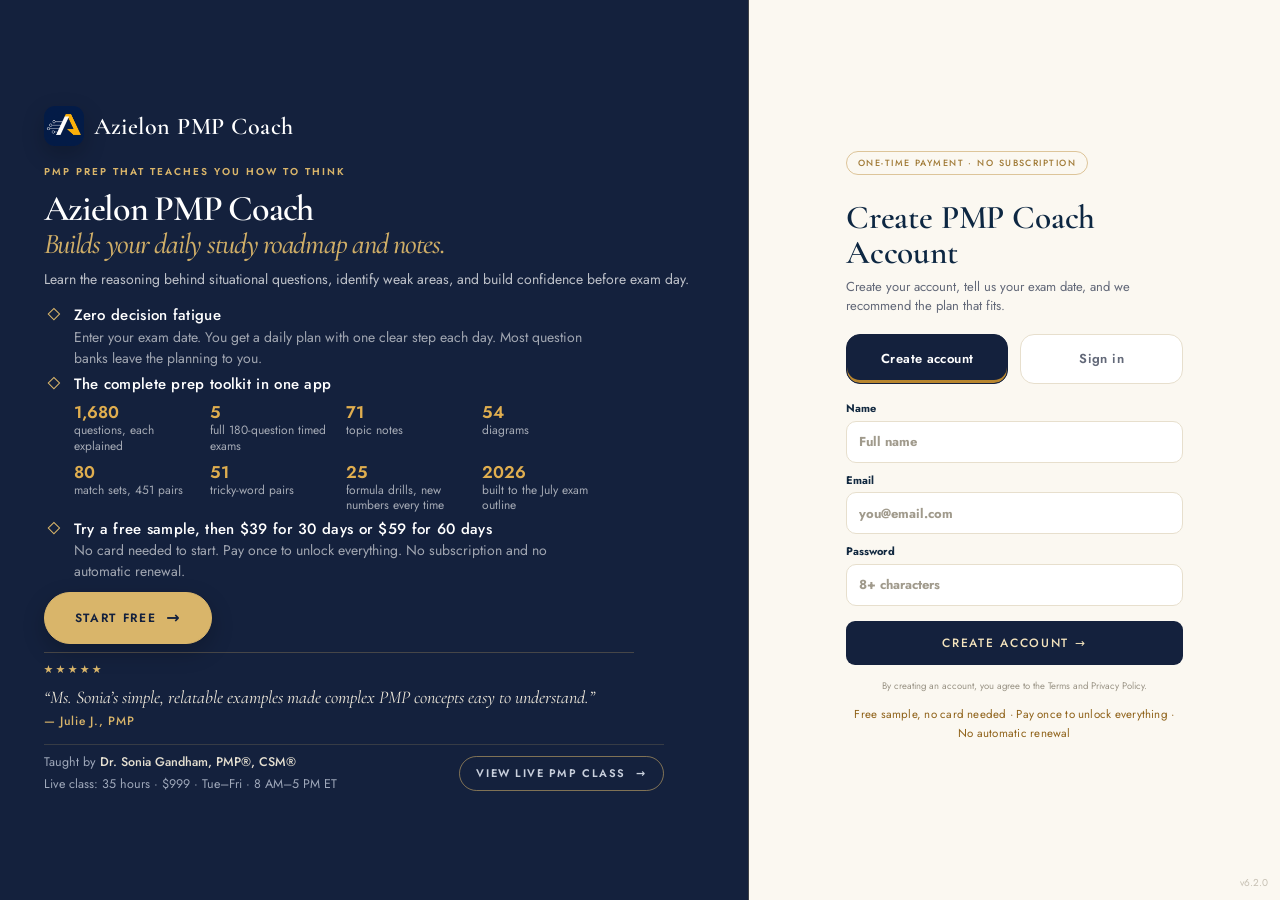
==== commit 59e8de73: "PMP COACH updtes on the index page v7.28.4" ====
--- a/static/index.html
+++ b/static/index.html
@@ -5,8 +5,8 @@
 <meta name="viewport" content="width=device-width,initial-scale=1"/>
 <title>Azielon PMP Practice Coach</title>
 <link rel="preconnect" href="https://fonts.googleapis.com"><link rel="preconnect" href="https://fonts.gstatic.com" crossorigin><link href="https://fonts.googleapis.com/css2?family=Cormorant+Garamond:ital,wght@0,500;0,600;0,700;1,500;1,600&family=Jost:wght@400;500;600&family=Inter:wght@400;500;600;700&display=swap" rel="stylesheet"/>
-<link rel="stylesheet" href="/static/styles.css?v=7.27.0"/>
-<link rel="stylesheet" href="/static/v6.css?v=7.27.0"/>
+<link rel="stylesheet" href="/static/styles.css?v=7.28.3"/>
+<link rel="stylesheet" href="/static/v6.css?v=7.28.3"/>
 </head>
 <body class="landing-active v6">
 <div id="authGate" class="auth-gate">
@@ -17,7 +17,7 @@
 
       <div class="sales-copy sales-copy-v429">
         <span class="sales-kicker">PMP prep that teaches you how to think</span>
-        <h1>Master PMP scenario questions.<br><em>Stop second-guessing. Start thinking like PMI.</em></h1>
+        <h1 class="v16-hero">Azielon PMP Coach<em class="v16-rot" id="v16Rot" aria-hidden="true"><span class="on">Builds your daily study roadmap and notes.</span><span>Teaches the PMI mindset and tricky terms.</span><span>Runs timed mock exams and domain analytics.</span></em><span class="v16-sr">builds your daily study roadmap and notes, teaches the PMI mindset and tricky terms, and runs timed mock exams and domain analytics.</span></h1>
         <p class="sales-lede">Learn the reasoning behind situational questions, identify weak areas, and build confidence before exam day.</p>
 
         <ul class="sales-value-list" aria-label="What you get">
@@ -373,8 +373,8 @@
 <div id="zoomModal" class="modal hidden"><div class="modal-backdrop" data-close-modal="zoomModal"></div><div class="modal-card zoom-card"><div class="modal-head"><h3 id="zoomTitle">Diagram</h3><button class="ghost modal-x" data-close-modal="zoomModal">×</button></div><div class="zoom-controls"><button id="zoomOut" class="secondary">−</button><span id="zoomPct">100%</span><button id="zoomIn" class="secondary">+</button><button id="zoomReset" class="secondary">Fit</button><button id="zoomFull" class="secondary">Full screen</button></div><div id="zoomBody" class="zoom-body"></div></div></div>
 <div id="editorModal" class="modal hidden"><div class="modal-backdrop" data-close-modal="editorModal"></div><div class="modal-card editor-card"><div class="modal-head"><h3 id="editorTitle">Edit content</h3><button class="ghost modal-x" data-close-modal="editorModal">×</button></div><form id="editorForm" class="editor-form"></form></div></div>
 
-<script src="/static/app.js?v=7.27.0"></script>
-<script src="/static/live-form.js?v=7.27.0"></script>
-<script src="/static/v6.js?v=7.27.0"></script>
+<script src="/static/app.js?v=7.28.3"></script>
+<script src="/static/live-form.js?v=7.28.3"></script>
+<script src="/static/v6.js?v=7.28.3"></script>
 </body>
 </html>
--- a/static/v6.css
+++ b/static/v6.css
@@ -1227,3 +1227,15 @@
   .sales-panel-v426 #v15Ticker{margin-top:8px!important;padding-top:8px!important;min-height:86px}
   .sales-panel-v426 .sales-footnote{margin-top:6px!important;padding-top:8px!important}
 }
+
+/* v7.28.1: Delete user on Users & Access */
+body.v6 #access .v14-act .v14-del{color:#A8322D;border-color:#E3B9B6}
+body.v6 #access .v14-act .v14-del:hover{background:#FCECEB}
+
+/* v7.28.3: sign-in page headline, a fixed product name with a rotating second line.
+   The three lines share one grid cell, so the headline keeps the height of the longest and nothing below it moves. */
+.sales-copy h1.v16-hero em.v16-rot{display:grid!important}
+.v16-hero .v16-rot>span{grid-area:1/1;opacity:0;transform:translateY(6px);transition:opacity .5s ease,transform .5s ease}
+.v16-hero .v16-rot>span.on{opacity:1;transform:none}
+.v16-hero .v16-sr{position:absolute;width:1px;height:1px;overflow:hidden;clip:rect(0 0 0 0);white-space:nowrap}
+@media (prefers-reduced-motion:reduce){.v16-hero .v16-rot>span{transition:none;transform:none}}
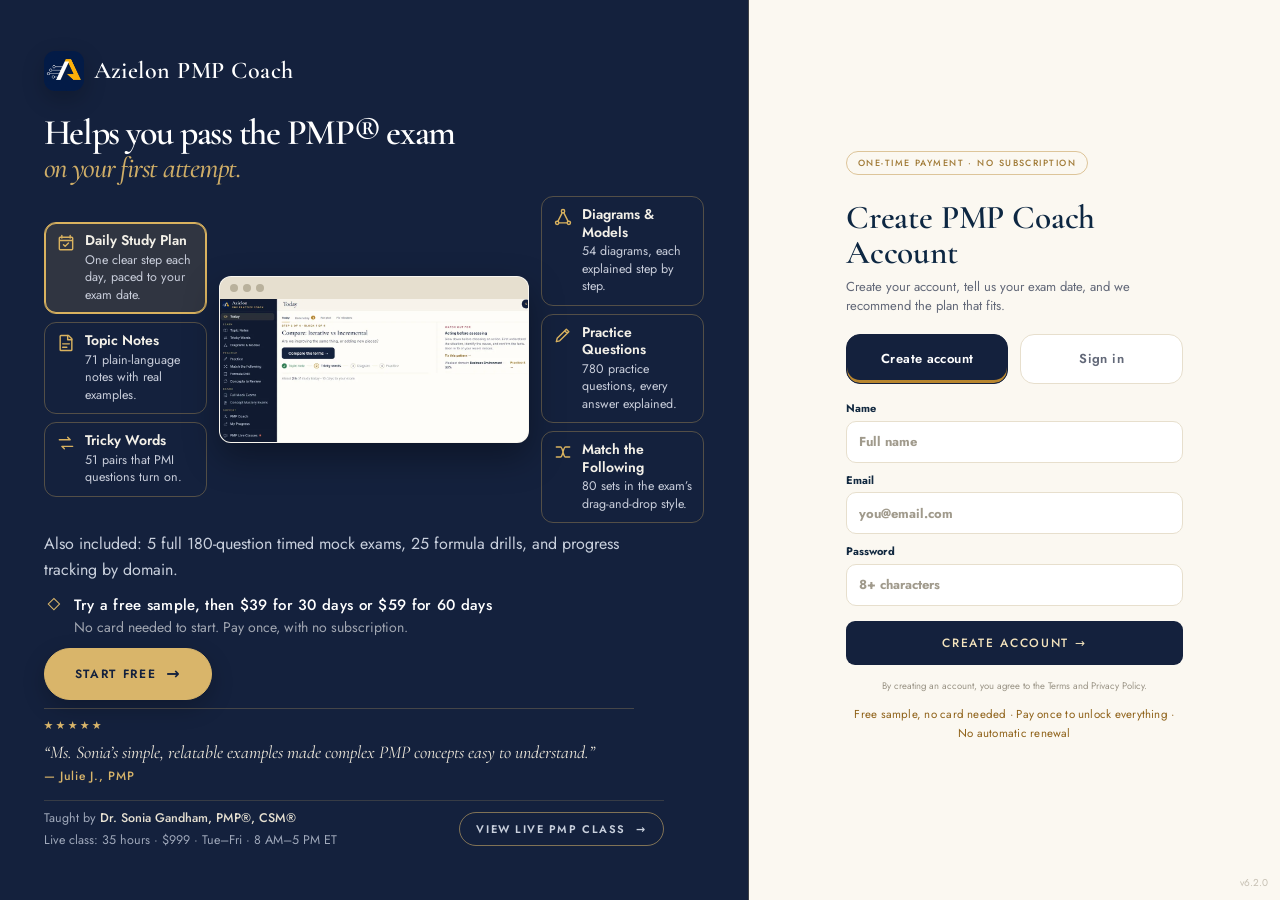
==== commit 6bd1c0cb: "PMP COACH updtes on the index page v7.28.8" ====
--- a/static/index.html
+++ b/static/index.html
@@ -5,8 +5,8 @@
 <meta name="viewport" content="width=device-width,initial-scale=1"/>
 <title>Azielon PMP Practice Coach</title>
 <link rel="preconnect" href="https://fonts.googleapis.com"><link rel="preconnect" href="https://fonts.gstatic.com" crossorigin><link href="https://fonts.googleapis.com/css2?family=Cormorant+Garamond:ital,wght@0,500;0,600;0,700;1,500;1,600&family=Jost:wght@400;500;600&family=Inter:wght@400;500;600;700&display=swap" rel="stylesheet"/>
-<link rel="stylesheet" href="/static/styles.css?v=7.28.3"/>
-<link rel="stylesheet" href="/static/v6.css?v=7.28.3"/>
+<link rel="stylesheet" href="/static/styles.css?v=7.28.8"/>
+<link rel="stylesheet" href="/static/v6.css?v=7.28.8"/>
 </head>
 <body class="landing-active v6">
 <div id="authGate" class="auth-gate">
@@ -16,24 +16,31 @@
       <div class="sales-brand"><img src="/static/assets/azielon-logo.png" alt="Azielon"><span>Azielon PMP Coach</span></div>
 
       <div class="sales-copy sales-copy-v429">
-        <span class="sales-kicker">PMP prep that teaches you how to think</span>
-        <h1 class="v16-hero">Azielon PMP Coach<em class="v16-rot" id="v16Rot" aria-hidden="true"><span class="on">Builds your daily study roadmap and notes.</span><span>Teaches the PMI mindset and tricky terms.</span><span>Runs timed mock exams and domain analytics.</span></em><span class="v16-sr">builds your daily study roadmap and notes, teaches the PMI mindset and tricky terms, and runs timed mock exams and domain analytics.</span></h1>
-        <p class="sales-lede">Learn the reasoning behind situational questions, identify weak areas, and build confidence before exam day.</p>
-
-        <ul class="sales-value-list" aria-label="What you get">
-          <li><b>Zero decision fatigue</b><span>Enter your exam date. You get a daily plan with one clear step each day. Most question banks leave the planning to you.</span></li>
-          <li><b>The complete prep toolkit in one app</b>
-            <div class="v12-stats">
-              <p><b>1,680</b>questions, each explained</p>
-              <p><b>5</b>full 180-question timed exams</p>
-              <p><b>71</b>topic notes</p>
-              <p><b>54</b>diagrams</p>
-              <p><b>80</b>match sets, 451 pairs</p>
-              <p><b>51</b>tricky-word pairs</p>
-              <p><b>25</b>formula drills, new numbers every time</p>
-              <p><b>2026</b>built to the July exam outline</p>
-            </div></li>
-          <li><b>Try a free sample, then $39 for 30 days or $59 for 60 days</b><span>No card needed to start. Pay once to unlock everything. No subscription and no automatic renewal.</span></li>
+        <h1 class="v16-hero">Helps you pass the PMP&reg; exam<em>on your first attempt.</em></h1>
+        <div class="v19-show" id="v19Show">
+          <div class="v19-col v19-l">
+            <button type="button" class="v19-card on" aria-pressed="true" data-v19="0"><svg viewBox="0 0 24 24" width="20" height="20" fill="none" stroke="currentColor" stroke-width="1.7" stroke-linecap="round" stroke-linejoin="round" aria-hidden="true"><path d="M7 3v3M17 3v3M4 9h16M5 5h14a1 1 0 0 1 1 1v13a1 1 0 0 1-1 1H5a1 1 0 0 1-1-1V6a1 1 0 0 1 1-1z"/><path d="m9 14 2 2 4-4"/></svg><span><b>Daily Study Plan</b>One clear step each day, paced to your exam date.</span></button>
+            <button type="button" class="v19-card" aria-pressed="false" data-v19="1"><svg viewBox="0 0 24 24" width="20" height="20" fill="none" stroke="currentColor" stroke-width="1.7" stroke-linecap="round" stroke-linejoin="round" aria-hidden="true"><path d="M6 3h9l4 4v13a1 1 0 0 1-1 1H6a1 1 0 0 1-1-1V4a1 1 0 0 1 1-1z"/><path d="M14 3v5h5M8 13h8M8 17h5"/></svg><span><b>Topic Notes</b>71 plain-language notes with real examples.</span></button>
+            <button type="button" class="v19-card" aria-pressed="false" data-v19="2"><svg viewBox="0 0 24 24" width="20" height="20" fill="none" stroke="currentColor" stroke-width="1.7" stroke-linecap="round" stroke-linejoin="round" aria-hidden="true"><path d="M4 8h13l-3-3M20 16H7l3 3"/></svg><span><b>Tricky Words</b>51 pairs that PMI questions turn on.</span></button>
+          </div>
+          <div class="v19-screen"><div class="v19-bar" aria-hidden="true"><i></i><i></i><i></i></div><div class="v19-shots">
+            <img class="on" data-v19-s="0" src="/static/assets/showcase/today.webp?v=7.28.8" width="1000" height="465" alt="Daily Study Plan screen in PMP Coach">
+            <img class="" data-v19-s="1" src="/static/assets/showcase/notes.webp?v=7.28.8" width="1000" height="465" alt="Topic Notes screen in PMP Coach" loading="lazy">
+            <img class="" data-v19-s="2" src="/static/assets/showcase/tricky.webp?v=7.28.8" width="1000" height="465" alt="Tricky Words screen in PMP Coach" loading="lazy">
+            <img class="" data-v19-s="3" src="/static/assets/showcase/diagrams.webp?v=7.28.8" width="1000" height="465" alt="Diagrams and Models screen in PMP Coach" loading="lazy">
+            <img class="" data-v19-s="4" src="/static/assets/showcase/practice.webp?v=7.28.8" width="1000" height="465" alt="Practice Questions screen in PMP Coach" loading="lazy">
+            <img class="" data-v19-s="5" src="/static/assets/showcase/match.webp?v=7.28.8" width="1000" height="465" alt="Match the Following screen in PMP Coach" loading="lazy">
+          </div></div>
+          <div class="v19-col v19-r">
+            <button type="button" class="v19-card" aria-pressed="false" data-v19="3"><svg viewBox="0 0 24 24" width="20" height="20" fill="none" stroke="currentColor" stroke-width="1.7" stroke-linecap="round" stroke-linejoin="round" aria-hidden="true"><circle cx="12" cy="5" r="2"/><circle cx="5" cy="19" r="2"/><circle cx="19" cy="19" r="2"/><path d="M11 7 6 17M13 7l5 10M7 19h10"/></svg><span><b>Diagrams &amp; Models</b>54 diagrams, each explained step by step.</span></button>
+            <button type="button" class="v19-card" aria-pressed="false" data-v19="4"><svg viewBox="0 0 24 24" width="20" height="20" fill="none" stroke="currentColor" stroke-width="1.7" stroke-linecap="round" stroke-linejoin="round" aria-hidden="true"><path d="m4 20 1-4L16 5l3 3L8 19l-4 1zM14 7l3 3"/></svg><span><b>Practice Questions</b>780 practice questions, every answer explained.</span></button>
+            <button type="button" class="v19-card" aria-pressed="false" data-v19="5"><svg viewBox="0 0 24 24" width="20" height="20" fill="none" stroke="currentColor" stroke-width="1.7" stroke-linecap="round" stroke-linejoin="round" aria-hidden="true"><path d="M4 6h5M4 18h5M15 6h5M15 18h5M9 6c3 0 3 12 6 12M9 18c3 0 3-12 6-12"/></svg><span><b>Match the Following</b>80 sets in the exam&rsquo;s drag-and-drop style.</span></button>
+          </div>
+        </div>
+        <p class="v19-more">Also included: 5 full 180-question timed mock exams, 25 formula drills, and progress tracking by domain.</p>
+
+        <ul class="sales-value-list" aria-label="Pricing">
+          <li><b>Try a free sample, then $39 for 30 days or $59 for 60 days</b><span>No card needed to start. Pay once, with no subscription.</span></li>
         </ul>
 
         <div class="sales-cta-row">
@@ -373,8 +380,8 @@
 <div id="zoomModal" class="modal hidden"><div class="modal-backdrop" data-close-modal="zoomModal"></div><div class="modal-card zoom-card"><div class="modal-head"><h3 id="zoomTitle">Diagram</h3><button class="ghost modal-x" data-close-modal="zoomModal">×</button></div><div class="zoom-controls"><button id="zoomOut" class="secondary">−</button><span id="zoomPct">100%</span><button id="zoomIn" class="secondary">+</button><button id="zoomReset" class="secondary">Fit</button><button id="zoomFull" class="secondary">Full screen</button></div><div id="zoomBody" class="zoom-body"></div></div></div>
 <div id="editorModal" class="modal hidden"><div class="modal-backdrop" data-close-modal="editorModal"></div><div class="modal-card editor-card"><div class="modal-head"><h3 id="editorTitle">Edit content</h3><button class="ghost modal-x" data-close-modal="editorModal">×</button></div><form id="editorForm" class="editor-form"></form></div></div>
 
-<script src="/static/app.js?v=7.28.3"></script>
-<script src="/static/live-form.js?v=7.28.3"></script>
-<script src="/static/v6.js?v=7.28.3"></script>
+<script src="/static/app.js?v=7.28.8"></script>
+<script src="/static/live-form.js?v=7.28.8"></script>
+<script src="/static/v6.js?v=7.28.8"></script>
 </body>
 </html>
--- a/static/v6.css
+++ b/static/v6.css
@@ -1232,10 +1232,27 @@
 body.v6 #access .v14-act .v14-del{color:#A8322D;border-color:#E3B9B6}
 body.v6 #access .v14-act .v14-del:hover{background:#FCECEB}
 
-/* v7.28.3: sign-in page headline, a fixed product name with a rotating second line.
-   The three lines share one grid cell, so the headline keeps the height of the longest and nothing below it moves. */
-.sales-copy h1.v16-hero em.v16-rot{display:grid!important}
-.v16-hero .v16-rot>span{grid-area:1/1;opacity:0;transform:translateY(6px);transition:opacity .5s ease,transform .5s ease}
-.v16-hero .v16-rot>span.on{opacity:1;transform:none}
-.v16-hero .v16-sr{position:absolute;width:1px;height:1px;overflow:hidden;clip:rect(0 0 0 0);white-space:nowrap}
-@media (prefers-reduced-motion:reduce){.v16-hero .v16-rot>span{transition:none;transform:none}}
+/* v7.28.8: sign-in page showcase. Feature cards on both sides of a screen that shows the selected feature.
+   The six screenshots share one grid cell, so the screen keeps one size and the page does not move. */
+.sales-copy h1.v16-hero em{display:block}
+.v19-show{display:grid;grid-template-columns:minmax(0,1fr) minmax(0,1.9fr) minmax(0,1fr);gap:12px;align-items:center;margin:14px 0 8px}
+.v19-col{display:grid;gap:8px}
+.v19-card{display:flex;align-items:flex-start;gap:9px;text-align:left;padding:9px 11px;border:1px solid rgba(217,178,95,.32);border-radius:12px;background:transparent;
+  color:#C9CEDB;font:inherit;font-size:12.5px;line-height:1.4;cursor:pointer;transition:background .2s,border-color .2s}
+.v19-card svg{flex:none;margin-top:1px;color:#D9B25F}
+.v19-card b{display:block;font-size:14px;font-weight:600;line-height:1.25;color:#F3F0E8;margin-bottom:2px}
+.v19-card:hover{border-color:#D9B25F}
+.v19-card.on{border-color:#D9B25F;background:rgba(217,178,95,.14);box-shadow:inset 0 0 0 1px #D9B25F}
+.v19-screen{border-radius:12px;overflow:hidden;background:#F6F2E9;border:1px solid rgba(255,255,255,.25);box-shadow:0 14px 34px rgba(0,0,0,.35)}
+.v19-bar{display:flex;gap:5px;padding:7px 10px;background:#E6DFCF}
+.v19-bar i{width:8px;height:8px;border-radius:50%;background:#B9B19C}
+.v19-shots{display:grid}
+.v19-shots img{grid-area:1/1;display:block;width:100%;height:auto;opacity:0!important;visibility:hidden!important;transition:opacity .4s ease}
+.v19-shots img.on{opacity:1!important;visibility:visible!important}
+.v19-more{margin:0 0 10px;font-size:13.5px;line-height:1.45;color:#C9CEDB}
+@media (max-width:1180px){
+  .v19-show{grid-template-columns:1fr 1fr;align-items:start}
+  .v19-screen{grid-column:1/-1;grid-row:1}
+}
+@media (max-width:520px){.v19-card{font-size:12px;padding:8px 9px;gap:7px}.v19-card b{font-size:13px}}
+@media (prefers-reduced-motion:reduce){.v19-card,.v19-shots img{transition:none}}
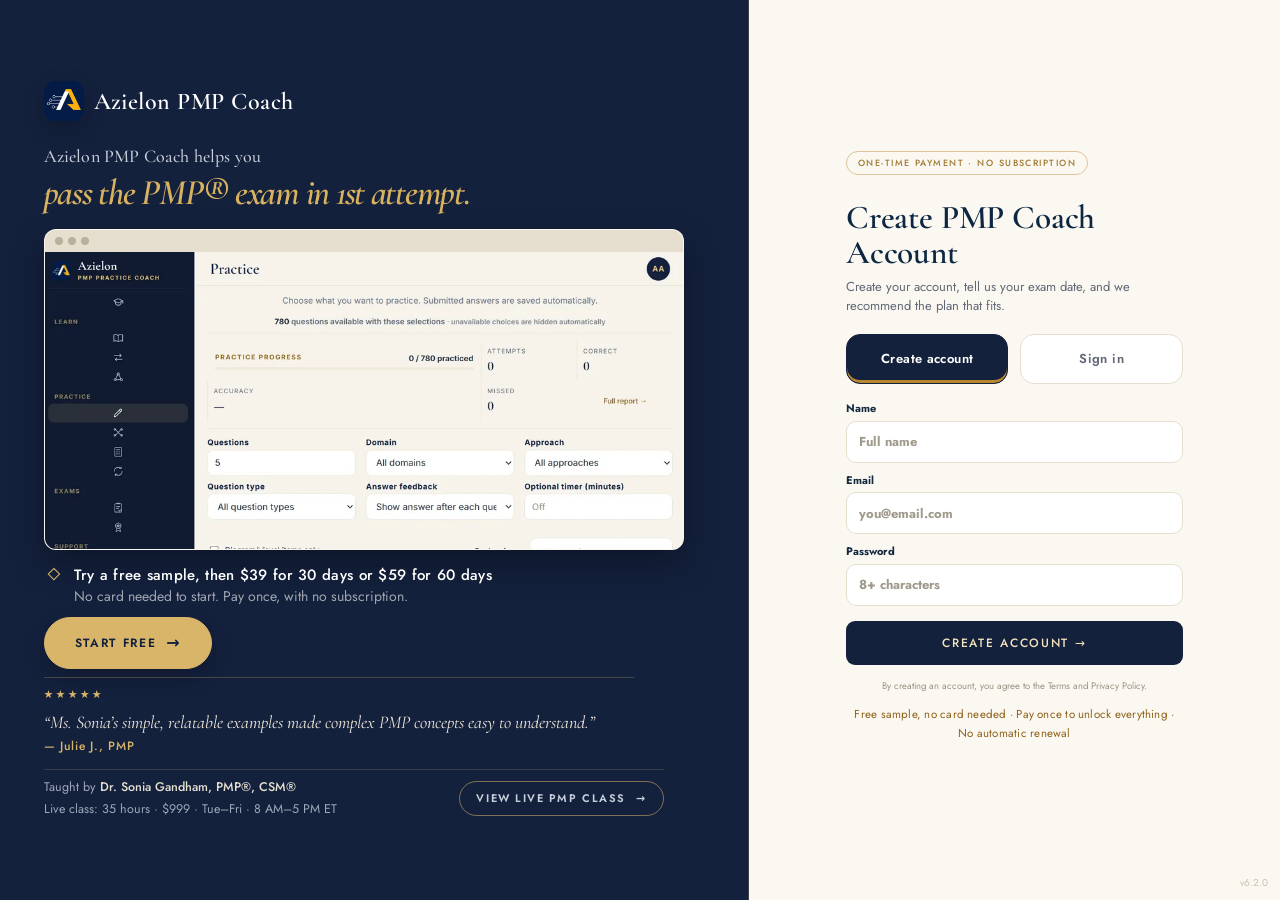
==== commit 07660993: "PMP COACH updtes on the index page v7.28.9" ====
--- a/static/index.html
+++ b/static/index.html
@@ -5,8 +5,8 @@
 <meta name="viewport" content="width=device-width,initial-scale=1"/>
 <title>Azielon PMP Practice Coach</title>
 <link rel="preconnect" href="https://fonts.googleapis.com"><link rel="preconnect" href="https://fonts.gstatic.com" crossorigin><link href="https://fonts.googleapis.com/css2?family=Cormorant+Garamond:ital,wght@0,500;0,600;0,700;1,500;1,600&family=Jost:wght@400;500;600&family=Inter:wght@400;500;600;700&display=swap" rel="stylesheet"/>
-<link rel="stylesheet" href="/static/styles.css?v=7.28.8"/>
-<link rel="stylesheet" href="/static/v6.css?v=7.28.8"/>
+<link rel="stylesheet" href="/static/styles.css?v=7.28.9"/>
+<link rel="stylesheet" href="/static/v6.css?v=7.28.9"/>
 </head>
 <body class="landing-active v6">
 <div id="authGate" class="auth-gate">
@@ -16,28 +16,15 @@
       <div class="sales-brand"><img src="/static/assets/azielon-logo.png" alt="Azielon"><span>Azielon PMP Coach</span></div>
 
       <div class="sales-copy sales-copy-v429">
-        <h1 class="v16-hero">Helps you pass the PMP&reg; exam<em>on your first attempt.</em></h1>
-        <div class="v19-show" id="v19Show">
-          <div class="v19-col v19-l">
-            <button type="button" class="v19-card on" aria-pressed="true" data-v19="0"><svg viewBox="0 0 24 24" width="20" height="20" fill="none" stroke="currentColor" stroke-width="1.7" stroke-linecap="round" stroke-linejoin="round" aria-hidden="true"><path d="M7 3v3M17 3v3M4 9h16M5 5h14a1 1 0 0 1 1 1v13a1 1 0 0 1-1 1H5a1 1 0 0 1-1-1V6a1 1 0 0 1 1-1z"/><path d="m9 14 2 2 4-4"/></svg><span><b>Daily Study Plan</b>One clear step each day, paced to your exam date.</span></button>
-            <button type="button" class="v19-card" aria-pressed="false" data-v19="1"><svg viewBox="0 0 24 24" width="20" height="20" fill="none" stroke="currentColor" stroke-width="1.7" stroke-linecap="round" stroke-linejoin="round" aria-hidden="true"><path d="M6 3h9l4 4v13a1 1 0 0 1-1 1H6a1 1 0 0 1-1-1V4a1 1 0 0 1 1-1z"/><path d="M14 3v5h5M8 13h8M8 17h5"/></svg><span><b>Topic Notes</b>71 plain-language notes with real examples.</span></button>
-            <button type="button" class="v19-card" aria-pressed="false" data-v19="2"><svg viewBox="0 0 24 24" width="20" height="20" fill="none" stroke="currentColor" stroke-width="1.7" stroke-linecap="round" stroke-linejoin="round" aria-hidden="true"><path d="M4 8h13l-3-3M20 16H7l3 3"/></svg><span><b>Tricky Words</b>51 pairs that PMI questions turn on.</span></button>
-          </div>
-          <div class="v19-screen"><div class="v19-bar" aria-hidden="true"><i></i><i></i><i></i></div><div class="v19-shots">
-            <img class="on" data-v19-s="0" src="/static/assets/showcase/today.webp?v=7.28.8" width="1000" height="465" alt="Daily Study Plan screen in PMP Coach">
-            <img class="" data-v19-s="1" src="/static/assets/showcase/notes.webp?v=7.28.8" width="1000" height="465" alt="Topic Notes screen in PMP Coach" loading="lazy">
-            <img class="" data-v19-s="2" src="/static/assets/showcase/tricky.webp?v=7.28.8" width="1000" height="465" alt="Tricky Words screen in PMP Coach" loading="lazy">
-            <img class="" data-v19-s="3" src="/static/assets/showcase/diagrams.webp?v=7.28.8" width="1000" height="465" alt="Diagrams and Models screen in PMP Coach" loading="lazy">
-            <img class="" data-v19-s="4" src="/static/assets/showcase/practice.webp?v=7.28.8" width="1000" height="465" alt="Practice Questions screen in PMP Coach" loading="lazy">
-            <img class="" data-v19-s="5" src="/static/assets/showcase/match.webp?v=7.28.8" width="1000" height="465" alt="Match the Following screen in PMP Coach" loading="lazy">
-          </div></div>
-          <div class="v19-col v19-r">
-            <button type="button" class="v19-card" aria-pressed="false" data-v19="3"><svg viewBox="0 0 24 24" width="20" height="20" fill="none" stroke="currentColor" stroke-width="1.7" stroke-linecap="round" stroke-linejoin="round" aria-hidden="true"><circle cx="12" cy="5" r="2"/><circle cx="5" cy="19" r="2"/><circle cx="19" cy="19" r="2"/><path d="M11 7 6 17M13 7l5 10M7 19h10"/></svg><span><b>Diagrams &amp; Models</b>54 diagrams, each explained step by step.</span></button>
-            <button type="button" class="v19-card" aria-pressed="false" data-v19="4"><svg viewBox="0 0 24 24" width="20" height="20" fill="none" stroke="currentColor" stroke-width="1.7" stroke-linecap="round" stroke-linejoin="round" aria-hidden="true"><path d="m4 20 1-4L16 5l3 3L8 19l-4 1zM14 7l3 3"/></svg><span><b>Practice Questions</b>780 practice questions, every answer explained.</span></button>
-            <button type="button" class="v19-card" aria-pressed="false" data-v19="5"><svg viewBox="0 0 24 24" width="20" height="20" fill="none" stroke="currentColor" stroke-width="1.7" stroke-linecap="round" stroke-linejoin="round" aria-hidden="true"><path d="M4 6h5M4 18h5M15 6h5M15 18h5M9 6c3 0 3 12 6 12M9 18c3 0 3-12 6-12"/></svg><span><b>Match the Following</b>80 sets in the exam&rsquo;s drag-and-drop style.</span></button>
-          </div>
-        </div>
-        <p class="v19-more">Also included: 5 full 180-question timed mock exams, 25 formula drills, and progress tracking by domain.</p>
+        <h1 class="v16-hero v20-hero"><span class="v20-lead">Azielon PMP Coach helps you</span><span class="v20-rot" id="v20Rot" aria-hidden="true"><span class="on" data-v20-t="0">pass the PMP&reg; exam in 1st attempt.</span><span class="" data-v20-t="1">automate the daily study plan.</span><span class="" data-v20-t="2">learn with topic notes, tricky words, diagrams.</span><span class="" data-v20-t="3">strengthen your knowledge through match the following.</span></span><span class="v16-sr">pass the PMP exam in 1st attempt, automate the daily study plan, learn with topic notes, tricky words and diagrams, and strengthen your knowledge through match the following.</span></h1>
+        <div class="v20-screen" id="v20Screen"><div class="v19-bar" aria-hidden="true"><i></i><i></i><i></i></div><div class="v19-shots">
+          <img class="on" data-v20-s="0" data-v20-line="0" src="/static/assets/showcase/practice.webp?v=7.28.9" width="1000" height="465" alt="Practice questions screen in PMP Coach">
+          <img class="" data-v20-s="1" data-v20-line="1" src="/static/assets/showcase/today.webp?v=7.28.9" width="1000" height="465" alt="Daily study plan screen in PMP Coach" loading="lazy">
+          <img class="" data-v20-s="2" data-v20-line="2" src="/static/assets/showcase/notes.webp?v=7.28.9" width="1000" height="465" alt="Topic notes screen in PMP Coach" loading="lazy">
+          <img class="" data-v20-s="3" data-v20-line="2" src="/static/assets/showcase/tricky.webp?v=7.28.9" width="1000" height="465" alt="Tricky words screen in PMP Coach" loading="lazy">
+          <img class="" data-v20-s="4" data-v20-line="2" src="/static/assets/showcase/diagrams.webp?v=7.28.9" width="1000" height="465" alt="Diagrams screen in PMP Coach" loading="lazy">
+          <img class="" data-v20-s="5" data-v20-line="3" src="/static/assets/showcase/match.webp?v=7.28.9" width="1000" height="465" alt="Match the following screen in PMP Coach" loading="lazy">
+        </div></div>
 
         <ul class="sales-value-list" aria-label="Pricing">
           <li><b>Try a free sample, then $39 for 30 days or $59 for 60 days</b><span>No card needed to start. Pay once, with no subscription.</span></li>
@@ -380,8 +367,8 @@
 <div id="zoomModal" class="modal hidden"><div class="modal-backdrop" data-close-modal="zoomModal"></div><div class="modal-card zoom-card"><div class="modal-head"><h3 id="zoomTitle">Diagram</h3><button class="ghost modal-x" data-close-modal="zoomModal">×</button></div><div class="zoom-controls"><button id="zoomOut" class="secondary">−</button><span id="zoomPct">100%</span><button id="zoomIn" class="secondary">+</button><button id="zoomReset" class="secondary">Fit</button><button id="zoomFull" class="secondary">Full screen</button></div><div id="zoomBody" class="zoom-body"></div></div></div>
 <div id="editorModal" class="modal hidden"><div class="modal-backdrop" data-close-modal="editorModal"></div><div class="modal-card editor-card"><div class="modal-head"><h3 id="editorTitle">Edit content</h3><button class="ghost modal-x" data-close-modal="editorModal">×</button></div><form id="editorForm" class="editor-form"></form></div></div>
 
-<script src="/static/app.js?v=7.28.8"></script>
-<script src="/static/live-form.js?v=7.28.8"></script>
-<script src="/static/v6.js?v=7.28.8"></script>
+<script src="/static/app.js?v=7.28.9"></script>
+<script src="/static/live-form.js?v=7.28.9"></script>
+<script src="/static/v6.js?v=7.28.9"></script>
 </body>
 </html>
--- a/static/v6.css
+++ b/static/v6.css
@@ -1232,27 +1232,18 @@
 body.v6 #access .v14-act .v14-del{color:#A8322D;border-color:#E3B9B6}
 body.v6 #access .v14-act .v14-del:hover{background:#FCECEB}
 
-/* v7.28.8: sign-in page showcase. Feature cards on both sides of a screen that shows the selected feature.
-   The six screenshots share one grid cell, so the screen keeps one size and the page does not move. */
-.sales-copy h1.v16-hero em{display:block}
-.v19-show{display:grid;grid-template-columns:minmax(0,1fr) minmax(0,1.9fr) minmax(0,1fr);gap:12px;align-items:center;margin:14px 0 8px}
-.v19-col{display:grid;gap:8px}
-.v19-card{display:flex;align-items:flex-start;gap:9px;text-align:left;padding:9px 11px;border:1px solid rgba(217,178,95,.32);border-radius:12px;background:transparent;
-  color:#C9CEDB;font:inherit;font-size:12.5px;line-height:1.4;cursor:pointer;transition:background .2s,border-color .2s}
-.v19-card svg{flex:none;margin-top:1px;color:#D9B25F}
-.v19-card b{display:block;font-size:14px;font-weight:600;line-height:1.25;color:#F3F0E8;margin-bottom:2px}
-.v19-card:hover{border-color:#D9B25F}
-.v19-card.on{border-color:#D9B25F;background:rgba(217,178,95,.14);box-shadow:inset 0 0 0 1px #D9B25F}
-.v19-screen{border-radius:12px;overflow:hidden;background:#F6F2E9;border:1px solid rgba(255,255,255,.25);box-shadow:0 14px 34px rgba(0,0,0,.35)}
+/* v7.28.9: sign-in page, cleaned up. One fixed line, one large line that changes, and one screen that changes with it.
+   Nothing here reacts to the mouse: both change by themselves on one timer. The changing lines share one grid cell,
+   and so do the screenshots, so neither block changes size and the page does not move. */
+.sales-copy h1.v20-hero .v20-lead{display:block;font-family:inherit;font-size:.5em;font-weight:500;font-style:normal;letter-spacing:.01em;line-height:1.3;color:#C9CEDB;margin-bottom:4px}
+.sales-copy h1.v20-hero .v20-rot{display:grid}
+.v20-rot>span{grid-area:1/1;font-style:italic;color:#D9B25F;line-height:1.12;opacity:0!important;visibility:hidden!important;transform:translateY(8px);transition:opacity .45s ease,transform .45s ease}
+.v20-rot>span.on{opacity:1!important;visibility:visible!important;transform:none}
+.v16-sr{position:absolute;width:1px;height:1px;overflow:hidden;clip:rect(0 0 0 0);white-space:nowrap}
+.v20-screen{max-width:640px;margin:16px 0 14px;border-radius:12px;overflow:hidden;background:#F6F2E9;border:1px solid rgba(255,255,255,.25);box-shadow:0 14px 34px rgba(0,0,0,.35)}
 .v19-bar{display:flex;gap:5px;padding:7px 10px;background:#E6DFCF}
 .v19-bar i{width:8px;height:8px;border-radius:50%;background:#B9B19C}
 .v19-shots{display:grid}
-.v19-shots img{grid-area:1/1;display:block;width:100%;height:auto;opacity:0!important;visibility:hidden!important;transition:opacity .4s ease}
+.v19-shots img{grid-area:1/1;display:block;width:100%;height:auto;opacity:0!important;visibility:hidden!important;transition:opacity .5s ease}
 .v19-shots img.on{opacity:1!important;visibility:visible!important}
-.v19-more{margin:0 0 10px;font-size:13.5px;line-height:1.45;color:#C9CEDB}
-@media (max-width:1180px){
-  .v19-show{grid-template-columns:1fr 1fr;align-items:start}
-  .v19-screen{grid-column:1/-1;grid-row:1}
-}
-@media (max-width:520px){.v19-card{font-size:12px;padding:8px 9px;gap:7px}.v19-card b{font-size:13px}}
-@media (prefers-reduced-motion:reduce){.v19-card,.v19-shots img{transition:none}}
+@media (prefers-reduced-motion:reduce){.v20-rot>span,.v19-shots img{transition:none;transform:none}}
